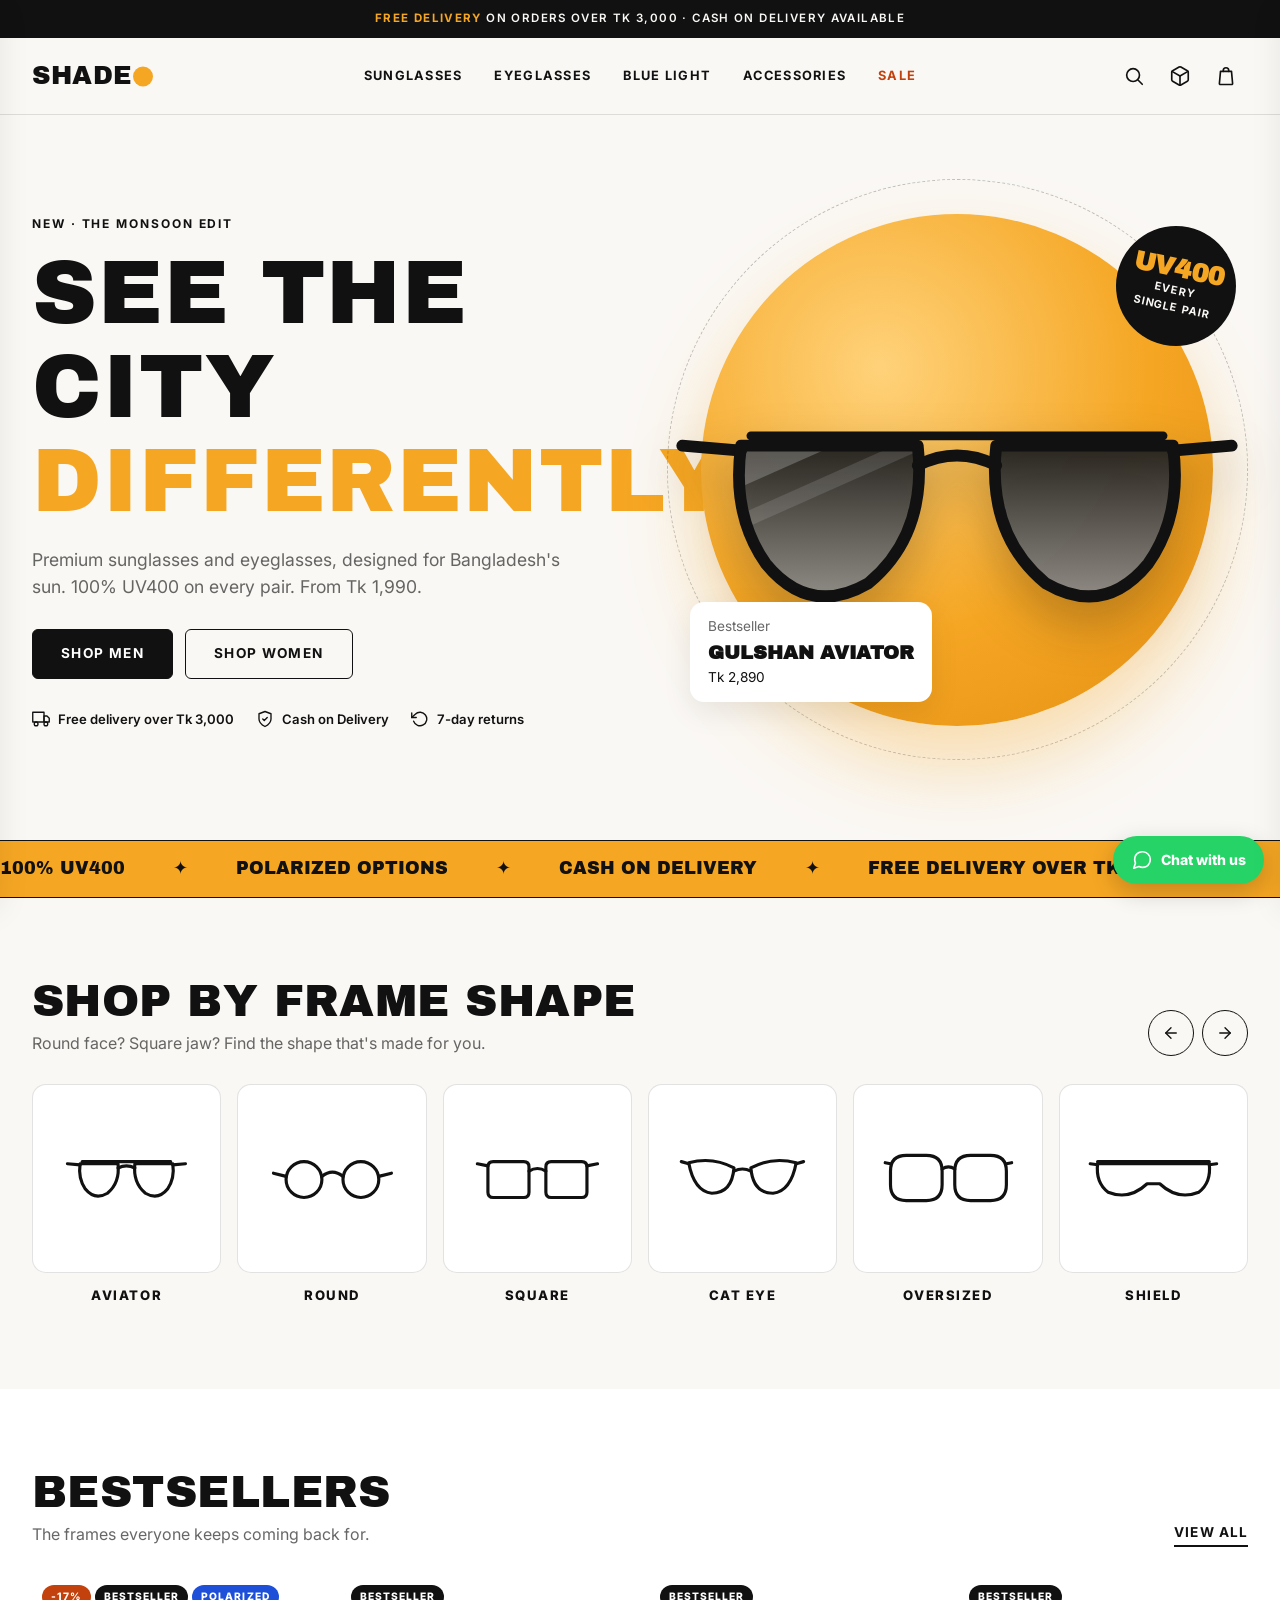
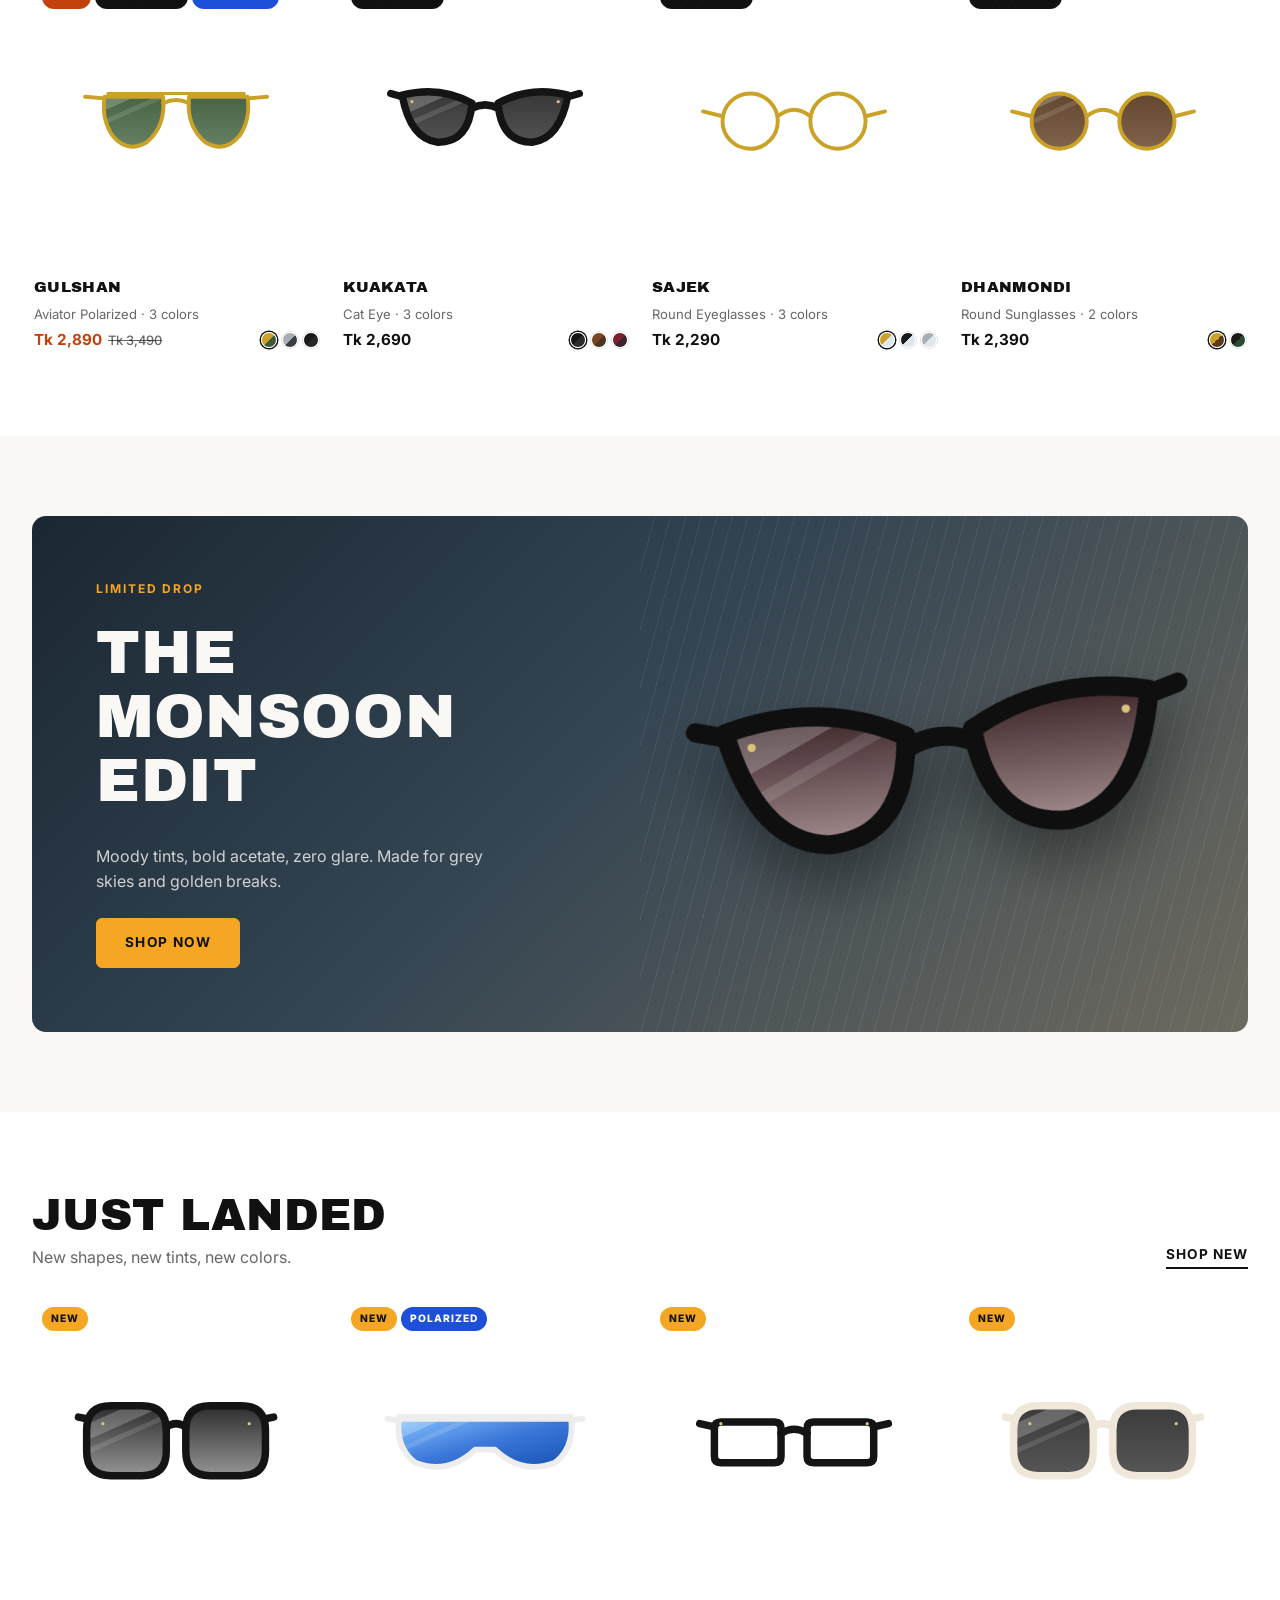
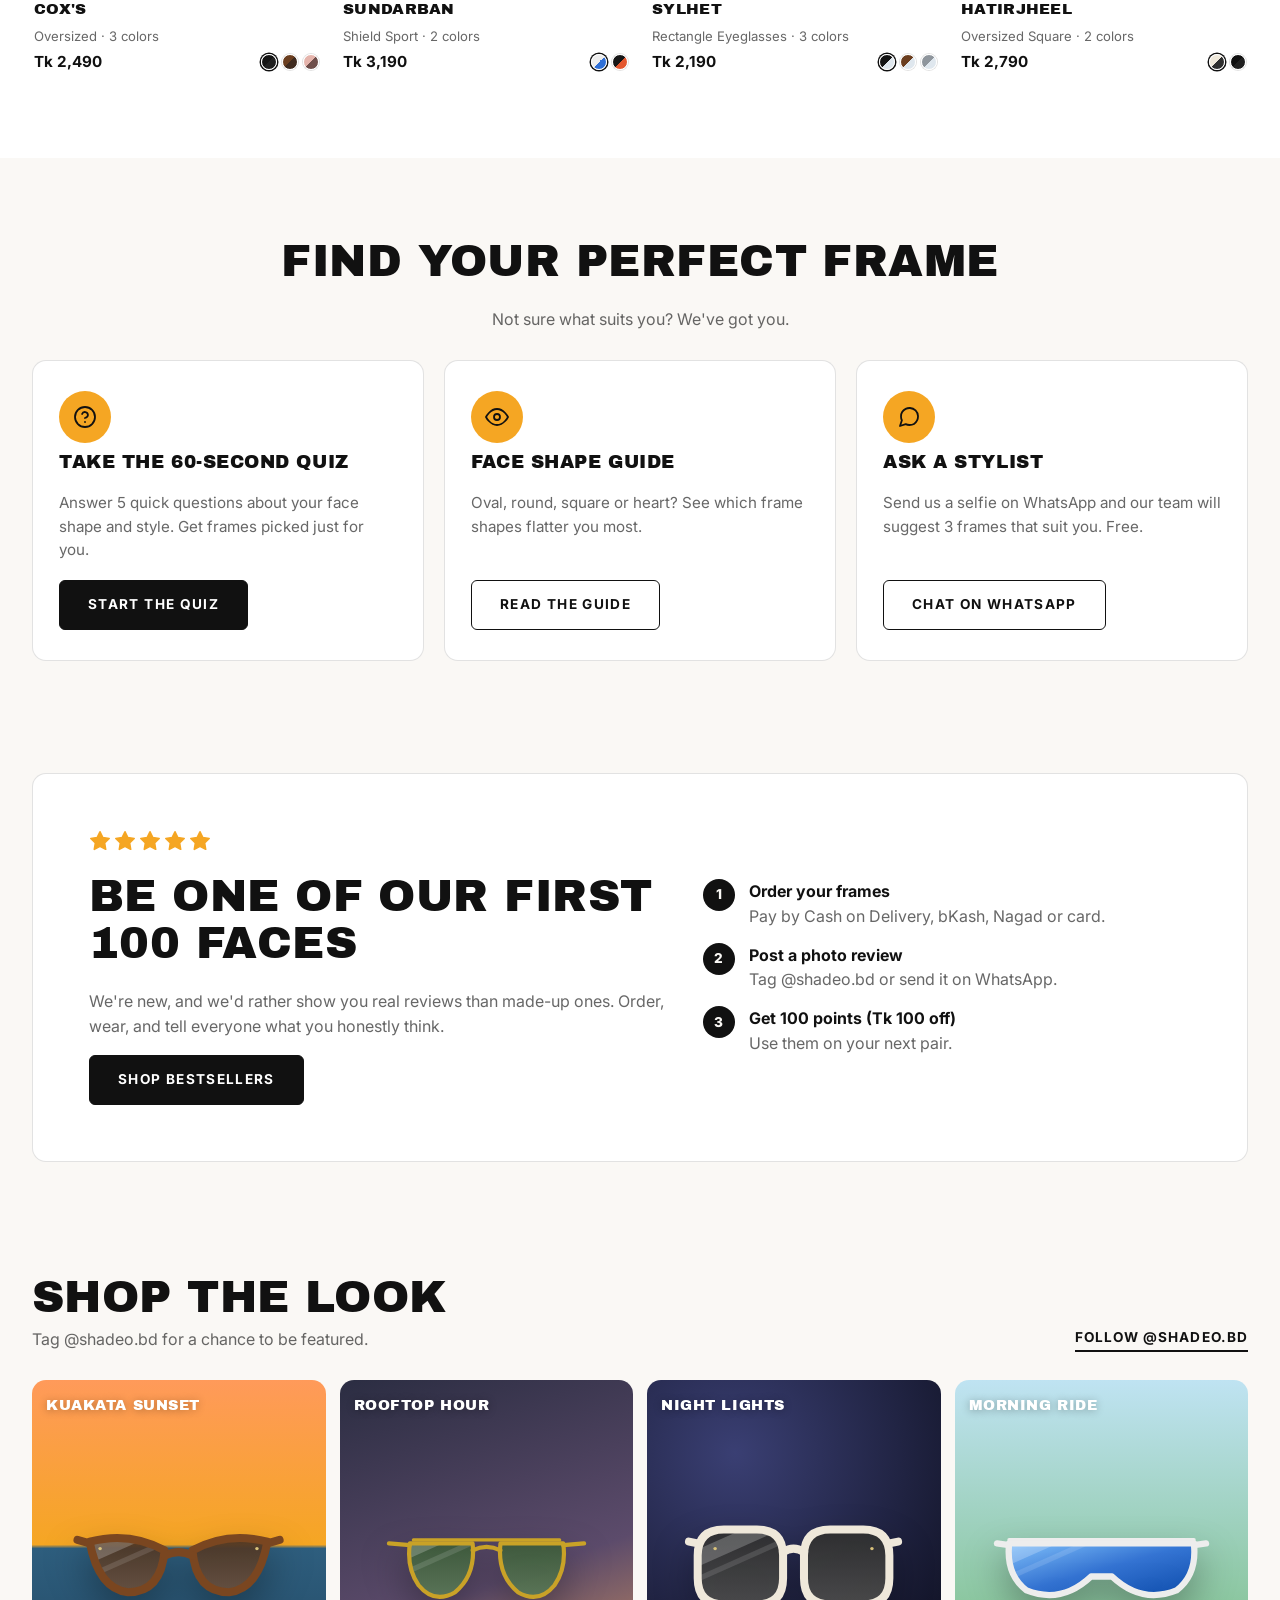
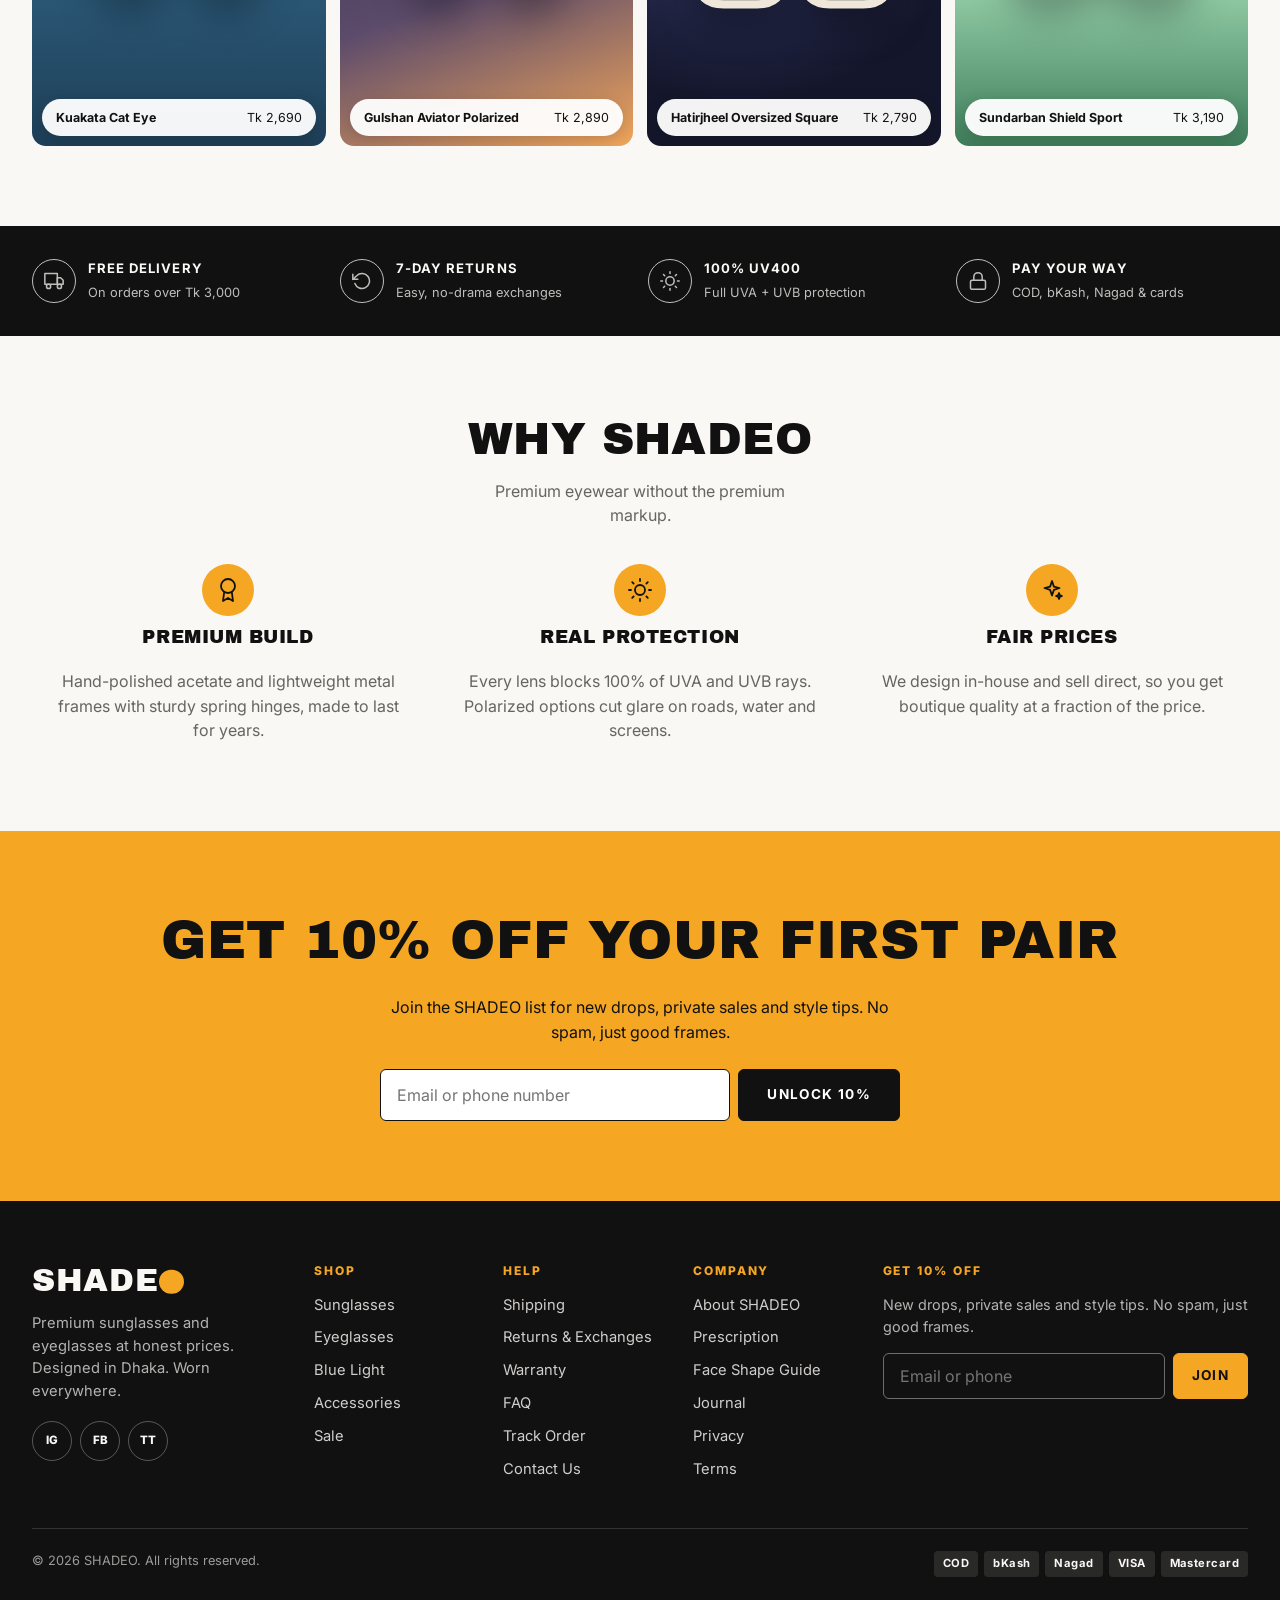
==== website/index.html @ 2a2144f5 "Add SHADEO eyewear store: website, Shopify theme code and store content - website/: complete static " ====
<!doctype html>
<html lang="en">
<head>
  <meta charset="utf-8">
  <meta name="viewport" content="width=device-width, initial-scale=1">
  <title>SHADEO – Sunglasses &amp; Eyeglasses Online in Bangladesh</title>
  <meta name="description" content="Shop premium polarized sunglasses, prescription eyeglasses & blue-light glasses. 100% UV400. Cash on Delivery & free delivery over Tk 3,000.">
  <meta property="og:title" content="SHADEO – See the city differently">
  <meta property="og:description" content="Premium sunglasses and eyeglasses designed for Bangladesh's sun. From Tk 1,990.">
  <link rel="icon" href="data:image/svg+xml,%3Csvg xmlns='http://www.w3.org/2000/svg' viewBox='0 0 32 32'%3E%3Crect width='32' height='32' rx='7' fill='%23111'/%3E%3Ccircle cx='16' cy='16' r='9' fill='%23F5A623'/%3E%3C/svg%3E">
  <link rel="preconnect" href="https://fonts.googleapis.com">
  <link rel="preconnect" href="https://fonts.gstatic.com" crossorigin>
  <link href="https://fonts.googleapis.com/css2?family=Archivo+Black&family=Inter:wght@400;500;600;700;800&display=swap" rel="stylesheet">
  <link rel="stylesheet" href="assets/css/style.css">
</head>
<body data-page="home">
  <!-- Page: Homepage. Product rows, shape carousel and shop-the-look tiles are filled in by assets/js/pages/home.js.
       Header, menus, cart drawer and footer are injected into #site-header / #site-footer by assets/js/app.js. -->
  <div id="site-header"></div>

  <main id="main">
    <!-- Hero -->
    <section class="hero">
      <div class="page-width hero__inner">
        <div>
          <p class="eyebrow">New · The Monsoon Edit</p>
          <h1>See the city <span>differently</span></h1>
          <p class="hero__text">Premium sunglasses and eyeglasses, designed for Bangladesh's sun. 100% UV400 on every pair. From Tk 1,990.</p>
          <div class="hero__ctas">
            <a class="btn" href="shop.html?c=men">Shop Men</a>
            <a class="btn btn--outline" href="shop.html?c=women">Shop Women</a>
          </div>
          <div class="hero__meta">
            <span><i data-icon="truck"></i>Free delivery over Tk 3,000</span>
            <span><i data-icon="shield"></i>Cash on Delivery</span>
            <span><i data-icon="return"></i>7-day returns</span>
          </div>
        </div>
        <div class="hero__visual" aria-hidden="true">
          <div class="hero__ring"></div>
          <div class="hero__sun"></div>
          <div class="hero__glasses" id="hero-glasses"></div>
          <div class="hero__badge"><strong>UV400</strong>Every<br>single pair</div>
          <a class="hero__price" href="product.html?p=gulshan-aviator-polarized" tabindex="-1"><span class="muted">Bestseller</span><strong>Gulshan Aviator</strong>Tk 2,890</a>
        </div>
      </div>
    </section>

    <div class="marquee" aria-hidden="true">
      <div class="marquee__track">
        <span>100% UV400</span><span>Polarized options</span><span>Cash on Delivery</span><span>Free delivery over Tk 3,000</span><span>7-day easy returns</span><span>Designed in Dhaka</span>
        <span>100% UV400</span><span>Polarized options</span><span>Cash on Delivery</span><span>Free delivery over Tk 3,000</span><span>7-day easy returns</span><span>Designed in Dhaka</span>
      </div>
    </div>

    <!-- Shop by shape -->
    <section class="section">
      <div class="page-width">
        <div class="section-head">
          <div><h2>Shop by frame shape</h2><p>Round face? Square jaw? Find the shape that's made for you.</p></div>
          <div class="carousel-arrows">
            <button class="arrow-btn" type="button" data-scroll="prev" aria-controls="shape-track" aria-label="Previous shapes"><span data-icon="left"></span></button>
            <button class="arrow-btn" type="button" data-scroll="next" aria-controls="shape-track" aria-label="Next shapes"><span data-icon="right"></span></button>
          </div>
        </div>
        <ul class="shapes" id="shape-track" role="list"></ul>
      </div>
    </section>

    <!-- Bestsellers -->
    <section class="section section--white">
      <div class="page-width">
        <div class="section-head">
          <div><h2>Bestsellers</h2><p>The frames everyone keeps coming back for.</p></div>
          <a class="link-arrow" href="shop.html?c=bestsellers">View all</a>
        </div>
        <ul class="row-scroll" id="bestsellers" role="list"></ul>
      </div>
    </section>

    <!-- Campaign -->
    <section class="section">
      <div class="page-width">
        <div class="campaign">
          <div class="campaign__content">
            <p class="eyebrow" style="color:var(--amber)">Limited drop</p>
            <h2>The Monsoon Edit</h2>
            <p>Moody tints, bold acetate, zero glare. Made for grey skies and golden breaks.</p>
            <a class="btn btn--amber" href="shop.html?c=new">Shop now</a>
          </div>
          <div class="campaign__visual" aria-hidden="true"><div class="campaign__rain"></div><div id="campaign-art"></div></div>
        </div>
      </div>
    </section>

    <!-- New arrivals -->
    <section class="section section--white">
      <div class="page-width">
        <div class="section-head">
          <div><h2>Just landed</h2><p>New shapes, new tints, new colors.</p></div>
          <a class="link-arrow" href="shop.html?c=new">Shop new</a>
        </div>
        <ul class="row-scroll" id="new-arrivals" role="list"></ul>
      </div>
    </section>

    <!-- Find your frame -->
    <section class="section">
      <div class="page-width">
        <div class="section-head section-head--center">
          <h2>Find your perfect frame</h2>
          <p>Not sure what suits you? We've got you.</p>
        </div>
        <ul class="icon-grid" role="list">
          <li class="feature-card">
            <span class="icon-circle" data-icon="quiz"></span>
            <h3>Take the 60-second quiz</h3>
            <p>Answer 5 quick questions about your face shape and style. Get frames picked just for you.</p>
            <a class="btn" href="quiz.html">Start the quiz</a>
          </li>
          <li class="feature-card">
            <span class="icon-circle" data-icon="eye"></span>
            <h3>Face shape guide</h3>
            <p>Oval, round, square or heart? See which frame shapes flatter you most.</p>
            <a class="btn btn--outline" href="face-shapes.html">Read the guide</a>
          </li>
          <li class="feature-card">
            <span class="icon-circle" data-icon="chat"></span>
            <h3>Ask a stylist</h3>
            <p>Send us a selfie on WhatsApp and our team will suggest 3 frames that suit you. Free.</p>
            <a class="btn btn--outline" data-wa="Hi SHADEO! Can you help me choose frames? I'll send a selfie." href="#" target="_blank" rel="noopener">Chat on WhatsApp</a>
          </li>
        </ul>
      </div>
    </section>

    <!-- Reviews CTA (real reviews will replace this once customers post them) -->
    <section class="section section--tight">
      <div class="page-width">
        <div class="reviews-cta">
          <div>
            <div class="stars" aria-hidden="true"><span data-icon="star"></span><span data-icon="star"></span><span data-icon="star"></span><span data-icon="star"></span><span data-icon="star"></span></div>
            <h2 style="margin-top:14px">Be one of our first 100 faces</h2>
            <p class="muted">We're new, and we'd rather show you real reviews than made-up ones. Order, wear, and tell everyone what you honestly think.</p>
            <a class="btn" href="shop.html?c=bestsellers">Shop bestsellers</a>
          </div>
          <ol class="steps">
            <li><div><strong>Order your frames</strong><br><span class="muted">Pay by Cash on Delivery, bKash, Nagad or card.</span></div></li>
            <li><div><strong>Post a photo review</strong><br><span class="muted">Tag @shadeo.bd or send it on WhatsApp.</span></div></li>
            <li><div><strong>Get 100 points (Tk 100 off)</strong><br><span class="muted">Use them on your next pair.</span></div></li>
          </ol>
        </div>
      </div>
    </section>

    <!-- Shop the look -->
    <section class="section">
      <div class="page-width">
        <div class="section-head">
          <div><h2>Shop the look</h2><p>Tag @shadeo.bd for a chance to be featured.</p></div>
          <a class="link-arrow" href="https://instagram.com/shadeo.bd" target="_blank" rel="noopener">Follow @shadeo.bd</a>
        </div>
        <ul class="look-grid" id="look-grid" role="list"></ul>
      </div>
    </section>

    <!-- Trust strip -->
    <section class="section section--dark section--tight">
      <div class="page-width">
        <ul class="trust" role="list">
          <li><span class="trust__icon" data-icon="truck"></span><div><strong>Free delivery</strong><span>On orders over Tk 3,000</span></div></li>
          <li><span class="trust__icon" data-icon="return"></span><div><strong>7-day returns</strong><span>Easy, no-drama exchanges</span></div></li>
          <li><span class="trust__icon" data-icon="sun"></span><div><strong>100% UV400</strong><span>Full UVA + UVB protection</span></div></li>
          <li><span class="trust__icon" data-icon="lock"></span><div><strong>Pay your way</strong><span>COD, bKash, Nagad &amp; cards</span></div></li>
        </ul>
      </div>
    </section>

    <!-- Why SHADEO -->
    <section class="section why">
      <div class="page-width">
        <div class="section-head section-head--center">
          <h2>Why SHADEO</h2>
          <p>Premium eyewear without the premium markup.</p>
        </div>
        <ul class="icon-grid" role="list">
          <li><span class="icon-circle" data-icon="award"></span><h3>Premium build</h3><p>Hand-polished acetate and lightweight metal frames with sturdy spring hinges, made to last for years.</p></li>
          <li><span class="icon-circle" data-icon="sun"></span><h3>Real protection</h3><p>Every lens blocks 100% of UVA and UVB rays. Polarized options cut glare on roads, water and screens.</p></li>
          <li><span class="icon-circle" data-icon="sparkle"></span><h3>Fair prices</h3><p>We design in-house and sell direct, so you get boutique quality at a fraction of the price.</p></li>
        </ul>
      </div>
    </section>

    <!-- Newsletter -->
    <section class="section section--amber newsletter">
      <div class="page-width">
        <h2>Get 10% off your first pair</h2>
        <p>Join the SHADEO list for new drops, private sales and style tips. No spam, just good frames.</p>
        <form class="inline-form" data-signup>
          <label class="visually-hidden" for="news-email">Email or phone</label>
          <input id="news-email" type="text" placeholder="Email or phone number" required>
          <button class="btn" type="submit">Unlock 10%</button>
        </form>
        <p class="form-success" hidden></p>
      </div>
    </section>
  </main>

  <div id="site-footer"></div>

  <script src="assets/js/data.js"></script>
  <script src="assets/js/frames.js"></script>
  <script src="assets/js/app.js"></script>
  <script src="assets/js/pages/home.js"></script>
</body>
</html>
---- website/assets/css/style.css ----
/* =========================================================
   SHADEO website styles
   Ink #111 · Paper #FAF8F5 · Amber #F5A623
   ========================================================= */
:root {
  --ink: #111111;
  --paper: #FAF8F5;
  --amber: #F5A623;
  --amber-soft: #FDF1DC;
  --white: #FFFFFF;
  --stone: #E8E4DE;
  --muted: rgba(17, 17, 17, 0.64);
  --line: rgba(17, 17, 17, 0.12);
  --blue: #1E4FD8;
  --green: #1F9D55;
  --red: #C2410C;
  --radius: 6px;
  --radius-lg: 14px;
  --page: 1320px;
  --gutter: 16px;
  --header-h: 68px;
  --font-head: "Archivo Black", "Arial Black", Impact, sans-serif;
  --font-body: "Inter", system-ui, -apple-system, "Segoe UI", Roboto, sans-serif;
  --shadow: 0 10px 30px rgba(17, 17, 17, 0.08);
}
@media (min-width: 750px) { :root { --gutter: 32px; --header-h: 76px; } }

*, *::before, *::after { box-sizing: border-box; }
html { -webkit-text-size-adjust: 100%; scroll-behavior: smooth; }
body {
  margin: 0;
  font-family: var(--font-body);
  font-size: 16px;
  line-height: 1.55;
  color: var(--ink);
  background: var(--paper);
  -webkit-font-smoothing: antialiased;
  overflow-x: hidden;
}
body.no-scroll { overflow: hidden; }
img, svg { display: block; max-width: 100%; }
a { color: inherit; }
button, input, select, textarea { font: inherit; color: inherit; }
button { cursor: pointer; }
h1, h2, h3, h4 { font-family: var(--font-head); font-weight: 400; line-height: 1.05; margin: 0 0 0.5em; text-transform: uppercase; letter-spacing: 0.01em; }
h1 { font-size: clamp(2.6rem, 7vw, 5.6rem); }
h2 { font-size: clamp(1.8rem, 4vw, 2.8rem); }
h3 { font-size: 1.15rem; letter-spacing: 0.03em; }
p { margin: 0 0 1em; }
:focus-visible { outline: 2px solid var(--amber); outline-offset: 2px; }
.visually-hidden { position: absolute !important; width: 1px; height: 1px; overflow: hidden; clip: rect(0 0 0 0); white-space: nowrap; }
.skip-link { position: absolute; left: -999px; top: 8px; background: var(--ink); color: #fff; padding: 8px 14px; z-index: 100; border-radius: var(--radius); }
.skip-link:focus { left: 8px; }

.page-width { max-width: var(--page); margin: 0 auto; padding: 0 var(--gutter); }
.section { padding: 56px 0; }
@media (min-width: 750px) { .section { padding: 80px 0; } }
.section--tight { padding: 32px 0; }
.section--dark { background: var(--ink); color: var(--paper); }
.section--amber { background: var(--amber); color: var(--ink); }
.section--white { background: var(--white); }
.muted { color: var(--muted); }
.section--dark .muted { color: rgba(250, 248, 245, 0.7); }
.eyebrow { display: inline-block; font-size: 0.75rem; font-weight: 700; letter-spacing: 0.16em; text-transform: uppercase; margin-bottom: 12px; }

.section-head { display: flex; align-items: flex-end; justify-content: space-between; gap: 16px; margin-bottom: 28px; flex-wrap: wrap; }
.section-head h2 { margin: 0; }
.section-head p { margin: 6px 0 0; color: var(--muted); }
.section-head--center { justify-content: center; text-align: center; flex-direction: column; align-items: center; }

/* ---------- Buttons ---------- */
.btn {
  display: inline-flex; align-items: center; justify-content: center; gap: 8px;
  min-height: 50px; padding: 0 28px;
  border: 1.5px solid var(--ink); border-radius: var(--radius);
  background: var(--ink); color: var(--white);
  font-weight: 700; font-size: 0.85rem; letter-spacing: 0.1em; text-transform: uppercase; text-decoration: none;
  transition: background 0.2s, color 0.2s, transform 0.15s, border-color 0.2s;
}
.btn:hover { background: #2a2a2a; }
.btn:active { transform: translateY(1px); }
.btn--amber { background: var(--amber); border-color: var(--amber); color: var(--ink); }
.btn--amber:hover { background: #e8971a; border-color: #e8971a; }
.btn--outline { background: transparent; color: var(--ink); }
.btn--outline:hover { background: var(--ink); color: var(--white); }
.btn--light { background: var(--paper); border-color: var(--paper); color: var(--ink); }
.btn--light:hover { background: var(--white); }
.btn--ghost-light { background: transparent; border-color: var(--paper); color: var(--paper); }
.btn--ghost-light:hover { background: var(--paper); color: var(--ink); }
.btn--block { width: 100%; }
.btn--sm { min-height: 38px; padding: 0 16px; font-size: 0.75rem; }
.btn[disabled] { opacity: 0.45; pointer-events: none; }
.link { background: none; border: 0; padding: 0; text-decoration: underline; text-underline-offset: 3px; font-weight: 600; font-size: 0.9rem; }
.link-arrow { font-weight: 700; font-size: 0.85rem; letter-spacing: 0.08em; text-transform: uppercase; text-decoration: none; border-bottom: 2px solid currentColor; padding-bottom: 2px; white-space: nowrap; }

/* ---------- Announcement bar ---------- */
.announcement { background: var(--ink); color: var(--paper); font-size: 0.72rem; font-weight: 600; letter-spacing: 0.12em; text-transform: uppercase; text-align: center; height: 38px; position: relative; overflow: hidden; }
.announcement__item { position: absolute; inset: 0; display: flex; align-items: center; justify-content: center; padding: 0 16px; opacity: 0; transform: translateY(100%); transition: opacity 0.5s, transform 0.5s; }
.announcement__item.is-active { opacity: 1; transform: translateY(0); }
.announcement__item a { text-decoration: none; }
.announcement__item strong { color: var(--amber); font-weight: 700; }

/* ---------- Header ---------- */
.header { position: sticky; top: 0; z-index: 40; background: var(--paper); border-bottom: 1px solid var(--line); transition: transform 0.3s; }
.header.is-hidden { transform: translateY(-100%); }
.header__inner { height: var(--header-h); display: grid; grid-template-columns: auto 1fr auto; align-items: center; gap: 16px; }
.logo { font-family: var(--font-head); font-size: 1.6rem; letter-spacing: 0.02em; text-decoration: none; display: inline-flex; align-items: center; line-height: 1; }
.logo__o { display: inline-block; width: 0.78em; height: 0.78em; border-radius: 50%; background: var(--amber); margin-left: 0.04em; transform: translateY(0.02em); }
.footer .logo { color: var(--paper); font-size: 2rem; }
.nav { display: none; justify-content: center; }
@media (min-width: 990px) { .nav { display: flex; } }
.nav__list { display: flex; gap: 4px; list-style: none; margin: 0; padding: 0; }
.nav__link { display: inline-flex; align-items: center; height: var(--header-h); padding: 0 14px; font-weight: 700; font-size: 0.8rem; letter-spacing: 0.1em; text-transform: uppercase; text-decoration: none; position: relative; }
.nav__link::after { content: ""; position: absolute; left: 14px; right: 14px; bottom: 20px; height: 2px; background: var(--ink); transform: scaleX(0); transition: transform 0.2s; transform-origin: left; }
.nav__item:hover .nav__link::after, .nav__item:focus-within .nav__link::after, .nav__link[aria-current="page"]::after { transform: scaleX(1); }
.nav__link--sale { color: var(--red); }
.mega { position: absolute; left: 0; right: 0; top: 100%; background: var(--white); border-bottom: 1px solid var(--line); box-shadow: var(--shadow); opacity: 0; visibility: hidden; transform: translateY(-6px); transition: opacity 0.2s, transform 0.2s, visibility 0.2s; }
.nav__item:hover .mega, .nav__item:focus-within .mega { opacity: 1; visibility: visible; transform: translateY(0); }
.mega__inner { display: grid; grid-template-columns: 1fr 1fr 1.3fr; gap: 40px; padding: 36px var(--gutter) 40px; max-width: var(--page); margin: 0 auto; }
.mega__title { font-size: 0.72rem; font-weight: 700; letter-spacing: 0.16em; text-transform: uppercase; color: var(--muted); margin-bottom: 14px; }
.mega__links { list-style: none; margin: 0; padding: 0; display: grid; gap: 10px; }
.mega__links a { text-decoration: none; font-weight: 600; }
.mega__links a:hover { text-decoration: underline; text-underline-offset: 3px; }
.mega__shapes { display: grid; grid-template-columns: repeat(2, 1fr); gap: 10px 16px; }
.mega__shapes a { display: flex; align-items: center; gap: 10px; }
.mega__shapes svg { width: 44px; flex-shrink: 0; }
.mega__feature { display: block; border-radius: var(--radius-lg); background: var(--amber); padding: 26px; text-decoration: none; position: relative; overflow: hidden; min-height: 190px; }
.mega__feature h3 { font-size: 1.5rem; margin-bottom: 6px; position: relative; z-index: 1; }
.mega__feature p { margin: 0; font-size: 0.9rem; position: relative; z-index: 1; max-width: 60%; }
.mega__feature svg { position: absolute; right: -20px; bottom: 10px; width: 62%; }

.header__icons { display: flex; align-items: center; gap: 2px; justify-content: flex-end; }
.icon-btn { width: 44px; height: 44px; display: inline-flex; align-items: center; justify-content: center; border: 0; background: transparent; border-radius: 50%; position: relative; text-decoration: none; }
.icon-btn:hover { background: rgba(17, 17, 17, 0.06); }
.icon-btn svg { width: 22px; height: 22px; }
.cart-count { position: absolute; top: 4px; right: 2px; min-width: 19px; height: 19px; padding: 0 5px; border-radius: 999px; background: var(--amber); color: var(--ink); font-size: 0.68rem; font-weight: 800; display: flex; align-items: center; justify-content: center; }
.cart-count[hidden] { display: none; }
.menu-toggle { display: inline-flex; }
@media (min-width: 990px) { .menu-toggle { display: none; } .header__inner { grid-template-columns: 200px 1fr 200px; } }
.header__left { display: flex; align-items: center; gap: 4px; }

/* ---------- Drawers (menu, cart, filters) ---------- */
.overlay { position: fixed; inset: 0; background: rgba(17, 17, 17, 0.5); z-index: 60; opacity: 0; visibility: hidden; transition: opacity 0.25s, visibility 0.25s; }
.overlay.is-open { opacity: 1; visibility: visible; }
.drawer { position: fixed; top: 0; bottom: 0; z-index: 70; width: min(440px, 100vw); background: var(--paper); display: flex; flex-direction: column; transition: transform 0.32s cubic-bezier(.2,.8,.2,1); box-shadow: var(--shadow); }
.drawer--right { right: 0; transform: translateX(100%); }
.drawer--left { left: 0; transform: translateX(-100%); }
.drawer.is-open { transform: translateX(0); }
.drawer__head { display: flex; align-items: center; justify-content: space-between; padding: 14px 20px; border-bottom: 1px solid var(--line); }
.drawer__head h2 { font-size: 1.1rem; margin: 0; }
.drawer__body { flex: 1; overflow-y: auto; padding: 16px 20px; }
.drawer__foot { padding: 16px 20px calc(16px + env(safe-area-inset-bottom)); border-top: 1px solid var(--line); background: var(--white); }

.mobile-nav { list-style: none; margin: 0; padding: 0; }
.mobile-nav > li { border-bottom: 1px solid var(--line); }
.mobile-nav a, .mobile-nav summary { display: flex; justify-content: space-between; align-items: center; padding: 16px 0; font-family: var(--font-head); text-transform: uppercase; font-size: 1.05rem; text-decoration: none; cursor: pointer; list-style: none; }
.mobile-nav summary::-webkit-details-marker { display: none; }
.mobile-nav summary::after { content: "+"; font-family: var(--font-body); font-size: 1.4rem; }
.mobile-nav details[open] summary::after { content: "−"; }
.mobile-nav details ul { list-style: none; margin: 0 0 12px; padding: 0; }
.mobile-nav details ul a { font-family: var(--font-body); text-transform: none; font-size: 1rem; font-weight: 500; padding: 9px 0 9px 12px; }
.mobile-nav__sale { color: var(--red); }
.mobile-extra { margin-top: 24px; display: grid; gap: 12px; font-size: 0.95rem; }
.mobile-extra a { text-decoration: none; font-weight: 600; }

/* ---------- Search overlay ---------- */
.search { position: fixed; inset: 0 0 auto 0; z-index: 70; background: var(--paper); padding: 20px 0 28px; box-shadow: var(--shadow); transform: translateY(-105%); transition: transform 0.3s; max-height: 90vh; overflow-y: auto; }
.search.is-open { transform: translateY(0); }
.search__bar { display: flex; gap: 12px; align-items: center; }
.search__bar input { flex: 1; height: 56px; border: 0; border-bottom: 2px solid var(--ink); background: transparent; font-size: 1.4rem; font-family: var(--font-head); text-transform: uppercase; padding: 0 4px; outline: none; }
.search__bar input::placeholder { color: rgba(17,17,17,0.3); }
.search__suggest { display: flex; flex-wrap: wrap; gap: 8px; margin-top: 16px; }
.chip { display: inline-flex; align-items: center; gap: 6px; padding: 8px 14px; border: 1px solid var(--line); border-radius: 999px; background: var(--white); font-size: 0.85rem; font-weight: 600; text-decoration: none; }
.chip:hover, .chip.is-active { background: var(--ink); color: var(--white); border-color: var(--ink); }
.search__results { display: grid; grid-template-columns: repeat(2, 1fr); gap: 16px; margin-top: 20px; }
@media (min-width: 750px) { .search__results { grid-template-columns: repeat(4, 1fr); } }

/* ---------- Hero ---------- */
.hero { position: relative; overflow: hidden; background: var(--paper); }
.hero__inner { display: grid; gap: 24px; align-items: center; padding-top: 40px; padding-bottom: 48px; }
@media (min-width: 900px) { .hero__inner { grid-template-columns: 1.05fr 1fr; padding-top: 64px; padding-bottom: 80px; min-height: min(calc(88vh - var(--header-h) - 38px), 760px); } }
.hero h1 { margin-bottom: 18px; }
.hero h1 span { color: var(--amber); -webkit-text-stroke: 0; }
.hero__text { font-size: 1.1rem; color: var(--muted); max-width: 30em; margin-bottom: 28px; }
.hero__ctas { display: flex; gap: 12px; flex-wrap: wrap; }
.hero__meta { display: flex; gap: 22px; margin-top: 30px; flex-wrap: wrap; font-size: 0.82rem; font-weight: 600; }
.hero__meta span { display: inline-flex; align-items: center; gap: 8px; }
.hero__meta svg { width: 18px; height: 18px; }
.hero__visual { position: relative; aspect-ratio: 1 / 1; max-width: 620px; width: 100%; justify-self: center; }
.hero__sun { position: absolute; inset: 6%; border-radius: 50%; background: radial-gradient(circle at 35% 30%, #FFD27A, var(--amber) 55%, #E48F12); box-shadow: 0 40px 80px rgba(245, 166, 35, 0.35); }
.hero__ring { position: absolute; inset: 0; border-radius: 50%; border: 1.5px dashed rgba(17,17,17,0.25); animation: spin 60s linear infinite; }
.hero__glasses { position: absolute; left: -4%; right: -4%; top: 34%; animation: float 6s ease-in-out infinite; filter: drop-shadow(0 24px 24px rgba(17,17,17,0.25)); }
.hero__badge { position: absolute; right: 2%; top: 8%; width: 120px; height: 120px; border-radius: 50%; background: var(--ink); color: var(--paper); display: flex; flex-direction: column; align-items: center; justify-content: center; text-align: center; font-size: 0.68rem; font-weight: 700; letter-spacing: 0.1em; text-transform: uppercase; transform: rotate(12deg); }
.hero__badge strong { font-family: var(--font-head); font-size: 1.6rem; color: var(--amber); letter-spacing: 0; line-height: 1; }
.hero__price { position: absolute; left: 4%; bottom: 10%; background: var(--white); border-radius: var(--radius-lg); padding: 14px 18px; box-shadow: var(--shadow); font-size: 0.85rem; text-decoration: none; }
.hero__price strong { display: block; font-family: var(--font-head); font-size: 1.2rem; text-transform: uppercase; }
@keyframes float { 0%, 100% { transform: translateY(0) rotate(-3deg); } 50% { transform: translateY(-14px) rotate(-1deg); } }
@keyframes spin { to { transform: rotate(360deg); } }
@media (prefers-reduced-motion: reduce) { *, *::before, *::after { animation: none !important; transition: none !important; } html { scroll-behavior: auto; } }

/* ---------- Marquee ---------- */
.marquee { background: var(--amber); overflow: hidden; border-block: 1.5px solid var(--ink); }
.marquee__track { display: flex; gap: 48px; width: max-content; padding: 14px 0; animation: marquee 30s linear infinite; font-family: var(--font-head); text-transform: uppercase; font-size: 1.1rem; white-space: nowrap; }
.marquee__track span::after { content: "✦"; margin-left: 48px; }
@keyframes marquee { to { transform: translateX(-50%); } }

/* ---------- Shape carousel ---------- */
.carousel-arrows { display: none; gap: 8px; }
@media (min-width: 750px) { .carousel-arrows { display: flex; } }
.arrow-btn { width: 46px; height: 46px; border-radius: 50%; border: 1.5px solid var(--ink); background: transparent; display: inline-flex; align-items: center; justify-content: center; transition: background 0.2s, color 0.2s; }
.arrow-btn:hover { background: var(--ink); color: var(--white); }
.arrow-btn svg { width: 18px; height: 18px; }
.shapes { display: grid; grid-auto-flow: column; grid-auto-columns: 42%; gap: 12px; overflow-x: auto; scroll-snap-type: x mandatory; scrollbar-width: none; list-style: none; margin: 0; padding: 0 0 4px; }
.shapes::-webkit-scrollbar { display: none; }
@media (min-width: 750px) { .shapes { grid-auto-columns: calc((100% - 5 * 16px) / 6); gap: 16px; } }
.shapes li { scroll-snap-align: start; }
.shape-card { display: flex; flex-direction: column; align-items: center; gap: 12px; text-decoration: none; }
.shape-card__media { width: 100%; aspect-ratio: 1; border-radius: var(--radius-lg); background: var(--white); border: 1px solid var(--line); display: flex; align-items: center; justify-content: center; transition: background 0.25s, transform 0.25s; }
.shape-card__media svg { width: 72%; transition: transform 0.3s; }
.shape-card:hover .shape-card__media { background: var(--amber); }
.shape-card:hover .shape-card__media svg { transform: scale(1.08) rotate(-3deg); }
.shape-card__label { font-weight: 800; font-size: 0.82rem; letter-spacing: 0.12em; text-transform: uppercase; }

/* ---------- Product grid + cards ---------- */
.grid { display: grid; grid-template-columns: repeat(2, 1fr); gap: 24px 12px; list-style: none; margin: 0; padding: 0; }
@media (min-width: 750px) { .grid { grid-template-columns: repeat(3, 1fr); gap: 36px 20px; } }
@media (min-width: 1100px) { .grid--4 { grid-template-columns: repeat(4, 1fr); } }
.row-scroll { display: grid; grid-auto-flow: column; grid-auto-columns: 70%; gap: 12px; overflow-x: auto; scroll-snap-type: x mandatory; scrollbar-width: none; list-style: none; margin: 0; padding: 0 0 4px; }
.row-scroll::-webkit-scrollbar { display: none; }
.row-scroll > li { scroll-snap-align: start; }
@media (min-width: 750px) { .row-scroll { grid-auto-flow: row; grid-auto-columns: auto; grid-template-columns: repeat(4, 1fr); gap: 20px; overflow: visible; } }

.card { position: relative; display: flex; flex-direction: column; height: 100%; }
.card__media { position: relative; aspect-ratio: 1 / 1; border-radius: var(--radius-lg); overflow: hidden; background: var(--white); display: block; }
.card__img { position: absolute; inset: 0; display: flex; align-items: center; justify-content: center; padding: 14%; transition: opacity 0.35s, transform 0.5s; }
.card__img--alt { opacity: 0; }
.card:hover .card__img--main { opacity: 0; }
.card:hover .card__img--alt { opacity: 1; transform: scale(1.04); }
.card__img svg { width: 100%; }
.card__badges { position: absolute; top: 10px; left: 10px; display: flex; flex-wrap: wrap; gap: 4px; z-index: 2; }
.badge { display: inline-block; padding: 4px 9px; border-radius: 999px; font-size: 0.64rem; font-weight: 800; letter-spacing: 0.1em; text-transform: uppercase; background: var(--ink); color: var(--white); }
.badge--new { background: var(--amber); color: var(--ink); }
.badge--polarized { background: var(--blue); }
.badge--sale { background: var(--red); }
.badge--soldout { background: var(--stone); color: var(--ink); }
.card__quick { position: absolute; right: 10px; bottom: 10px; z-index: 2; height: 38px; padding: 0 16px; border: 0; border-radius: 999px; background: var(--ink); color: var(--white); font-size: 0.72rem; font-weight: 800; letter-spacing: 0.12em; text-transform: uppercase; display: inline-flex; align-items: center; gap: 6px; transition: transform 0.25s, opacity 0.25s, background 0.2s; }
.card__quick:hover { background: var(--amber); color: var(--ink); }
@media (hover: hover) and (min-width: 750px) { .card__quick { opacity: 0; transform: translateY(8px); } .card:hover .card__quick, .card:focus-within .card__quick { opacity: 1; transform: translateY(0); } }
.card__info { padding: 12px 2px 0; display: flex; flex-direction: column; gap: 4px; }
.card__title { font-family: var(--font-head); font-size: 0.95rem; text-transform: uppercase; text-decoration: none; letter-spacing: 0.02em; }
.card__title::after { content: ""; position: absolute; inset: 0; z-index: 1; }
.card__sub { font-size: 0.82rem; color: var(--muted); }
.card__row { display: flex; align-items: center; justify-content: space-between; gap: 8px; flex-wrap: wrap; }
.price { font-weight: 700; font-size: 0.95rem; }
.price s { color: var(--muted); font-weight: 500; margin-left: 6px; font-size: 0.85em; }
.price--sale { color: var(--red); }
.swatches { display: flex; gap: 5px; position: relative; z-index: 2; }
.swatch { width: 16px; height: 16px; border-radius: 50%; border: 1.5px solid var(--white); box-shadow: 0 0 0 1px var(--line); padding: 0; }
.swatch.is-active { box-shadow: 0 0 0 1.5px var(--ink); }

/* ---------- Campaign banner ---------- */
.campaign { position: relative; border-radius: var(--radius-lg); overflow: hidden; background: linear-gradient(135deg, #1b2733 0%, #334452 45%, #6d6a5f 100%); color: var(--paper); display: grid; min-height: 440px; }
@media (min-width: 900px) { .campaign { grid-template-columns: 1fr 1fr; } }
.campaign__content { padding: 40px 28px; display: flex; flex-direction: column; justify-content: center; align-items: flex-start; position: relative; z-index: 1; }
@media (min-width: 900px) { .campaign__content { padding: 64px; } }
.campaign__content h2 { font-size: clamp(2.2rem, 5vw, 3.8rem); }
.campaign__content p { color: rgba(250,248,245,0.8); max-width: 26em; margin-bottom: 24px; }
.campaign__visual { position: relative; min-height: 260px; }
.campaign__rain { position: absolute; inset: 0; background-image: repeating-linear-gradient(105deg, transparent 0 14px, rgba(255,255,255,0.07) 14px 15px); }
.campaign__visual svg { position: absolute; left: 6%; right: 6%; top: 50%; transform: translateY(-50%) rotate(-6deg); filter: drop-shadow(0 30px 30px rgba(0,0,0,0.4)); }

/* ---------- Feature / icon cards ---------- */
.icon-grid { display: grid; gap: 16px; grid-template-columns: 1fr; list-style: none; margin: 0; padding: 0; }
@media (min-width: 750px) { .icon-grid { grid-template-columns: repeat(3, 1fr); gap: 20px; } }
.feature-card { background: var(--white); border: 1px solid var(--line); border-radius: var(--radius-lg); padding: 30px 26px; display: flex; flex-direction: column; gap: 10px; align-items: flex-start; }
.feature-card p { color: var(--muted); margin: 0 0 8px; font-size: 0.95rem; }
.feature-card .btn { margin-top: auto; }
.icon-circle { width: 52px; height: 52px; border-radius: 50%; background: var(--amber); display: inline-flex; align-items: center; justify-content: center; flex-shrink: 0; }
.icon-circle svg { width: 24px; height: 24px; }
.why { text-align: center; }
.why .icon-grid li { display: flex; flex-direction: column; align-items: center; gap: 12px; padding: 8px 12px; }
.why p { color: var(--muted); max-width: 22em; margin: 0; }

.trust { display: grid; grid-template-columns: repeat(2, 1fr); gap: 20px 16px; list-style: none; margin: 0; padding: 0; }
@media (min-width: 900px) { .trust { grid-template-columns: repeat(4, 1fr); } }
.trust li { display: flex; align-items: center; gap: 12px; }
.trust__icon { width: 44px; height: 44px; border-radius: 50%; border: 1.5px solid currentColor; display: inline-flex; align-items: center; justify-content: center; flex-shrink: 0; }
.trust__icon svg { width: 20px; height: 20px; }
.trust strong { display: block; font-size: 0.82rem; letter-spacing: 0.08em; text-transform: uppercase; }
.trust span { font-size: 0.8rem; opacity: 0.75; }

/* ---------- Reviews CTA ---------- */
.reviews-cta { display: grid; gap: 28px; align-items: center; background: var(--white); border-radius: var(--radius-lg); padding: 36px 28px; border: 1px solid var(--line); }
@media (min-width: 900px) { .reviews-cta { grid-template-columns: 1.2fr 1fr; padding: 56px; } }
.stars { display: inline-flex; gap: 3px; color: var(--amber); }
.stars svg { width: 22px; height: 22px; fill: currentColor; }
.steps { list-style: none; counter-reset: step; margin: 0; padding: 0; display: grid; gap: 14px; }
.steps li { counter-increment: step; display: flex; gap: 14px; align-items: flex-start; }
.steps li::before { content: counter(step); flex-shrink: 0; width: 32px; height: 32px; border-radius: 50%; background: var(--ink); color: var(--paper); font-weight: 800; font-size: 0.85rem; display: flex; align-items: center; justify-content: center; }

/* ---------- Shop the look ---------- */
.look-grid { display: grid; grid-template-columns: repeat(2, 1fr); gap: 8px; list-style: none; margin: 0; padding: 0; }
@media (min-width: 750px) { .look-grid { grid-template-columns: repeat(4, 1fr); gap: 14px; } }
.look { position: relative; aspect-ratio: 4 / 5; border-radius: var(--radius-lg); overflow: hidden; display: block; text-decoration: none; }
.look__scene { position: absolute; inset: 0; transition: transform 0.6s; }
.look:hover .look__scene { transform: scale(1.05); }
.look__scene svg { position: absolute; left: 12%; right: 12%; top: 38%; filter: drop-shadow(0 18px 18px rgba(0,0,0,0.3)); }
.look__label { position: absolute; top: 14px; left: 14px; font-family: var(--font-head); text-transform: uppercase; color: var(--white); font-size: 0.9rem; letter-spacing: 0.04em; text-shadow: 0 1px 8px rgba(0,0,0,0.3); }
.look__tag { position: absolute; left: 10px; right: 10px; bottom: 10px; display: flex; align-items: center; justify-content: space-between; gap: 8px; padding: 9px 14px; border-radius: 999px; background: rgba(255,255,255,0.95); color: var(--ink); font-size: 0.78rem; box-shadow: 0 4px 16px rgba(0,0,0,0.15); }
.look__tag strong { overflow: hidden; text-overflow: ellipsis; white-space: nowrap; }

/* ---------- Newsletter ---------- */
.newsletter { text-align: center; }
.newsletter h2 { font-size: clamp(2rem, 5vw, 3.4rem); }
.newsletter p { max-width: 32em; margin: 0 auto 24px; }
.inline-form { display: flex; gap: 8px; max-width: 520px; margin: 0 auto; }
.inline-form input { flex: 1; min-width: 0; height: 52px; padding: 0 16px; border: 1.5px solid var(--ink); border-radius: var(--radius); background: var(--white); }
.form-success { font-weight: 700; margin-top: 14px; }
.code { display: inline-block; font-family: var(--font-head); font-size: 1.3rem; letter-spacing: 0.08em; padding: 6px 16px; border: 2px dashed currentColor; border-radius: var(--radius); margin: 6px 0; }

/* ---------- Footer ---------- */
.footer { background: var(--ink); color: var(--paper); padding: 64px 0 28px; }
.footer__grid { display: grid; gap: 36px; grid-template-columns: 1fr 1fr; }
@media (min-width: 900px) { .footer__grid { grid-template-columns: 1.6fr 1fr 1fr 1fr 1.4fr; } }
.footer__brand { grid-column: 1 / -1; }
@media (min-width: 900px) { .footer__brand { grid-column: auto; } }
.footer__brand p { color: rgba(250,248,245,0.7); font-size: 0.92rem; max-width: 22em; margin-top: 14px; }
.footer h3 { font-family: var(--font-body); font-weight: 800; font-size: 0.75rem; letter-spacing: 0.16em; color: var(--amber); margin-bottom: 16px; }
.footer ul { list-style: none; margin: 0; padding: 0; display: grid; gap: 10px; font-size: 0.92rem; }
.footer ul a { text-decoration: none; color: rgba(250,248,245,0.82); }
.footer ul a:hover { color: var(--white); text-decoration: underline; }
.footer__news { grid-column: 1 / -1; }
@media (min-width: 900px) { .footer__news { grid-column: auto; } }
.footer__news p { font-size: 0.9rem; color: rgba(250,248,245,0.7); }
.footer__news .inline-form input { background: transparent; border-color: rgba(250,248,245,0.4); color: var(--paper); height: 46px; }
.footer__news .btn { min-height: 46px; padding: 0 18px; }
.socials { display: flex; gap: 8px; margin-top: 18px; }
.socials a { width: 40px; height: 40px; border-radius: 50%; border: 1px solid rgba(250,248,245,0.3); display: inline-flex; align-items: center; justify-content: center; font-size: 0.72rem; font-weight: 800; text-decoration: none; }
.socials a:hover { background: var(--paper); color: var(--ink); }
.footer__bottom { margin-top: 48px; padding-top: 22px; border-top: 1px solid rgba(250,248,245,0.15); display: flex; justify-content: space-between; gap: 16px; flex-wrap: wrap; font-size: 0.8rem; color: rgba(250,248,245,0.6); }
.pay-icons { display: flex; gap: 6px; flex-wrap: wrap; }
.pay-icons span { padding: 4px 9px; border-radius: 4px; background: rgba(250,248,245,0.1); font-weight: 700; font-size: 0.7rem; letter-spacing: 0.04em; color: var(--paper); }

/* ---------- Cart drawer ---------- */
.ship-bar { font-size: 0.85rem; text-align: center; margin-bottom: 14px; }
.ship-bar p { margin: 0 0 8px; }
.progress { height: 7px; border-radius: 999px; background: var(--stone); overflow: hidden; }
.progress span { display: block; height: 100%; background: var(--amber); border-radius: inherit; transition: width 0.4s; }
.progress.is-done span { background: var(--green); }
.cart-items { list-style: none; margin: 0; padding: 0; }
.cart-item { display: grid; grid-template-columns: 84px 1fr auto; gap: 14px; padding: 16px 0; border-bottom: 1px solid var(--line); }
.cart-item__img { width: 84px; height: 84px; border-radius: var(--radius); background: var(--white); display: flex; align-items: center; justify-content: center; padding: 10px; border: 1px solid var(--line); }
.cart-item__title { font-family: var(--font-head); text-transform: uppercase; font-size: 0.85rem; text-decoration: none; display: block; margin-bottom: 2px; }
.cart-item__meta { font-size: 0.78rem; color: var(--muted); line-height: 1.45; }
.cart-item__price { font-weight: 700; font-size: 0.9rem; text-align: right; }
.qty { display: inline-flex; align-items: center; border: 1px solid var(--line); border-radius: var(--radius); margin-top: 8px; background: var(--white); }
.qty button { width: 32px; height: 32px; border: 0; background: transparent; font-size: 1.1rem; }
.qty span, .qty input { width: 32px; text-align: center; font-weight: 700; font-size: 0.85rem; border: 0; background: transparent; }
.remove { background: none; border: 0; padding: 0; font-size: 0.75rem; text-decoration: underline; color: var(--muted); margin-top: 8px; display: block; margin-left: auto; }
.cart-empty { text-align: center; padding: 48px 8px; }
.cart-empty svg { width: 140px; margin: 0 auto 18px; opacity: 0.3; }
.upsell { margin-top: 18px; padding: 14px; border-radius: var(--radius); background: var(--white); border: 1px solid var(--line); }
.upsell__head { font-size: 0.72rem; font-weight: 800; letter-spacing: 0.14em; text-transform: uppercase; margin: 0 0 10px; }
.upsell__item { display: flex; align-items: center; gap: 12px; }
.upsell__img { width: 56px; height: 56px; border-radius: var(--radius); background: var(--paper); display: flex; align-items: center; justify-content: center; padding: 6px; flex-shrink: 0; }
.upsell__info { flex: 1; font-size: 0.85rem; }
.upsell__info strong { display: block; }
.bundle-hint { display: flex; gap: 10px; align-items: center; font-size: 0.82rem; background: var(--amber-soft); border-radius: var(--radius); padding: 10px 12px; margin-bottom: 14px; }
.bundle-hint svg { width: 20px; height: 20px; flex-shrink: 0; }
.totals { display: grid; gap: 6px; font-size: 0.9rem; margin-bottom: 14px; }
.totals div { display: flex; justify-content: space-between; }
.totals .discount { color: var(--green); font-weight: 600; }
.totals .grand { font-weight: 800; font-size: 1.05rem; padding-top: 8px; border-top: 1px solid var(--line); }
.cart-note { font-size: 0.75rem; color: var(--muted); text-align: center; margin: 10px 0 0; }

/* ---------- Shop page ---------- */
.page-hero { padding: 40px 0 28px; border-bottom: 1px solid var(--line); }
.page-hero h1 { font-size: clamp(2.2rem, 6vw, 4.2rem); margin-bottom: 10px; }
.page-hero p { color: var(--muted); max-width: 40em; margin: 0; }
.breadcrumbs { font-size: 0.8rem; color: var(--muted); margin-bottom: 14px; }
.breadcrumbs a { text-decoration: none; }
.breadcrumbs a:hover { text-decoration: underline; }
.cat-chips { display: flex; gap: 8px; overflow-x: auto; scrollbar-width: none; padding: 18px 0 0; }
.cat-chips::-webkit-scrollbar { display: none; }
.cat-chips .chip { white-space: nowrap; }
.shop { display: grid; gap: 32px; padding-top: 28px; padding-bottom: 72px; }
@media (min-width: 990px) { .shop { grid-template-columns: 250px 1fr; gap: 48px; } }
.toolbar { display: flex; justify-content: space-between; align-items: center; gap: 12px; margin-bottom: 22px; flex-wrap: wrap; }
.toolbar__count { font-size: 0.88rem; color: var(--muted); }
.toolbar__right { display: flex; gap: 10px; align-items: center; }
.select { height: 42px; padding: 0 36px 0 14px; border: 1px solid var(--line); border-radius: var(--radius); background: var(--white) url("data:image/svg+xml,%3Csvg xmlns='http://www.w3.org/2000/svg' viewBox='0 0 24 24' fill='none' stroke='%23111' stroke-width='2'%3E%3Cpolyline points='6 9 12 15 18 9'/%3E%3C/svg%3E") no-repeat right 10px center / 16px; appearance: none; font-size: 0.88rem; font-weight: 600; }
.filter-toggle { display: inline-flex; }
@media (min-width: 990px) { .filter-toggle { display: none; } }
.filters { display: none; }
@media (min-width: 990px) { .filters { display: block; position: sticky; top: calc(var(--header-h) + 20px); align-self: start; max-height: calc(100vh - var(--header-h) - 40px); overflow-y: auto; padding-right: 6px; } }
.filter-group { border-bottom: 1px solid var(--line); padding: 16px 0; }
.filter-group:first-child { padding-top: 0; }
.filter-group h3 { font-family: var(--font-body); font-weight: 800; font-size: 0.75rem; letter-spacing: 0.14em; margin-bottom: 12px; }
.check { display: flex; align-items: center; gap: 10px; padding: 5px 0; font-size: 0.92rem; cursor: pointer; }
.check input { width: 18px; height: 18px; accent-color: var(--ink); margin: 0; }
.check small { color: var(--muted); margin-left: auto; }
.active-filters { display: flex; flex-wrap: wrap; gap: 8px; margin-bottom: 18px; }
.active-filters .chip { cursor: pointer; }
.active-filters .chip::after { content: "×"; font-size: 1rem; line-height: 1; }
.empty-state { text-align: center; padding: 64px 16px; border: 1.5px dashed var(--line); border-radius: var(--radius-lg); }

/* ---------- Product page ---------- */
.product { display: grid; grid-template-columns: minmax(0, 1fr); gap: 28px; padding-top: 20px; padding-bottom: 64px; }
.product > *, .shop > *, .checkout > *, .two-col > *, .hero__inner > * { min-width: 0; }
@media (min-width: 990px) { .product { grid-template-columns: minmax(0, 1.15fr) minmax(0, 1fr); gap: 56px; padding-top: 32px; } }
.gallery { display: grid; gap: 10px; }
@media (min-width: 990px) { .gallery { position: sticky; top: calc(var(--header-h) + 20px); align-self: start; } }
.gallery__main { position: relative; aspect-ratio: 1; border-radius: var(--radius-lg); overflow: hidden; background: var(--white); display: flex; align-items: center; justify-content: center; padding: 10%; cursor: zoom-in; transition: background 0.3s; }
.gallery__main svg { width: 100%; transition: transform 0.3s; }
.gallery__main.is-zoomed { cursor: zoom-out; }
.gallery__main.is-zoomed svg { transform: scale(1.7); }
.gallery__thumbs { display: grid; grid-template-columns: repeat(4, 1fr); gap: 10px; }
.thumb { aspect-ratio: 1; border-radius: var(--radius); border: 1.5px solid transparent; padding: 14%; display: flex; align-items: center; justify-content: center; }
.thumb.is-active { border-color: var(--ink); }
.thumb svg { width: 100%; }
.product__info h1 { font-size: clamp(1.9rem, 4vw, 2.8rem); margin-bottom: 8px; }
.product__tagline { color: var(--muted); font-size: 1.02rem; margin-bottom: 14px; }
.product__price { display: flex; align-items: baseline; gap: 10px; font-size: 1.4rem; font-weight: 800; margin-bottom: 4px; }
.product__price s { font-size: 1rem; color: var(--muted); font-weight: 500; }
.product__price .save { font-size: 0.72rem; background: var(--red); color: var(--white); padding: 3px 8px; border-radius: 999px; letter-spacing: 0.08em; text-transform: uppercase; }
.product__installment { font-size: 0.85rem; color: var(--muted); margin-bottom: 20px; }
.opt { margin: 22px 0; }
.opt__label { display: flex; justify-content: space-between; align-items: baseline; font-size: 0.78rem; font-weight: 800; letter-spacing: 0.12em; text-transform: uppercase; margin-bottom: 10px; }
.opt__label span { font-weight: 600; letter-spacing: 0; text-transform: none; color: var(--muted); font-size: 0.9rem; }
.color-opts { display: flex; gap: 10px; flex-wrap: wrap; }
.color-opt { width: 44px; height: 44px; border-radius: 50%; border: 3px solid var(--paper); box-shadow: 0 0 0 1px var(--line); padding: 0; position: relative; overflow: hidden; }
.color-opt span { position: absolute; inset: 0; }
.color-opt span::after { content: ""; position: absolute; right: 0; bottom: 0; width: 50%; height: 50%; background: var(--lens); }
.color-opt[aria-pressed="true"] { box-shadow: 0 0 0 2px var(--ink); }
.lens-opts { display: grid; gap: 8px; border: 0; padding: 0; margin: 0; }
.lens-opt { display: grid; grid-template-columns: auto 1fr auto; gap: 12px; align-items: center; padding: 14px 16px; border: 1.5px solid var(--line); border-radius: var(--radius); background: var(--white); cursor: pointer; transition: border-color 0.2s, background 0.2s; }
.lens-opt:hover { border-color: rgba(17,17,17,0.4); }
.lens-opt:has(input:checked) { border-color: var(--ink); background: var(--amber-soft); }
.lens-opt input { width: 18px; height: 18px; accent-color: var(--ink); margin: 0; }
.lens-opt strong { display: block; font-size: 0.92rem; }
.lens-opt small { color: var(--muted); font-size: 0.8rem; }
.lens-opt__price { font-weight: 800; font-size: 0.88rem; white-space: nowrap; }
.rx { margin-top: 12px; padding: 16px; border-radius: var(--radius); background: var(--white); border: 1px solid var(--line); }
.rx[hidden] { display: none; }
.rx__mode { display: flex; gap: 10px; align-items: flex-start; font-size: 0.9rem; padding: 4px 0; cursor: pointer; }
.rx__mode input { margin-top: 4px; accent-color: var(--ink); }
.rx table { width: 100%; border-collapse: collapse; margin-top: 12px; font-size: 0.82rem; }
.rx th { text-align: left; font-weight: 700; padding: 4px; }
.rx td { padding: 4px; }
.rx input[type="text"], .rx input[type="number"] { width: 100%; min-width: 0; height: 40px; padding: 0 8px; border: 1px solid var(--line); border-radius: 4px; background: var(--paper); }
.rx input:invalid:not(:placeholder-shown) { border-color: var(--red); }
.rx__pd { display: flex; align-items: center; gap: 10px; margin-top: 10px; font-size: 0.85rem; font-weight: 600; }
.rx__pd input { max-width: 90px; }
.rx__help { font-size: 0.78rem; color: var(--muted); margin: 10px 0 0; }
.buy { display: flex; gap: 10px; margin-top: 24px; }
.buy .qty { margin: 0; height: 52px; }
.buy .qty button { height: 50px; width: 40px; }
.buy .btn { flex: 1; min-height: 52px; }
.total-line { font-size: 0.88rem; margin-top: 10px; color: var(--muted); }
.total-line strong { color: var(--ink); }
.stock { display: inline-flex; align-items: center; gap: 8px; font-weight: 700; font-size: 0.88rem; color: var(--red); margin-top: 16px; }
.stock::before { content: ""; width: 8px; height: 8px; border-radius: 50%; background: currentColor; animation: pulse 1.6s infinite; }
@keyframes pulse { 50% { opacity: 0.3; } }
.delivery { display: grid; gap: 10px; margin-top: 18px; padding: 16px; border-radius: var(--radius); background: var(--white); border: 1px solid var(--line); font-size: 0.88rem; }
.delivery div { display: flex; gap: 10px; align-items: center; }
.delivery svg { width: 20px; height: 20px; flex-shrink: 0; }
.trust-mini { display: grid; grid-template-columns: repeat(3, 1fr); gap: 8px; margin-top: 16px; text-align: center; font-size: 0.72rem; font-weight: 700; letter-spacing: 0.04em; text-transform: uppercase; }
.trust-mini div { display: flex; flex-direction: column; align-items: center; gap: 6px; padding: 12px 6px; border-radius: var(--radius); background: rgba(17,17,17,0.04); }
.trust-mini svg { width: 22px; height: 22px; }
.specs { margin-top: 24px; padding: 18px 0; border-block: 1px solid var(--line); }
.specs__head { display: flex; justify-content: space-between; align-items: baseline; margin-bottom: 14px; }
.specs__head h3 { margin: 0; font-size: 0.95rem; }
.specs__list { display: grid; grid-template-columns: repeat(4, 1fr); gap: 8px; list-style: none; margin: 0; padding: 0; text-align: center; }
.specs__list li { display: flex; flex-direction: column; gap: 2px; }
.specs__list strong { font-size: 1.05rem; }
.specs__list small { font-size: 0.68rem; letter-spacing: 0.08em; text-transform: uppercase; color: var(--muted); }
.specs__meta { margin: 12px 0 0; font-size: 0.85rem; color: var(--muted); text-align: center; }
.accordion { border-bottom: 1px solid var(--line); }
.accordion summary { display: flex; justify-content: space-between; align-items: center; padding: 18px 0; font-weight: 800; font-size: 0.82rem; letter-spacing: 0.12em; text-transform: uppercase; cursor: pointer; list-style: none; }
.accordion summary::-webkit-details-marker { display: none; }
.accordion summary::after { content: "+"; font-size: 1.3rem; font-weight: 400; }
.accordion[open] summary::after { content: "−"; }
.accordion__body { padding: 0 0 20px; font-size: 0.94rem; color: rgba(17,17,17,0.82); }
.accordion__body ul { padding-left: 20px; margin: 0; }
.accordion__body li { margin-bottom: 6px; }

.sticky-atc { position: fixed; left: 0; right: 0; bottom: 0; z-index: 30; display: flex; align-items: center; gap: 12px; padding: 10px 16px calc(10px + env(safe-area-inset-bottom)); background: var(--paper); border-top: 1px solid var(--line); box-shadow: 0 -6px 20px rgba(0,0,0,0.08); transform: translateY(110%); transition: transform 0.3s; }
.sticky-atc.is-visible { transform: translateY(0); }
@media (min-width: 750px) { .sticky-atc { display: none; } }
.sticky-atc__img { width: 48px; height: 48px; border-radius: var(--radius); background: var(--white); display: flex; align-items: center; justify-content: center; padding: 6px; flex-shrink: 0; }
.sticky-atc__info { flex: 1; min-width: 0; font-size: 0.82rem; }
.sticky-atc__info strong { display: block; font-family: var(--font-head); text-transform: uppercase; white-space: nowrap; overflow: hidden; text-overflow: ellipsis; }
.sticky-atc .btn { min-height: 44px; padding: 0 18px; }

/* ---------- Dialogs ---------- */
dialog.modal { padding: 0; border: 0; border-radius: var(--radius-lg); width: min(560px, calc(100vw - 32px)); max-height: calc(100vh - 32px); color: var(--ink); background: var(--paper); }
dialog.modal::backdrop { background: rgba(17,17,17,0.55); }
.modal__inner { padding: 32px 26px 28px; position: relative; }
.modal__close { position: absolute; top: 12px; right: 12px; width: 38px; height: 38px; border-radius: 50%; border: 0; background: rgba(17,17,17,0.07); font-size: 1.4rem; line-height: 1; }
.modal table { width: 100%; border-collapse: collapse; margin: 14px 0 20px; font-size: 0.9rem; }
.modal th, .modal td { text-align: left; padding: 10px 8px; border-bottom: 1px solid var(--line); }
.modal ol { padding-left: 20px; font-size: 0.92rem; }
.modal ol li { margin-bottom: 8px; }
.popup { display: grid; overflow: hidden; }
@media (min-width: 640px) { dialog.modal.modal--wide { width: min(760px, calc(100vw - 32px)); } .popup { grid-template-columns: 1fr 1.1fr; } }
.popup__visual { background: var(--amber); display: flex; align-items: center; justify-content: center; padding: 30px; min-height: 160px; }
.popup__visual svg { width: 100%; max-width: 260px; transform: rotate(-8deg); }
.popup__content { padding: 36px 28px 30px; }
.popup__content h2 { font-size: 2rem; }
.popup__content input { width: 100%; height: 50px; padding: 0 14px; border: 1.5px solid var(--ink); border-radius: var(--radius); background: var(--white); margin-bottom: 10px; }
.popup__content small { display: block; color: var(--muted); margin-top: 10px; font-size: 0.75rem; }

/* ---------- Toast ---------- */
.toast { position: fixed; left: 50%; bottom: 24px; transform: translate(-50%, 140%); z-index: 90; background: var(--ink); color: var(--paper); padding: 12px 20px; border-radius: 999px; font-size: 0.88rem; font-weight: 600; box-shadow: var(--shadow); transition: transform 0.3s, opacity 0.3s, visibility 0.3s; max-width: calc(100vw - 32px); opacity: 0; visibility: hidden; }
.toast.is-visible { transform: translate(-50%, 0); opacity: 1; visibility: visible; }

/* ---------- WhatsApp ---------- */
.wa { position: fixed; right: 16px; bottom: 16px; z-index: 35; display: inline-flex; align-items: center; gap: 8px; padding: 13px 18px; border-radius: 999px; background: #25D366; color: var(--white); font-weight: 800; font-size: 0.88rem; text-decoration: none; box-shadow: 0 8px 24px rgba(0,0,0,0.2); transition: transform 0.2s, bottom 0.3s; }
.wa:hover { transform: translateY(-2px); }
.wa svg { width: 22px; height: 22px; }
@media (max-width: 749px) { .wa span { display: none; } .wa { padding: 14px; } body.has-sticky .wa { bottom: 86px; } }

/* ---------- Content pages ---------- */
.prose { max-width: 760px; }
.prose h2 { font-size: 1.6rem; margin-top: 1.6em; }
.prose h3 { font-size: 1.05rem; margin-top: 1.4em; }
.prose ul, .prose ol { padding-left: 22px; }
.prose li { margin-bottom: 6px; }
.prose table, .table { width: 100%; border-collapse: collapse; margin: 16px 0 24px; font-size: 0.94rem; background: var(--white); border-radius: var(--radius); overflow: hidden; }
.prose th, .prose td, .table th, .table td { text-align: left; padding: 12px 14px; border-bottom: 1px solid var(--line); vertical-align: top; }
.prose th, .table th { background: rgba(17,17,17,0.04); font-size: 0.78rem; letter-spacing: 0.08em; text-transform: uppercase; }
.table-wrap { overflow-x: auto; }
.callout { background: var(--amber-soft); border-left: 4px solid var(--amber); padding: 16px 18px; border-radius: var(--radius); margin: 20px 0; }
.two-col { display: grid; gap: 40px; }
@media (min-width: 900px) { .two-col { grid-template-columns: 1fr 1fr; align-items: center; gap: 64px; } }
.big-visual { aspect-ratio: 1; border-radius: var(--radius-lg); background: var(--amber); display: flex; align-items: center; justify-content: center; padding: 12%; position: relative; overflow: hidden; }
.big-visual svg { width: 100%; filter: drop-shadow(0 20px 20px rgba(0,0,0,0.25)); transform: rotate(-6deg); }
.stat-row { display: grid; grid-template-columns: repeat(3, 1fr); gap: 16px; margin-top: 28px; }
.stat-row strong { display: block; font-family: var(--font-head); font-size: 1.8rem; }
.stat-row span { font-size: 0.82rem; color: var(--muted); }
.process { display: grid; gap: 16px; list-style: none; margin: 0; padding: 0; counter-reset: p; }
@media (min-width: 750px) { .process { grid-template-columns: repeat(4, 1fr); } }
.process li { counter-increment: p; background: var(--white); border: 1px solid var(--line); border-radius: var(--radius-lg); padding: 26px 22px; }
.process li::before { content: "0" counter(p); display: block; font-family: var(--font-head); font-size: 2.4rem; color: var(--amber); line-height: 1; margin-bottom: 14px; }
.process p { color: var(--muted); font-size: 0.92rem; margin: 6px 0 0; }
.face-grid { display: grid; gap: 16px; grid-template-columns: 1fr; }
@media (min-width: 750px) { .face-grid { grid-template-columns: repeat(2, 1fr); } }
@media (min-width: 1100px) { .face-grid { grid-template-columns: repeat(3, 1fr); } }
.face-card { background: var(--white); border: 1px solid var(--line); border-radius: var(--radius-lg); padding: 26px; display: flex; flex-direction: column; gap: 10px; }
.face-card__top { display: flex; align-items: center; gap: 16px; }
.face-card__top svg { width: 64px; height: 76px; flex-shrink: 0; }
.face-card p { color: var(--muted); margin: 0; font-size: 0.92rem; }
.face-card .chips { display: flex; gap: 6px; flex-wrap: wrap; margin-top: auto; padding-top: 8px; }
.faq-cats { display: grid; gap: 40px; }
@media (min-width: 990px) { .faq-cats { grid-template-columns: 240px 1fr; gap: 56px; } }
.faq-nav { display: flex; gap: 8px; overflow-x: auto; scrollbar-width: none; }
@media (min-width: 990px) { .faq-nav { flex-direction: column; position: sticky; top: calc(var(--header-h) + 20px); align-self: start; } .faq-nav .chip { justify-content: flex-start; border: 0; background: transparent; padding-left: 0; } .faq-nav .chip:hover { background: transparent; color: var(--ink); text-decoration: underline; } }
.faq-group { margin-bottom: 36px; scroll-margin-top: calc(var(--header-h) + 20px); }
.faq-group h2 { font-size: 1.3rem; margin-bottom: 4px; }
.form { display: grid; gap: 14px; }
.form-row { display: grid; gap: 14px; }
@media (min-width: 640px) { .form-row--2 { grid-template-columns: 1fr 1fr; } }
.field { display: grid; gap: 6px; }
.field label, .field legend { font-size: 0.78rem; font-weight: 800; letter-spacing: 0.1em; text-transform: uppercase; }
.field input, .field textarea, .field select { width: 100%; height: 50px; padding: 0 14px; border: 1px solid var(--line); border-radius: var(--radius); background: var(--white); }
.field textarea { height: auto; min-height: 120px; padding: 12px 14px; resize: vertical; }
.field input:focus, .field textarea:focus, .field select:focus { border-color: var(--ink); outline: none; box-shadow: 0 0 0 3px rgba(245,166,35,0.35); }
.field small { color: var(--muted); font-size: 0.78rem; }
.contact-cards { display: grid; gap: 12px; }
.contact-card { display: flex; gap: 14px; align-items: center; padding: 18px; border-radius: var(--radius-lg); background: var(--white); border: 1px solid var(--line); text-decoration: none; }
.contact-card strong { display: block; }
.contact-card span { font-size: 0.88rem; color: var(--muted); }
.blog-grid { display: grid; gap: 20px; grid-template-columns: 1fr; list-style: none; margin: 0; padding: 0; }
@media (min-width: 750px) { .blog-grid { grid-template-columns: repeat(2, 1fr); } }
@media (min-width: 1100px) { .blog-grid { grid-template-columns: repeat(3, 1fr); } }
.blog-card { display: flex; flex-direction: column; height: 100%; background: var(--white); border: 1px solid var(--line); border-radius: var(--radius-lg); overflow: hidden; text-decoration: none; }
.blog-card__visual { aspect-ratio: 16 / 10; display: flex; align-items: center; justify-content: center; padding: 14%; }
.blog-card__visual svg { width: 100%; filter: drop-shadow(0 12px 12px rgba(0,0,0,0.2)); }
.blog-card__body { padding: 22px; display: flex; flex-direction: column; gap: 8px; flex: 1; }
.blog-card__body h3 { font-size: 1.05rem; line-height: 1.2; }
.blog-card__body p { color: var(--muted); font-size: 0.9rem; margin: 0; }
.blog-card__meta { font-size: 0.72rem; font-weight: 800; letter-spacing: 0.12em; text-transform: uppercase; color: var(--muted); margin-top: auto; padding-top: 8px; }

/* ---------- Checkout ---------- */
.checkout { display: grid; gap: 32px; padding-top: 28px; padding-bottom: 72px; }
@media (min-width: 990px) { .checkout { grid-template-columns: 1.3fr 1fr; gap: 56px; } }
.checkout h2 { font-size: 1.15rem; margin: 8px 0 14px; }
.summary { background: var(--white); border: 1px solid var(--line); border-radius: var(--radius-lg); padding: 24px; align-self: start; }
@media (min-width: 990px) { .summary { position: sticky; top: calc(var(--header-h) + 20px); } }
.summary .cart-item { grid-template-columns: 64px 1fr auto; }
.summary .cart-item__img { width: 64px; height: 64px; position: relative; }
.summary .cart-item__img b { position: absolute; top: -8px; right: -8px; width: 22px; height: 22px; border-radius: 50%; background: var(--ink); color: var(--white); font-size: 0.7rem; display: flex; align-items: center; justify-content: center; }
.radio-cards { display: grid; gap: 8px; border: 0; padding: 0; margin: 0; }
.radio-card { display: flex; gap: 12px; align-items: center; padding: 14px 16px; border: 1.5px solid var(--line); border-radius: var(--radius); background: var(--white); cursor: pointer; }
.radio-card:has(input:checked) { border-color: var(--ink); background: var(--amber-soft); }
.radio-card input { width: 18px; height: 18px; accent-color: var(--ink); margin: 0; }
.radio-card div { flex: 1; }
.radio-card strong { display: block; font-size: 0.92rem; }
.radio-card small { color: var(--muted); font-size: 0.8rem; }
.radio-card b { font-size: 0.9rem; }
.pay-info { font-size: 0.85rem; background: var(--paper); border-radius: var(--radius); padding: 12px 14px; margin-top: 4px; }
.pay-info[hidden] { display: none; }
.discount-row { display: flex; gap: 8px; margin: 16px 0; }
.discount-row input { flex: 1; min-width: 0; height: 46px; padding: 0 12px; border: 1px solid var(--line); border-radius: var(--radius); background: var(--paper); text-transform: uppercase; }
.discount-row .btn { min-height: 46px; }
.msg { font-size: 0.82rem; margin: -6px 0 10px; }
.msg--ok { color: var(--green); }
.msg--err { color: var(--red); }
.confirm { text-align: center; max-width: 620px; margin: 0 auto; padding: 64px 0 80px; }
.confirm__icon { width: 84px; height: 84px; border-radius: 50%; background: var(--green); color: var(--white); display: flex; align-items: center; justify-content: center; margin: 0 auto 20px; }
.confirm__icon svg { width: 40px; height: 40px; }
.confirm__box { background: var(--white); border: 1px solid var(--line); border-radius: var(--radius-lg); padding: 24px; margin: 24px 0; text-align: left; }
.timeline { list-style: none; margin: 20px 0 0; padding: 0; display: grid; gap: 0; }
.timeline li { display: grid; grid-template-columns: 28px 1fr; gap: 14px; padding-bottom: 20px; position: relative; }
.timeline li::before { content: ""; width: 14px; height: 14px; border-radius: 50%; border: 2px solid var(--line); background: var(--white); margin: 4px 0 0 7px; z-index: 1; }
.timeline li::after { content: ""; position: absolute; left: 13px; top: 18px; bottom: 0; width: 2px; background: var(--line); }
.timeline li:last-child::after { display: none; }
.timeline li.is-done::before { background: var(--green); border-color: var(--green); }
.timeline strong { display: block; font-size: 0.92rem; }
.timeline span { font-size: 0.82rem; color: var(--muted); }

/* ---------- Quiz ---------- */
.quiz { max-width: 760px; margin: 0 auto; padding: 40px 0 80px; }
.quiz__progress { margin-bottom: 32px; }
.quiz__progress p { font-size: 0.78rem; font-weight: 800; letter-spacing: 0.14em; text-transform: uppercase; margin: 0 0 8px; color: var(--muted); }
.quiz h1 { font-size: clamp(1.8rem, 5vw, 3rem); margin-bottom: 24px; }
.quiz__opts { display: grid; gap: 12px; grid-template-columns: repeat(2, 1fr); list-style: none; margin: 0; padding: 0; }
@media (min-width: 750px) { .quiz__opts--3 { grid-template-columns: repeat(3, 1fr); } }
.quiz-opt { width: 100%; height: 100%; display: flex; flex-direction: column; align-items: center; justify-content: center; gap: 10px; padding: 22px 14px; border: 1.5px solid var(--line); border-radius: var(--radius-lg); background: var(--white); text-align: center; transition: border-color 0.2s, background 0.2s, transform 0.15s; }
.quiz-opt:hover { border-color: var(--ink); transform: translateY(-2px); }
.quiz-opt.is-selected { border-color: var(--ink); background: var(--amber-soft); }
.quiz-opt svg { width: 56px; height: 56px; }
.quiz-opt strong { font-family: var(--font-head); text-transform: uppercase; font-size: 0.95rem; }
.quiz-opt small { color: var(--muted); font-size: 0.8rem; }
.quiz__nav { display: flex; justify-content: space-between; margin-top: 28px; }
.result-shapes { display: flex; gap: 10px; flex-wrap: wrap; justify-content: center; margin: 18px 0 32px; }

/* ---------- 404 / misc ---------- */
.notfound { text-align: center; padding: 80px 0; }
.notfound svg { width: 220px; margin: 0 auto 24px; }
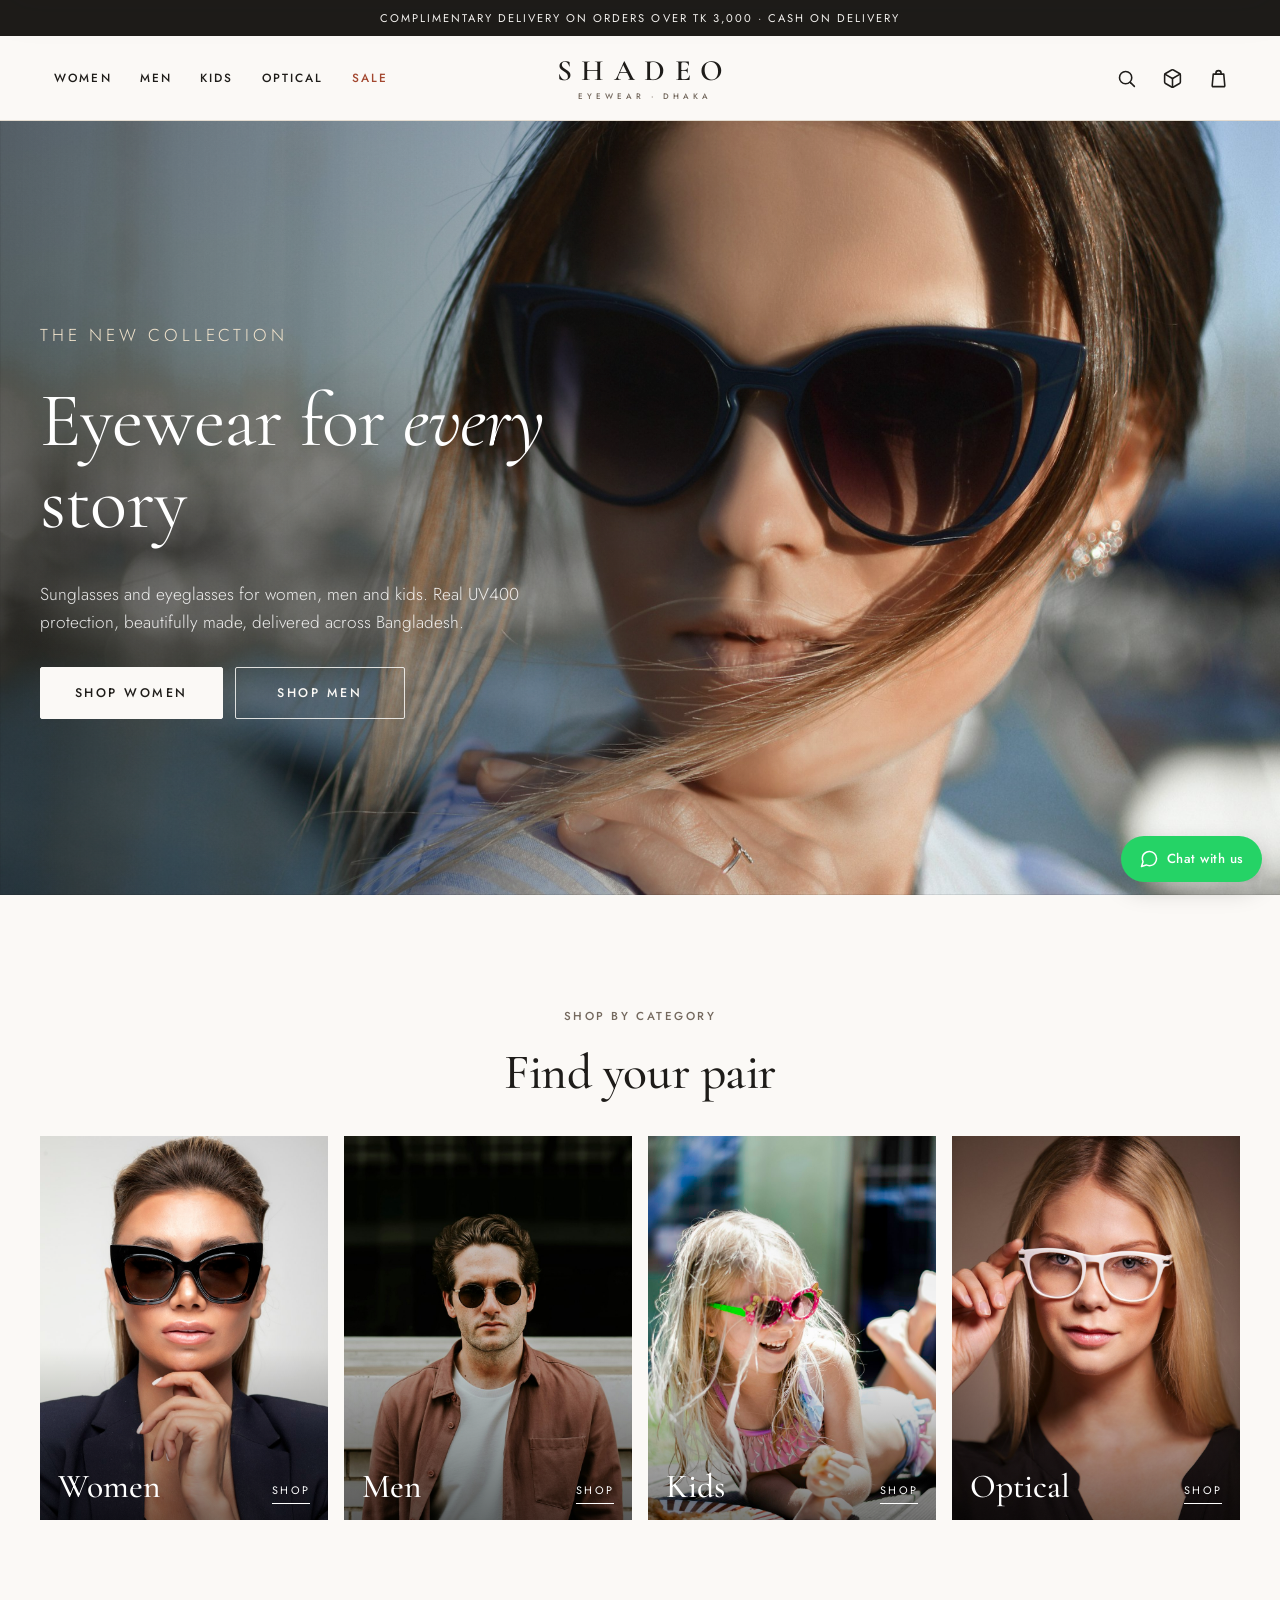
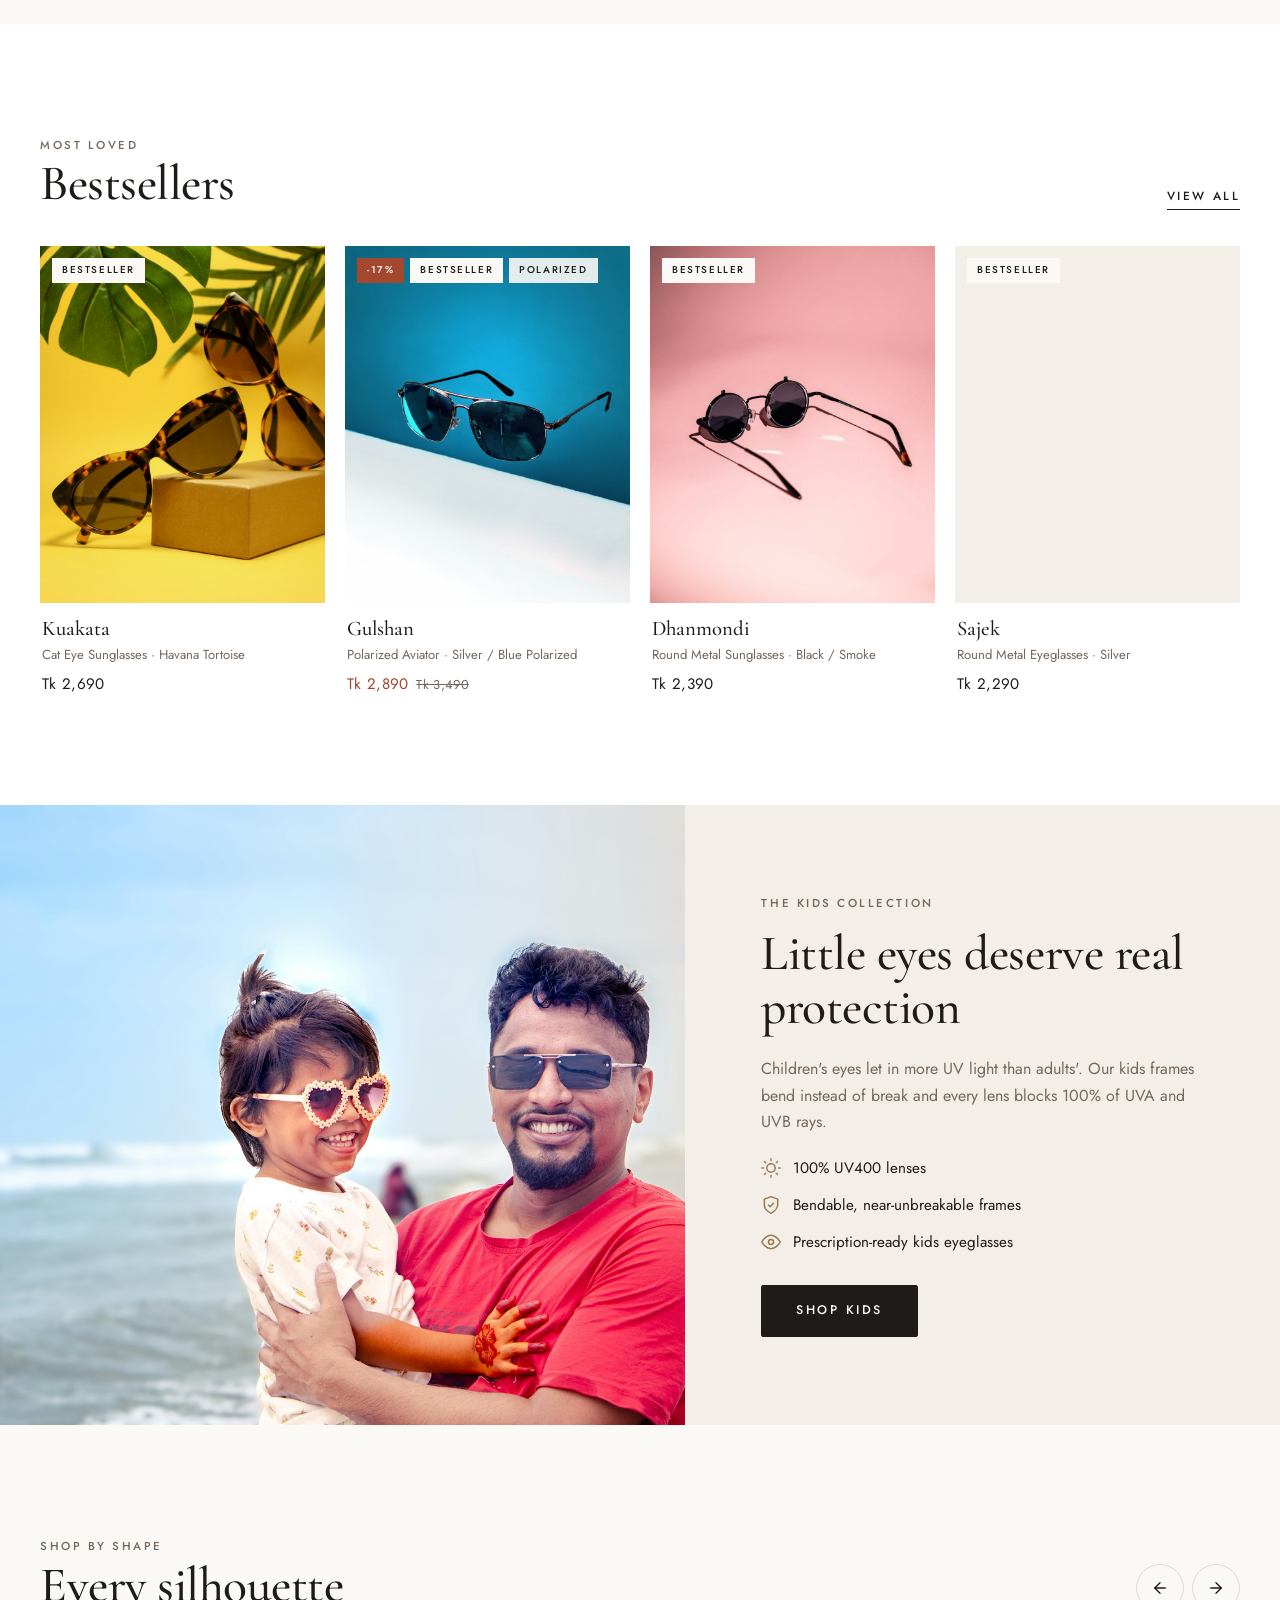
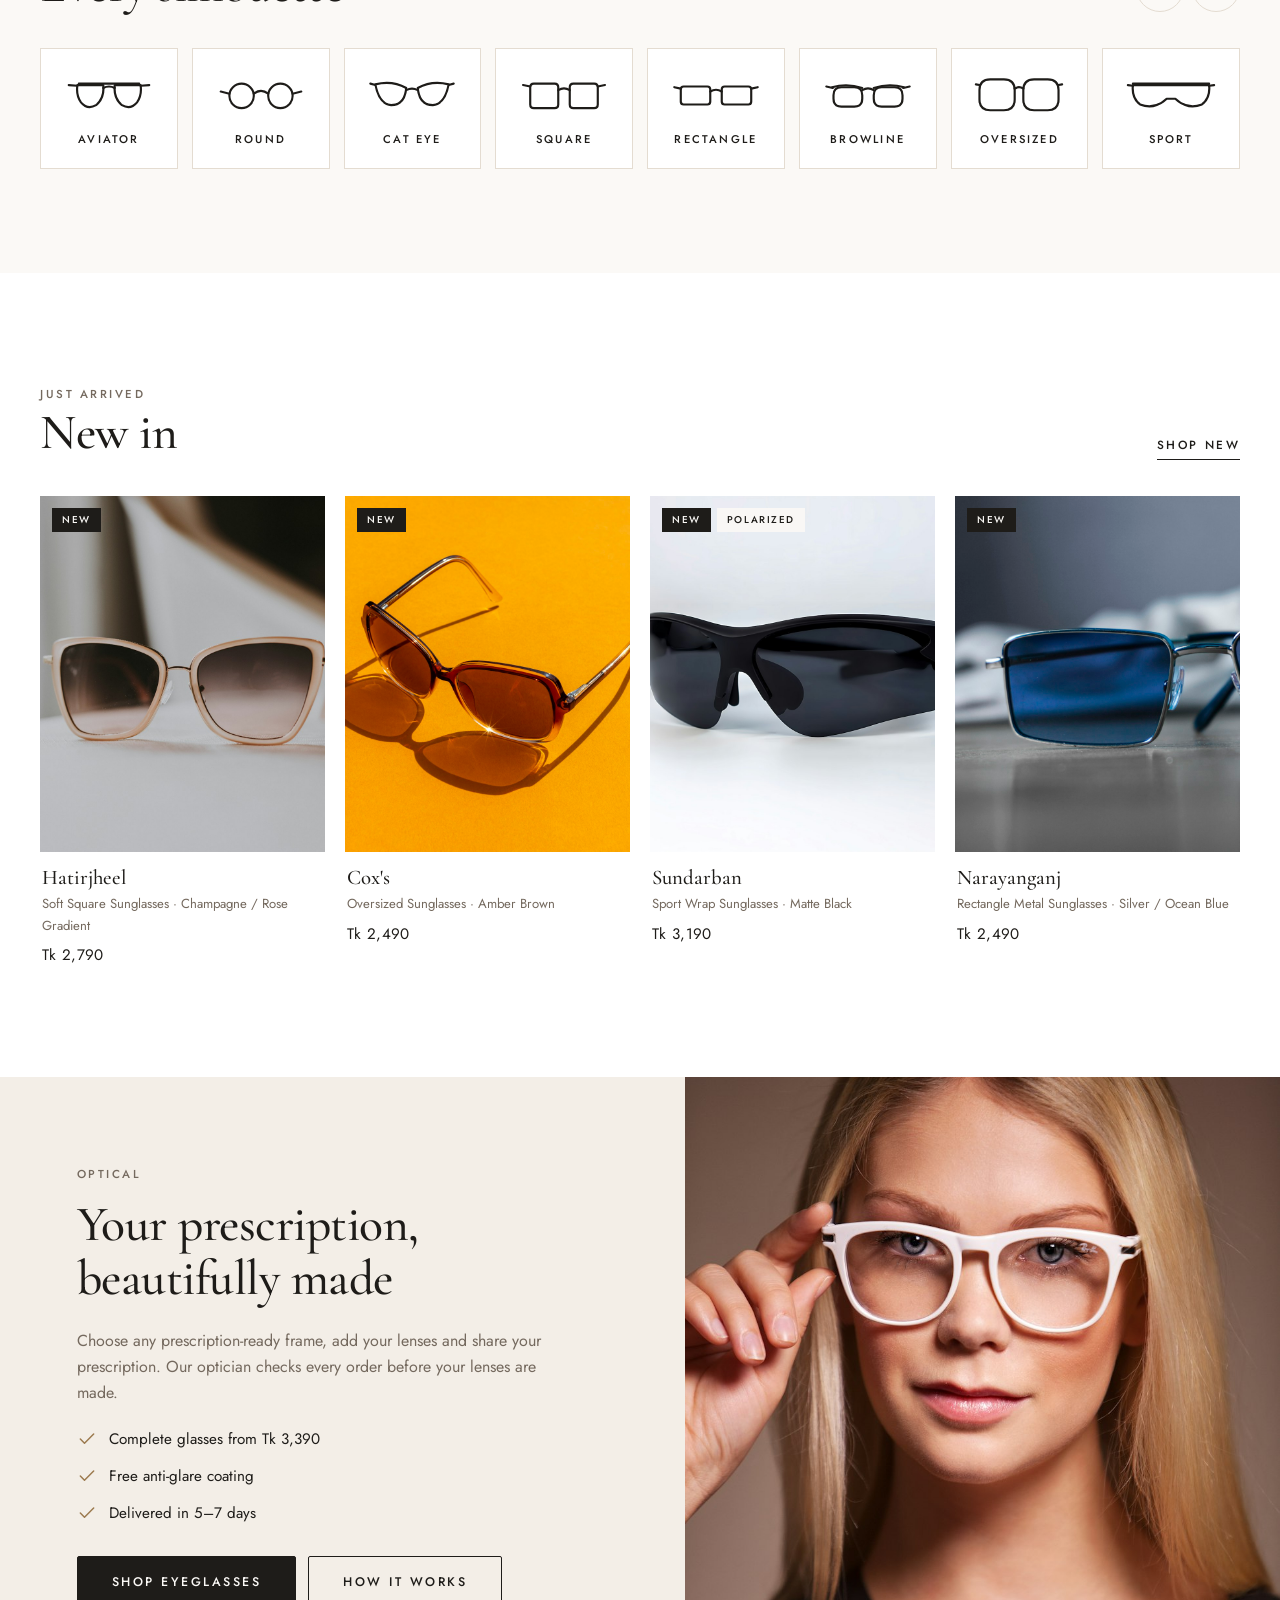
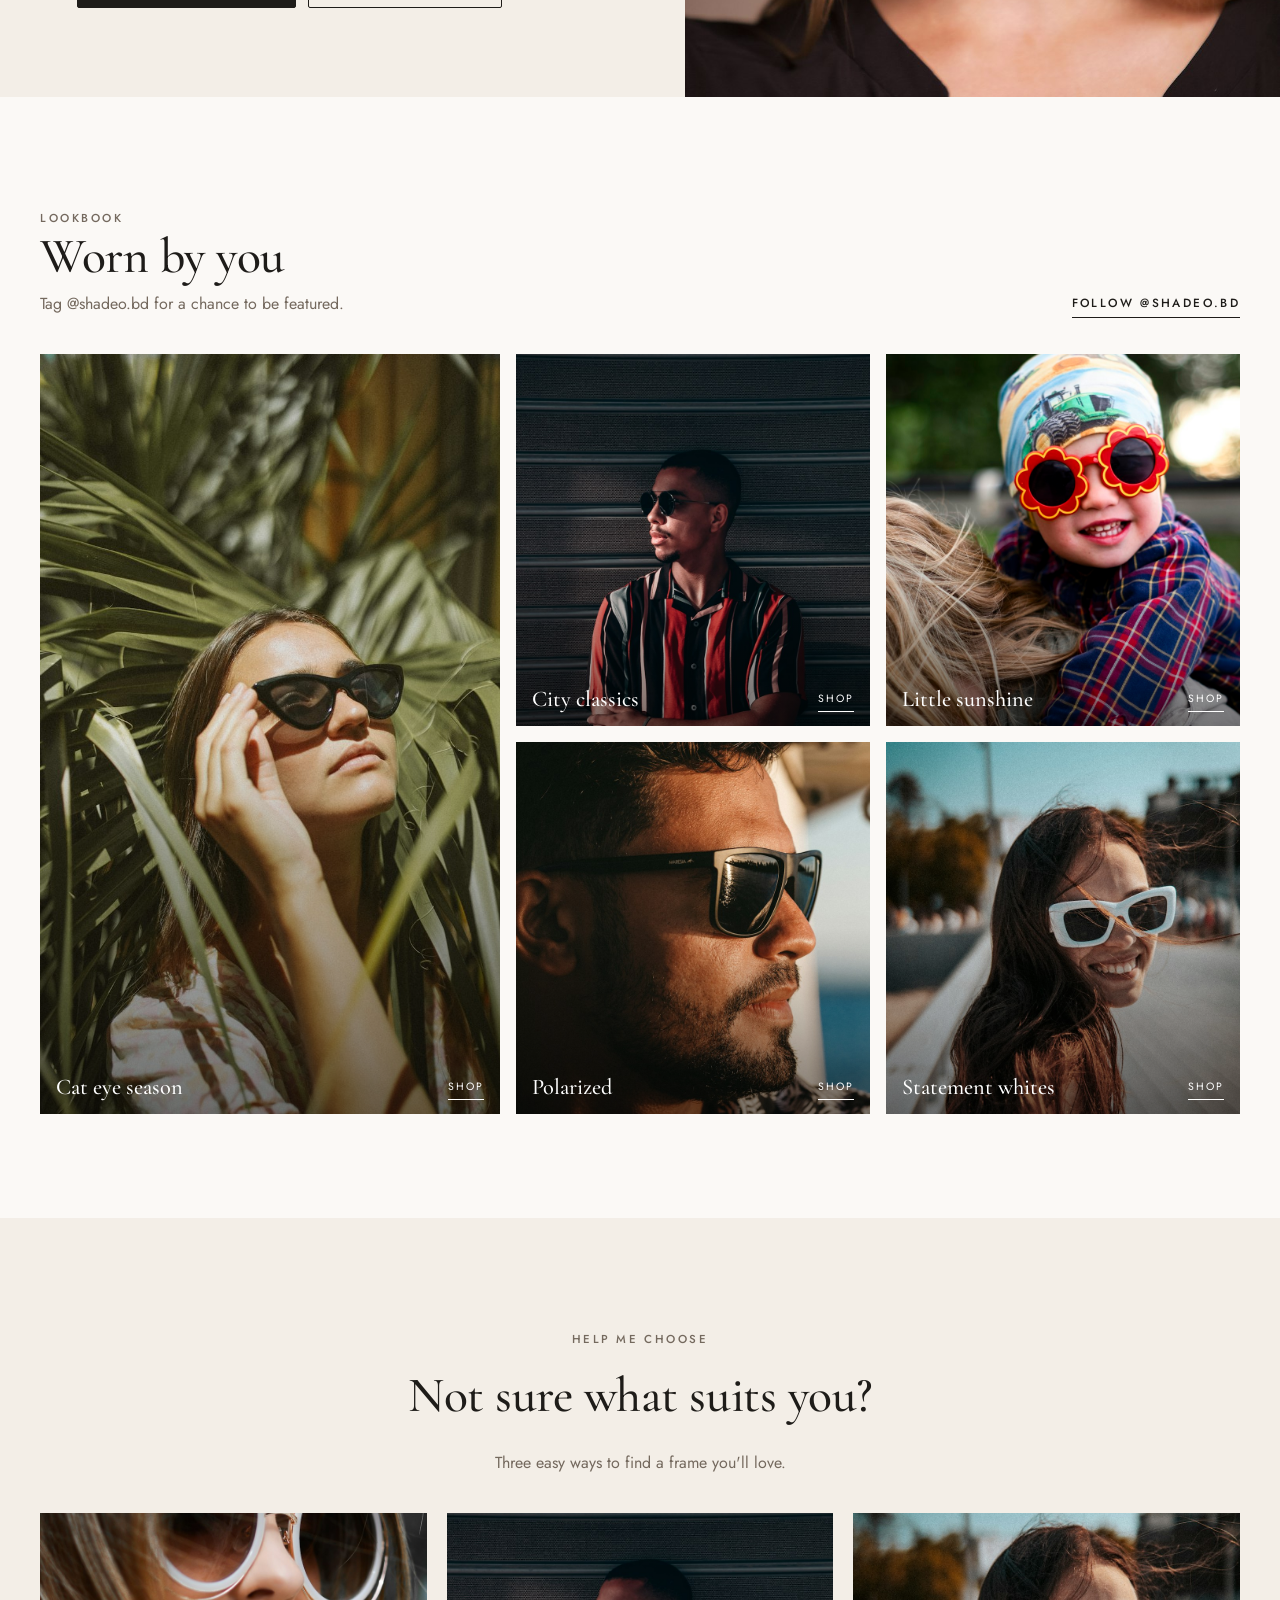
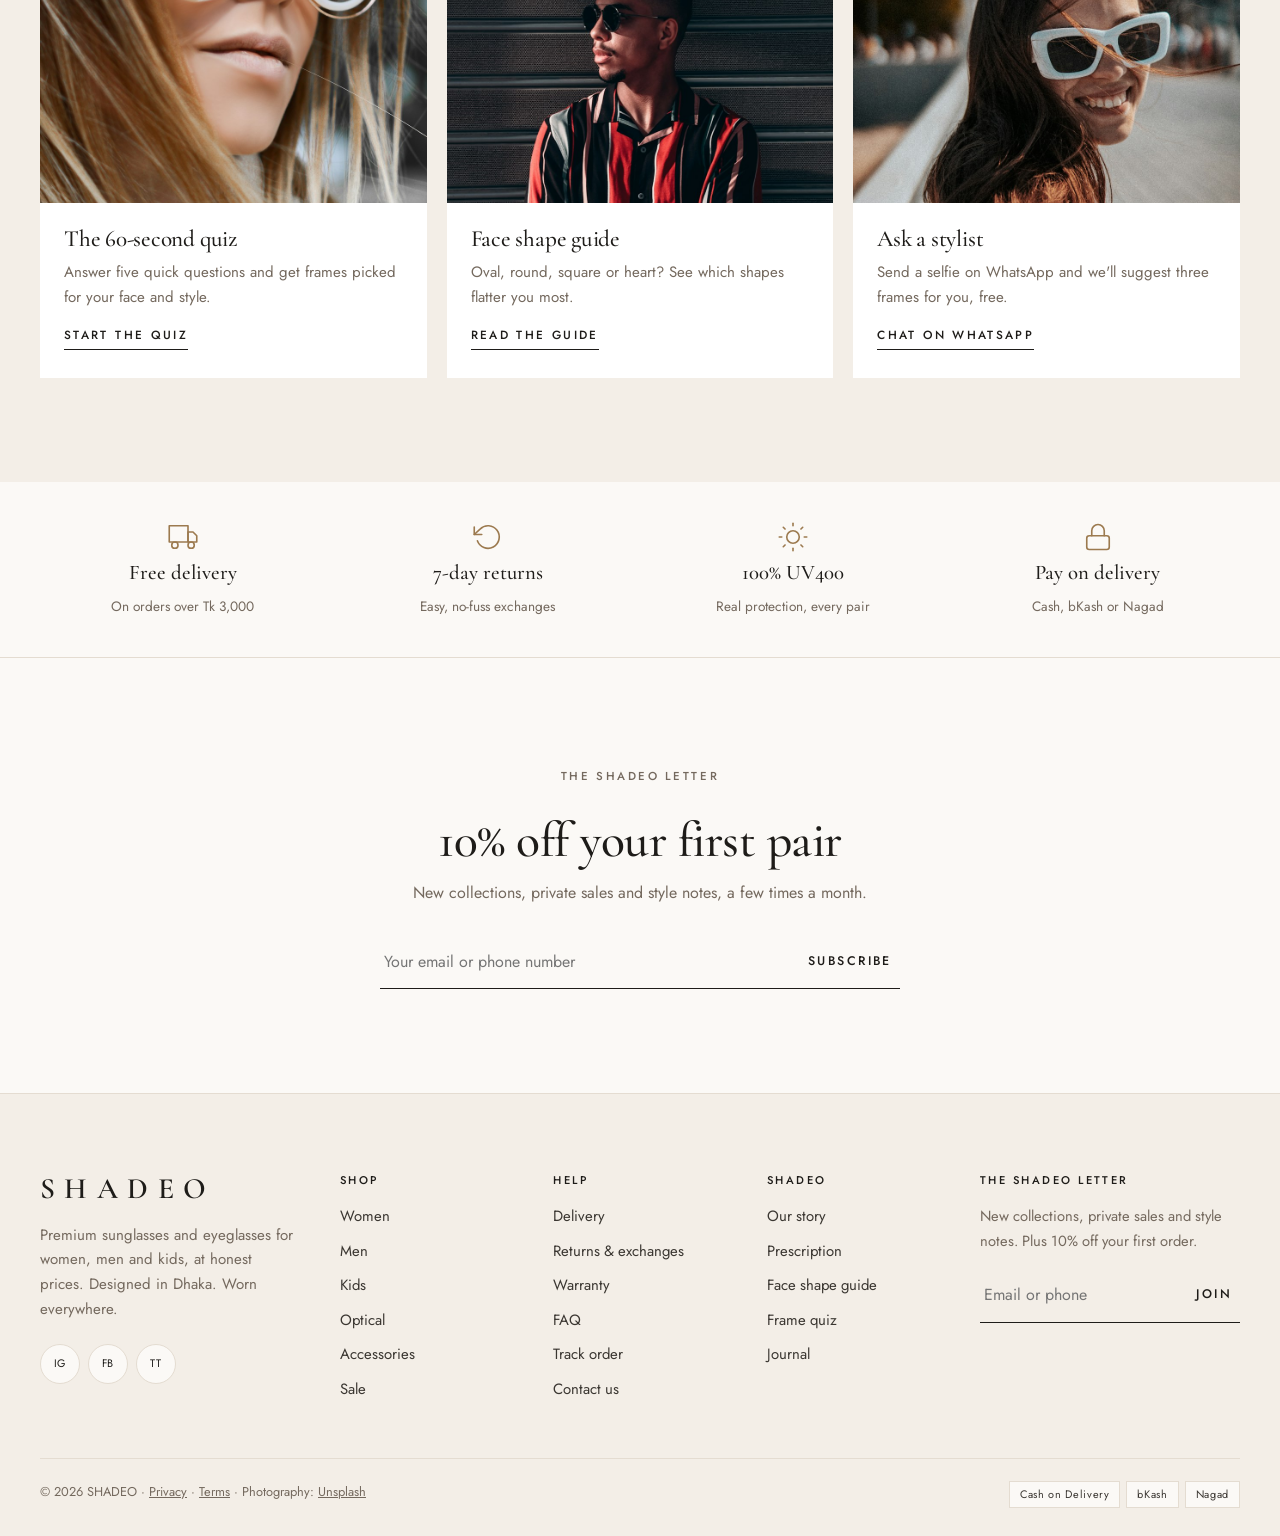
==== commit e646126f: "Redesign website: clean luxury style with real product and lifestyle photos - New look: ivory and sa" ====
--- a/website/index.html
+++ b/website/index.html
@@ -3,203 +3,176 @@
 <head>
   <meta charset="utf-8">
   <meta name="viewport" content="width=device-width, initial-scale=1">
-  <title>SHADEO – Sunglasses &amp; Eyeglasses Online in Bangladesh</title>
-  <meta name="description" content="Shop premium polarized sunglasses, prescription eyeglasses & blue-light glasses. 100% UV400. Cash on Delivery & free delivery over Tk 3,000.">
-  <meta property="og:title" content="SHADEO – See the city differently">
-  <meta property="og:description" content="Premium sunglasses and eyeglasses designed for Bangladesh's sun. From Tk 1,990.">
-  <link rel="icon" href="data:image/svg+xml,%3Csvg xmlns='http://www.w3.org/2000/svg' viewBox='0 0 32 32'%3E%3Crect width='32' height='32' rx='7' fill='%23111'/%3E%3Ccircle cx='16' cy='16' r='9' fill='%23F5A623'/%3E%3C/svg%3E">
+  <title>SHADEO – Sunglasses &amp; Eyeglasses for Women, Men &amp; Kids in Bangladesh</title>
+  <meta name="description" content="Premium sunglasses, prescription eyeglasses and kids eyewear. 100% UV400. Cash on Delivery & free delivery over Tk 3,000 across Bangladesh.">
+  <meta property="og:title" content="SHADEO – Eyewear for every story">
+  <meta property="og:description" content="Premium sunglasses and eyeglasses for women, men and kids. Designed in Dhaka.">
+  <meta property="og:image" content="assets/img/banners/hero.jpg">
+  <link rel="icon" href="data:image/svg+xml,%3Csvg xmlns='http://www.w3.org/2000/svg' viewBox='0 0 32 32'%3E%3Crect width='32' height='32' fill='%231E1C19'/%3E%3Ctext x='16' y='23' font-family='Georgia' font-size='20' text-anchor='middle' fill='%23FBF9F6'%3ES%3C/text%3E%3C/svg%3E">
   <link rel="preconnect" href="https://fonts.googleapis.com">
   <link rel="preconnect" href="https://fonts.gstatic.com" crossorigin>
-  <link href="https://fonts.googleapis.com/css2?family=Archivo+Black&family=Inter:wght@400;500;600;700;800&display=swap" rel="stylesheet">
+  <link href="https://fonts.googleapis.com/css2?family=Cormorant+Garamond:ital,wght@0,400;0,500;0,600;1,400;1,500&family=Jost:wght@300;400;500&display=swap" rel="stylesheet">
+  <link rel="preload" as="image" href="assets/img/banners/hero.jpg" media="(min-width: 750px)">
   <link rel="stylesheet" href="assets/css/style.css">
 </head>
 <body data-page="home">
-  <!-- Page: Homepage. Product rows, shape carousel and shop-the-look tiles are filled in by assets/js/pages/home.js.
+  <!-- Page: Homepage. Product rows, shape cards and the lookbook are filled in by assets/js/pages/home.js.
        Header, menus, cart drawer and footer are injected into #site-header / #site-footer by assets/js/app.js. -->
   <div id="site-header"></div>
 
   <main id="main">
-    <!-- Hero -->
+    <!-- Hero: full-width photo, separate crop for phones -->
     <section class="hero">
-      <div class="page-width hero__inner">
+      <picture>
+        <source media="(max-width: 749px)" srcset="assets/img/banners/hero-mobile.jpg">
+        <img class="hero__img hero__img--flip" src="assets/img/banners/hero.jpg" alt="Woman wearing navy cat eye sunglasses by the harbour" width="2200" height="1463" fetchpriority="high">
+      </picture>
+      <div class="page-width hero__content">
         <div>
-          <p class="eyebrow">New · The Monsoon Edit</p>
-          <h1>See the city <span>differently</span></h1>
-          <p class="hero__text">Premium sunglasses and eyeglasses, designed for Bangladesh's sun. 100% UV400 on every pair. From Tk 1,990.</p>
+          <p class="eyebrow">The new collection</p>
+          <h1>Eyewear for <em>every</em> story</h1>
+          <p>Sunglasses and eyeglasses for women, men and kids. Real UV400 protection, beautifully made, delivered across Bangladesh.</p>
           <div class="hero__ctas">
-            <a class="btn" href="shop.html?c=men">Shop Men</a>
-            <a class="btn btn--outline" href="shop.html?c=women">Shop Women</a>
+            <a class="btn btn--light" href="shop.html?c=women">Shop women</a>
+            <a class="btn btn--ghost-light" href="shop.html?c=men">Shop men</a>
           </div>
-          <div class="hero__meta">
-            <span><i data-icon="truck"></i>Free delivery over Tk 3,000</span>
-            <span><i data-icon="shield"></i>Cash on Delivery</span>
-            <span><i data-icon="return"></i>7-day returns</span>
-          </div>
-        </div>
-        <div class="hero__visual" aria-hidden="true">
-          <div class="hero__ring"></div>
-          <div class="hero__sun"></div>
-          <div class="hero__glasses" id="hero-glasses"></div>
-          <div class="hero__badge"><strong>UV400</strong>Every<br>single pair</div>
-          <a class="hero__price" href="product.html?p=gulshan-aviator-polarized" tabindex="-1"><span class="muted">Bestseller</span><strong>Gulshan Aviator</strong>Tk 2,890</a>
         </div>
       </div>
     </section>
 
-    <div class="marquee" aria-hidden="true">
-      <div class="marquee__track">
-        <span>100% UV400</span><span>Polarized options</span><span>Cash on Delivery</span><span>Free delivery over Tk 3,000</span><span>7-day easy returns</span><span>Designed in Dhaka</span>
-        <span>100% UV400</span><span>Polarized options</span><span>Cash on Delivery</span><span>Free delivery over Tk 3,000</span><span>7-day easy returns</span><span>Designed in Dhaka</span>
-      </div>
-    </div>
-
-    <!-- Shop by shape -->
+    <!-- Shop by category -->
     <section class="section">
       <div class="page-width">
-        <div class="section-head">
-          <div><h2>Shop by frame shape</h2><p>Round face? Square jaw? Find the shape that's made for you.</p></div>
-          <div class="carousel-arrows">
-            <button class="arrow-btn" type="button" data-scroll="prev" aria-controls="shape-track" aria-label="Previous shapes"><span data-icon="left"></span></button>
-            <button class="arrow-btn" type="button" data-scroll="next" aria-controls="shape-track" aria-label="Next shapes"><span data-icon="right"></span></button>
-          </div>
+        <div class="section-head section-head--center reveal">
+          <p class="eyebrow">Shop by category</p>
+          <h2>Find your pair</h2>
         </div>
-        <ul class="shapes" id="shape-track" role="list"></ul>
+        <ul class="cat-tiles reveal" role="list">
+          <li><a class="cat-tile" href="shop.html?c=women"><img src="assets/img/people/women-cat-eye.jpg" alt="Woman in black cat eye sunglasses" loading="lazy"><span class="cat-tile__label"><strong>Women</strong><span>Shop</span></span></a></li>
+          <li><a class="cat-tile" href="shop.html?c=men"><img src="assets/img/people/men-jacket.jpg" alt="Man in round sunglasses and a brown jacket" loading="lazy"><span class="cat-tile__label"><strong>Men</strong><span>Shop</span></span></a></li>
+          <li><a class="cat-tile" href="shop.html?c=kids"><img src="assets/img/people/kids-girl-green.jpg" alt="Smiling girl wearing green sunglasses" loading="lazy"><span class="cat-tile__label"><strong>Kids</strong><span>Shop</span></span></a></li>
+          <li><a class="cat-tile" href="shop.html?c=eyeglasses"><img src="assets/img/people/women-eyeglasses.jpg" alt="Woman wearing white optical frames" loading="lazy"><span class="cat-tile__label"><strong>Optical</strong><span>Shop</span></span></a></li>
+        </ul>
       </div>
     </section>
 
     <!-- Bestsellers -->
     <section class="section section--white">
       <div class="page-width">
-        <div class="section-head">
-          <div><h2>Bestsellers</h2><p>The frames everyone keeps coming back for.</p></div>
+        <div class="section-head reveal">
+          <div><p class="eyebrow">Most loved</p><h2>Bestsellers</h2></div>
           <a class="link-arrow" href="shop.html?c=bestsellers">View all</a>
         </div>
-        <ul class="row-scroll" id="bestsellers" role="list"></ul>
+        <ul class="row-scroll reveal" id="bestsellers" role="list"></ul>
       </div>
     </section>
 
-    <!-- Campaign -->
+    <!-- Kids feature -->
+    <section class="split">
+      <div class="split__media"><img src="assets/img/banners/family-beach.jpg" alt="Father and daughter in sunglasses at the beach" loading="lazy"></div>
+      <div class="split__content reveal">
+        <p class="eyebrow">The Kids collection</p>
+        <h2>Little eyes deserve real protection</h2>
+        <p>Children's eyes let in more UV light than adults'. Our kids frames bend instead of break and every lens blocks 100% of UVA and UVB rays.</p>
+        <ul class="split__list">
+          <li><span data-icon="sun"></span>100% UV400 lenses</li>
+          <li><span data-icon="shield"></span>Bendable, near-unbreakable frames</li>
+          <li><span data-icon="eye"></span>Prescription-ready kids eyeglasses</li>
+        </ul>
+        <a class="btn" href="shop.html?c=kids">Shop kids</a>
+      </div>
+    </section>
+
+    <!-- Shop by shape -->
     <section class="section">
       <div class="page-width">
-        <div class="campaign">
-          <div class="campaign__content">
-            <p class="eyebrow" style="color:var(--amber)">Limited drop</p>
-            <h2>The Monsoon Edit</h2>
-            <p>Moody tints, bold acetate, zero glare. Made for grey skies and golden breaks.</p>
-            <a class="btn btn--amber" href="shop.html?c=new">Shop now</a>
+        <div class="section-head reveal">
+          <div><p class="eyebrow">Shop by shape</p><h2>Every silhouette</h2></div>
+          <div class="carousel-arrows">
+            <button class="arrow-btn" type="button" data-scroll="prev" aria-controls="shape-track" aria-label="Previous shapes"><span data-icon="left"></span></button>
+            <button class="arrow-btn" type="button" data-scroll="next" aria-controls="shape-track" aria-label="Next shapes"><span data-icon="right"></span></button>
           </div>
-          <div class="campaign__visual" aria-hidden="true"><div class="campaign__rain"></div><div id="campaign-art"></div></div>
         </div>
+        <ul class="shapes reveal" id="shape-track" role="list"></ul>
       </div>
     </section>
 
     <!-- New arrivals -->
     <section class="section section--white">
       <div class="page-width">
-        <div class="section-head">
-          <div><h2>Just landed</h2><p>New shapes, new tints, new colors.</p></div>
+        <div class="section-head reveal">
+          <div><p class="eyebrow">Just arrived</p><h2>New in</h2></div>
           <a class="link-arrow" href="shop.html?c=new">Shop new</a>
         </div>
-        <ul class="row-scroll" id="new-arrivals" role="list"></ul>
+        <ul class="row-scroll reveal" id="new-arrivals" role="list"></ul>
       </div>
     </section>
 
-    <!-- Find your frame -->
+    <!-- Optical feature -->
+    <section class="split split--reverse">
+      <div class="split__media"><img src="assets/img/people/women-eyeglasses.jpg" alt="Woman adjusting white optical frames" loading="lazy"></div>
+      <div class="split__content reveal">
+        <p class="eyebrow">Optical</p>
+        <h2>Your prescription, beautifully made</h2>
+        <p>Choose any prescription-ready frame, add your lenses and share your prescription. Our optician checks every order before your lenses are made.</p>
+        <ul class="split__list">
+          <li><span data-icon="check"></span>Complete glasses from Tk 3,390</li>
+          <li><span data-icon="check"></span>Free anti-glare coating</li>
+          <li><span data-icon="check"></span>Delivered in 5–7 days</li>
+        </ul>
+        <div class="hero__ctas"><a class="btn" href="shop.html?c=eyeglasses">Shop eyeglasses</a><a class="btn btn--outline" href="prescription.html">How it works</a></div>
+      </div>
+    </section>
+
+    <!-- Lookbook -->
     <section class="section">
       <div class="page-width">
-        <div class="section-head section-head--center">
-          <h2>Find your perfect frame</h2>
-          <p>Not sure what suits you? We've got you.</p>
+        <div class="section-head reveal">
+          <div><p class="eyebrow">Lookbook</p><h2>Worn by you</h2><p>Tag @shadeo.bd for a chance to be featured.</p></div>
+          <a class="link-arrow" href="https://instagram.com/shadeo.bd" target="_blank" rel="noopener">Follow @shadeo.bd</a>
         </div>
-        <ul class="icon-grid" role="list">
-          <li class="feature-card">
-            <span class="icon-circle" data-icon="quiz"></span>
-            <h3>Take the 60-second quiz</h3>
-            <p>Answer 5 quick questions about your face shape and style. Get frames picked just for you.</p>
-            <a class="btn" href="quiz.html">Start the quiz</a>
-          </li>
-          <li class="feature-card">
-            <span class="icon-circle" data-icon="eye"></span>
-            <h3>Face shape guide</h3>
-            <p>Oval, round, square or heart? See which frame shapes flatter you most.</p>
-            <a class="btn btn--outline" href="face-shapes.html">Read the guide</a>
-          </li>
-          <li class="feature-card">
-            <span class="icon-circle" data-icon="chat"></span>
-            <h3>Ask a stylist</h3>
-            <p>Send us a selfie on WhatsApp and our team will suggest 3 frames that suit you. Free.</p>
-            <a class="btn btn--outline" data-wa="Hi SHADEO! Can you help me choose frames? I'll send a selfie." href="#" target="_blank" rel="noopener">Chat on WhatsApp</a>
-          </li>
+        <ul class="look-grid reveal" id="look-grid" role="list"></ul>
+      </div>
+    </section>
+
+    <!-- Help me choose -->
+    <section class="section section--sand">
+      <div class="page-width">
+        <div class="section-head section-head--center reveal">
+          <p class="eyebrow">Help me choose</p>
+          <h2>Not sure what suits you?</h2>
+          <p>Three easy ways to find a frame you'll love.</p>
+        </div>
+        <ul class="photo-cards reveal" role="list">
+          <li><a class="photo-card" href="quiz.html"><div class="photo-card__img"><img src="assets/img/people/women-round.jpg" alt="" loading="lazy"></div><div class="photo-card__body"><h3>The 60-second quiz</h3><p>Answer five quick questions and get frames picked for your face and style.</p><span class="link-arrow">Start the quiz</span></div></a></li>
+          <li><a class="photo-card" href="face-shapes.html"><div class="photo-card__img"><img src="assets/img/people/men-striped.jpg" alt="" loading="lazy"></div><div class="photo-card__body"><h3>Face shape guide</h3><p>Oval, round, square or heart? See which shapes flatter you most.</p><span class="link-arrow">Read the guide</span></div></a></li>
+          <li><a class="photo-card" data-wa="Hi SHADEO! Can you help me choose frames? I'll send a selfie." href="#" target="_blank" rel="noopener"><div class="photo-card__img"><img src="assets/img/people/women-smile.jpg" alt="" loading="lazy"></div><div class="photo-card__body"><h3>Ask a stylist</h3><p>Send a selfie on WhatsApp and we'll suggest three frames for you, free.</p><span class="link-arrow">Chat on WhatsApp</span></div></a></li>
         </ul>
       </div>
     </section>
 
-    <!-- Reviews CTA (real reviews will replace this once customers post them) -->
-    <section class="section section--tight">
+    <!-- Services -->
+    <section class="section section--tight" style="border-bottom:1px solid var(--line)">
       <div class="page-width">
-        <div class="reviews-cta">
-          <div>
-            <div class="stars" aria-hidden="true"><span data-icon="star"></span><span data-icon="star"></span><span data-icon="star"></span><span data-icon="star"></span><span data-icon="star"></span></div>
-            <h2 style="margin-top:14px">Be one of our first 100 faces</h2>
-            <p class="muted">We're new, and we'd rather show you real reviews than made-up ones. Order, wear, and tell everyone what you honestly think.</p>
-            <a class="btn" href="shop.html?c=bestsellers">Shop bestsellers</a>
-          </div>
-          <ol class="steps">
-            <li><div><strong>Order your frames</strong><br><span class="muted">Pay by Cash on Delivery, bKash, Nagad or card.</span></div></li>
-            <li><div><strong>Post a photo review</strong><br><span class="muted">Tag @shadeo.bd or send it on WhatsApp.</span></div></li>
-            <li><div><strong>Get 100 points (Tk 100 off)</strong><br><span class="muted">Use them on your next pair.</span></div></li>
-          </ol>
-        </div>
-      </div>
-    </section>
-
-    <!-- Shop the look -->
-    <section class="section">
-      <div class="page-width">
-        <div class="section-head">
-          <div><h2>Shop the look</h2><p>Tag @shadeo.bd for a chance to be featured.</p></div>
-          <a class="link-arrow" href="https://instagram.com/shadeo.bd" target="_blank" rel="noopener">Follow @shadeo.bd</a>
-        </div>
-        <ul class="look-grid" id="look-grid" role="list"></ul>
-      </div>
-    </section>
-
-    <!-- Trust strip -->
-    <section class="section section--dark section--tight">
-      <div class="page-width">
-        <ul class="trust" role="list">
-          <li><span class="trust__icon" data-icon="truck"></span><div><strong>Free delivery</strong><span>On orders over Tk 3,000</span></div></li>
-          <li><span class="trust__icon" data-icon="return"></span><div><strong>7-day returns</strong><span>Easy, no-drama exchanges</span></div></li>
-          <li><span class="trust__icon" data-icon="sun"></span><div><strong>100% UV400</strong><span>Full UVA + UVB protection</span></div></li>
-          <li><span class="trust__icon" data-icon="lock"></span><div><strong>Pay your way</strong><span>COD, bKash, Nagad &amp; cards</span></div></li>
-        </ul>
-      </div>
-    </section>
-
-    <!-- Why SHADEO -->
-    <section class="section why">
-      <div class="page-width">
-        <div class="section-head section-head--center">
-          <h2>Why SHADEO</h2>
-          <p>Premium eyewear without the premium markup.</p>
-        </div>
-        <ul class="icon-grid" role="list">
-          <li><span class="icon-circle" data-icon="award"></span><h3>Premium build</h3><p>Hand-polished acetate and lightweight metal frames with sturdy spring hinges, made to last for years.</p></li>
-          <li><span class="icon-circle" data-icon="sun"></span><h3>Real protection</h3><p>Every lens blocks 100% of UVA and UVB rays. Polarized options cut glare on roads, water and screens.</p></li>
-          <li><span class="icon-circle" data-icon="sparkle"></span><h3>Fair prices</h3><p>We design in-house and sell direct, so you get boutique quality at a fraction of the price.</p></li>
+        <ul class="services" role="list">
+          <li><span data-icon="truck"></span><strong>Free delivery</strong><span>On orders over Tk 3,000</span></li>
+          <li><span data-icon="return"></span><strong>7-day returns</strong><span>Easy, no-fuss exchanges</span></li>
+          <li><span data-icon="sun"></span><strong>100% UV400</strong><span>Real protection, every pair</span></li>
+          <li><span data-icon="lock"></span><strong>Pay on delivery</strong><span>Cash, bKash or Nagad</span></li>
         </ul>
       </div>
     </section>
 
     <!-- Newsletter -->
-    <section class="section section--amber newsletter">
-      <div class="page-width">
-        <h2>Get 10% off your first pair</h2>
-        <p>Join the SHADEO list for new drops, private sales and style tips. No spam, just good frames.</p>
+    <section class="section newsletter">
+      <div class="page-width reveal">
+        <p class="eyebrow">The SHADEO letter</p>
+        <h2>10% off your first pair</h2>
+        <p>New collections, private sales and style notes, a few times a month.</p>
         <form class="inline-form" data-signup>
           <label class="visually-hidden" for="news-email">Email or phone</label>
-          <input id="news-email" type="text" placeholder="Email or phone number" required>
-          <button class="btn" type="submit">Unlock 10%</button>
+          <input id="news-email" type="text" placeholder="Your email or phone number" required>
+          <button class="btn" type="submit">Subscribe</button>
         </form>
         <p class="form-success" hidden></p>
       </div>
--- a/website/assets/css/style.css
+++ b/website/assets/css/style.css
@@ -1,640 +1,661 @@
 /* =========================================================
-   SHADEO website styles
-   Ink #111 · Paper #FAF8F5 · Amber #F5A623
+   SHADEO website styles: "clean luxury"
+   Ivory + sand neutrals, bronze accent, Cormorant Garamond + Jost
    ========================================================= */
 :root {
-  --ink: #111111;
-  --paper: #FAF8F5;
-  --amber: #F5A623;
-  --amber-soft: #FDF1DC;
+  --bg: #FBF9F6;
+  --sand: #F3EEE7;
+  --sand-2: #E9E1D6;
   --white: #FFFFFF;
-  --stone: #E8E4DE;
-  --muted: rgba(17, 17, 17, 0.64);
-  --line: rgba(17, 17, 17, 0.12);
-  --blue: #1E4FD8;
-  --green: #1F9D55;
-  --red: #C2410C;
-  --radius: 6px;
-  --radius-lg: 14px;
-  --page: 1320px;
-  --gutter: 16px;
-  --header-h: 68px;
-  --font-head: "Archivo Black", "Arial Black", Impact, sans-serif;
-  --font-body: "Inter", system-ui, -apple-system, "Segoe UI", Roboto, sans-serif;
-  --shadow: 0 10px 30px rgba(17, 17, 17, 0.08);
+  --ink: #1E1C19;
+  --ink-2: #3A3631;
+  --muted: #74695E;
+  --line: #E4DCD1;
+  --accent: #9C7A4F;
+  --accent-soft: #F4ECE1;
+  --sale: #A3472F;
+  --success: #4F7A5A;
+  --radius: 2px;
+  --page: 1360px;
+  --gutter: 20px;
+  --header-h: 72px;
+  --serif: "Cormorant Garamond", Georgia, "Times New Roman", serif;
+  --sans: "Jost", "Helvetica Neue", Arial, sans-serif;
+  --shadow: 0 18px 40px rgba(30, 28, 25, 0.08);
+  --ease: cubic-bezier(.2, .7, .2, 1);
 }
-@media (min-width: 750px) { :root { --gutter: 32px; --header-h: 76px; } }
+@media (min-width: 750px) { :root { --gutter: 40px; --header-h: 84px; } }
 
 *, *::before, *::after { box-sizing: border-box; }
 html { -webkit-text-size-adjust: 100%; scroll-behavior: smooth; }
-body {
-  margin: 0;
-  font-family: var(--font-body);
-  font-size: 16px;
-  line-height: 1.55;
-  color: var(--ink);
-  background: var(--paper);
-  -webkit-font-smoothing: antialiased;
-  overflow-x: hidden;
-}
+body { margin: 0; font-family: var(--sans); font-weight: 400; font-size: 16px; line-height: 1.65; color: var(--ink); background: var(--bg); -webkit-font-smoothing: antialiased; overflow-x: hidden; }
 body.no-scroll { overflow: hidden; }
 img, svg { display: block; max-width: 100%; }
+img { height: auto; }
 a { color: inherit; }
 button, input, select, textarea { font: inherit; color: inherit; }
 button { cursor: pointer; }
-h1, h2, h3, h4 { font-family: var(--font-head); font-weight: 400; line-height: 1.05; margin: 0 0 0.5em; text-transform: uppercase; letter-spacing: 0.01em; }
-h1 { font-size: clamp(2.6rem, 7vw, 5.6rem); }
-h2 { font-size: clamp(1.8rem, 4vw, 2.8rem); }
-h3 { font-size: 1.15rem; letter-spacing: 0.03em; }
+h1, h2, h3, h4 { font-family: var(--serif); font-weight: 500; line-height: 1.08; margin: 0 0 0.45em; letter-spacing: -0.01em; }
+h1 { font-size: clamp(2.6rem, 6vw, 4.8rem); }
+h2 { font-size: clamp(2rem, 4vw, 3.1rem); }
+h3 { font-size: 1.45rem; }
 p { margin: 0 0 1em; }
-:focus-visible { outline: 2px solid var(--amber); outline-offset: 2px; }
+em { font-style: italic; }
+:focus-visible { outline: 1.5px solid var(--accent); outline-offset: 3px; }
 .visually-hidden { position: absolute !important; width: 1px; height: 1px; overflow: hidden; clip: rect(0 0 0 0); white-space: nowrap; }
-.skip-link { position: absolute; left: -999px; top: 8px; background: var(--ink); color: #fff; padding: 8px 14px; z-index: 100; border-radius: var(--radius); }
+.skip-link { position: absolute; left: -999px; top: 8px; background: var(--ink); color: #fff; padding: 8px 14px; z-index: 100; }
 .skip-link:focus { left: 8px; }
 
 .page-width { max-width: var(--page); margin: 0 auto; padding: 0 var(--gutter); }
-.section { padding: 56px 0; }
-@media (min-width: 750px) { .section { padding: 80px 0; } }
-.section--tight { padding: 32px 0; }
-.section--dark { background: var(--ink); color: var(--paper); }
-.section--amber { background: var(--amber); color: var(--ink); }
+.section { padding: 64px 0; }
+@media (min-width: 750px) { .section { padding: 104px 0; } }
+.section--tight { padding: 40px 0; }
+.section--sand { background: var(--sand); }
 .section--white { background: var(--white); }
+.section--dark { background: var(--ink); color: var(--bg); }
 .muted { color: var(--muted); }
-.section--dark .muted { color: rgba(250, 248, 245, 0.7); }
-.eyebrow { display: inline-block; font-size: 0.75rem; font-weight: 700; letter-spacing: 0.16em; text-transform: uppercase; margin-bottom: 12px; }
-
-.section-head { display: flex; align-items: flex-end; justify-content: space-between; gap: 16px; margin-bottom: 28px; flex-wrap: wrap; }
+.section--dark .muted { color: rgba(251, 249, 246, 0.7); }
+.eyebrow { display: inline-block; font-family: var(--sans); font-size: 0.72rem; font-weight: 500; letter-spacing: 0.22em; text-transform: uppercase; color: var(--accent); margin-bottom: 14px; }
+
+.section-head { display: flex; align-items: flex-end; justify-content: space-between; gap: 20px; margin-bottom: 36px; flex-wrap: wrap; }
 .section-head h2 { margin: 0; }
-.section-head p { margin: 6px 0 0; color: var(--muted); }
+.section-head p { margin: 8px 0 0; color: var(--muted); }
 .section-head--center { justify-content: center; text-align: center; flex-direction: column; align-items: center; }
-
-/* ---------- Buttons ---------- */
+.section-head--center p { max-width: 36em; }
+
+/* ---------- Buttons & links ---------- */
 .btn {
-  display: inline-flex; align-items: center; justify-content: center; gap: 8px;
-  min-height: 50px; padding: 0 28px;
-  border: 1.5px solid var(--ink); border-radius: var(--radius);
-  background: var(--ink); color: var(--white);
-  font-weight: 700; font-size: 0.85rem; letter-spacing: 0.1em; text-transform: uppercase; text-decoration: none;
-  transition: background 0.2s, color 0.2s, transform 0.15s, border-color 0.2s;
+  display: inline-flex; align-items: center; justify-content: center; gap: 10px;
+  min-height: 52px; padding: 0 34px;
+  border: 1px solid var(--ink); border-radius: var(--radius);
+  background: var(--ink); color: var(--bg);
+  font-family: var(--sans); font-weight: 500; font-size: 0.78rem; letter-spacing: 0.2em; text-transform: uppercase; text-decoration: none;
+  transition: background 0.3s var(--ease), color 0.3s var(--ease), border-color 0.3s var(--ease);
 }
-.btn:hover { background: #2a2a2a; }
-.btn:active { transform: translateY(1px); }
-.btn--amber { background: var(--amber); border-color: var(--amber); color: var(--ink); }
-.btn--amber:hover { background: #e8971a; border-color: #e8971a; }
+.btn:hover { background: var(--ink-2); }
 .btn--outline { background: transparent; color: var(--ink); }
-.btn--outline:hover { background: var(--ink); color: var(--white); }
-.btn--light { background: var(--paper); border-color: var(--paper); color: var(--ink); }
-.btn--light:hover { background: var(--white); }
-.btn--ghost-light { background: transparent; border-color: var(--paper); color: var(--paper); }
-.btn--ghost-light:hover { background: var(--paper); color: var(--ink); }
+.btn--outline:hover { background: var(--ink); color: var(--bg); }
+.btn--light { background: var(--bg); border-color: var(--bg); color: var(--ink); }
+.btn--light:hover { background: var(--white); border-color: var(--white); }
+.btn--ghost-light { background: transparent; border-color: rgba(251,249,246,.85); color: var(--bg); }
+.btn--ghost-light:hover { background: var(--bg); color: var(--ink); }
+.btn--accent { background: var(--accent); border-color: var(--accent); color: var(--white); }
+.btn--accent:hover { background: #876742; border-color: #876742; }
 .btn--block { width: 100%; }
-.btn--sm { min-height: 38px; padding: 0 16px; font-size: 0.75rem; }
-.btn[disabled] { opacity: 0.45; pointer-events: none; }
-.link { background: none; border: 0; padding: 0; text-decoration: underline; text-underline-offset: 3px; font-weight: 600; font-size: 0.9rem; }
-.link-arrow { font-weight: 700; font-size: 0.85rem; letter-spacing: 0.08em; text-transform: uppercase; text-decoration: none; border-bottom: 2px solid currentColor; padding-bottom: 2px; white-space: nowrap; }
-
-/* ---------- Announcement bar ---------- */
-.announcement { background: var(--ink); color: var(--paper); font-size: 0.72rem; font-weight: 600; letter-spacing: 0.12em; text-transform: uppercase; text-align: center; height: 38px; position: relative; overflow: hidden; }
-.announcement__item { position: absolute; inset: 0; display: flex; align-items: center; justify-content: center; padding: 0 16px; opacity: 0; transform: translateY(100%); transition: opacity 0.5s, transform 0.5s; }
-.announcement__item.is-active { opacity: 1; transform: translateY(0); }
+.btn--sm { min-height: 40px; padding: 0 18px; font-size: 0.7rem; }
+.btn[disabled] { opacity: 0.4; pointer-events: none; }
+.link { background: none; border: 0; padding: 0; text-decoration: underline; text-underline-offset: 4px; text-decoration-thickness: 1px; font-size: 0.9rem; }
+.link-arrow { font-size: 0.74rem; font-weight: 500; letter-spacing: 0.2em; text-transform: uppercase; text-decoration: none; border-bottom: 1px solid currentColor; padding-bottom: 4px; white-space: nowrap; }
+.link-arrow:hover { color: var(--accent); }
+
+/* ---------- Announcement ---------- */
+.announcement { background: var(--ink); color: var(--bg); font-size: 0.7rem; letter-spacing: 0.18em; text-transform: uppercase; text-align: center; height: 36px; position: relative; overflow: hidden; }
+.announcement__item { position: absolute; inset: 0; display: flex; align-items: center; justify-content: center; padding: 0 16px; opacity: 0; transition: opacity 0.8s; }
+.announcement__item.is-active { opacity: 1; }
 .announcement__item a { text-decoration: none; }
-.announcement__item strong { color: var(--amber); font-weight: 700; }
 
 /* ---------- Header ---------- */
-.header { position: sticky; top: 0; z-index: 40; background: var(--paper); border-bottom: 1px solid var(--line); transition: transform 0.3s; }
+.header { position: sticky; top: 0; z-index: 40; background: rgba(251, 249, 246, 0.96); backdrop-filter: blur(8px); border-bottom: 1px solid var(--line); transition: transform 0.35s var(--ease); }
 .header.is-hidden { transform: translateY(-100%); }
-.header__inner { height: var(--header-h); display: grid; grid-template-columns: auto 1fr auto; align-items: center; gap: 16px; }
-.logo { font-family: var(--font-head); font-size: 1.6rem; letter-spacing: 0.02em; text-decoration: none; display: inline-flex; align-items: center; line-height: 1; }
-.logo__o { display: inline-block; width: 0.78em; height: 0.78em; border-radius: 50%; background: var(--amber); margin-left: 0.04em; transform: translateY(0.02em); }
-.footer .logo { color: var(--paper); font-size: 2rem; }
-.nav { display: none; justify-content: center; }
-@media (min-width: 990px) { .nav { display: flex; } }
-.nav__list { display: flex; gap: 4px; list-style: none; margin: 0; padding: 0; }
-.nav__link { display: inline-flex; align-items: center; height: var(--header-h); padding: 0 14px; font-weight: 700; font-size: 0.8rem; letter-spacing: 0.1em; text-transform: uppercase; text-decoration: none; position: relative; }
-.nav__link::after { content: ""; position: absolute; left: 14px; right: 14px; bottom: 20px; height: 2px; background: var(--ink); transform: scaleX(0); transition: transform 0.2s; transform-origin: left; }
+.header__inner { height: var(--header-h); display: grid; grid-template-columns: 1fr auto 1fr; align-items: center; gap: 16px; }
+.header__left { display: flex; align-items: center; gap: 4px; }
+.logo { font-family: var(--serif); font-weight: 600; font-size: 1.85rem; letter-spacing: 0.32em; text-decoration: none; line-height: 1; padding-left: 0.32em; white-space: nowrap; }
+.logo small { display: block; font-family: var(--sans); font-size: 0.5rem; font-weight: 500; letter-spacing: 0.5em; text-align: center; color: var(--muted); margin-top: 6px; }
+.nav { display: none; }
+@media (min-width: 1100px) { .nav { display: block; } .menu-toggle { display: none !important; } }
+.nav__list { display: flex; list-style: none; margin: 0; padding: 0; }
+.nav__link { display: inline-flex; align-items: center; height: var(--header-h); padding: 0 14px; font-size: 0.74rem; font-weight: 500; letter-spacing: 0.18em; text-transform: uppercase; text-decoration: none; position: relative; }
+.nav__link::after { content: ""; position: absolute; left: 14px; right: 14px; bottom: 26px; height: 1px; background: var(--ink); transform: scaleX(0); transition: transform 0.3s var(--ease); transform-origin: left; }
 .nav__item:hover .nav__link::after, .nav__item:focus-within .nav__link::after, .nav__link[aria-current="page"]::after { transform: scaleX(1); }
-.nav__link--sale { color: var(--red); }
-.mega { position: absolute; left: 0; right: 0; top: 100%; background: var(--white); border-bottom: 1px solid var(--line); box-shadow: var(--shadow); opacity: 0; visibility: hidden; transform: translateY(-6px); transition: opacity 0.2s, transform 0.2s, visibility 0.2s; }
-.nav__item:hover .mega, .nav__item:focus-within .mega { opacity: 1; visibility: visible; transform: translateY(0); }
-.mega__inner { display: grid; grid-template-columns: 1fr 1fr 1.3fr; gap: 40px; padding: 36px var(--gutter) 40px; max-width: var(--page); margin: 0 auto; }
-.mega__title { font-size: 0.72rem; font-weight: 700; letter-spacing: 0.16em; text-transform: uppercase; color: var(--muted); margin-bottom: 14px; }
-.mega__links { list-style: none; margin: 0; padding: 0; display: grid; gap: 10px; }
-.mega__links a { text-decoration: none; font-weight: 600; }
-.mega__links a:hover { text-decoration: underline; text-underline-offset: 3px; }
-.mega__shapes { display: grid; grid-template-columns: repeat(2, 1fr); gap: 10px 16px; }
-.mega__shapes a { display: flex; align-items: center; gap: 10px; }
-.mega__shapes svg { width: 44px; flex-shrink: 0; }
-.mega__feature { display: block; border-radius: var(--radius-lg); background: var(--amber); padding: 26px; text-decoration: none; position: relative; overflow: hidden; min-height: 190px; }
-.mega__feature h3 { font-size: 1.5rem; margin-bottom: 6px; position: relative; z-index: 1; }
-.mega__feature p { margin: 0; font-size: 0.9rem; position: relative; z-index: 1; max-width: 60%; }
-.mega__feature svg { position: absolute; right: -20px; bottom: 10px; width: 62%; }
-
-.header__icons { display: flex; align-items: center; gap: 2px; justify-content: flex-end; }
-.icon-btn { width: 44px; height: 44px; display: inline-flex; align-items: center; justify-content: center; border: 0; background: transparent; border-radius: 50%; position: relative; text-decoration: none; }
-.icon-btn:hover { background: rgba(17, 17, 17, 0.06); }
-.icon-btn svg { width: 22px; height: 22px; }
-.cart-count { position: absolute; top: 4px; right: 2px; min-width: 19px; height: 19px; padding: 0 5px; border-radius: 999px; background: var(--amber); color: var(--ink); font-size: 0.68rem; font-weight: 800; display: flex; align-items: center; justify-content: center; }
+.nav__link--sale { color: var(--sale); }
+.mega { position: absolute; left: 0; right: 0; top: 100%; background: var(--bg); border-bottom: 1px solid var(--line); box-shadow: var(--shadow); opacity: 0; visibility: hidden; transition: opacity 0.25s, visibility 0.25s; }
+.nav__item:hover .mega, .nav__item:focus-within .mega { opacity: 1; visibility: visible; }
+.mega__inner { display: grid; grid-template-columns: 1fr 1fr 1.1fr 1.1fr; gap: 40px; padding: 40px var(--gutter) 44px; max-width: var(--page); margin: 0 auto; }
+.mega__title { font-size: 0.7rem; font-weight: 500; letter-spacing: 0.2em; text-transform: uppercase; color: var(--muted); margin-bottom: 16px; }
+.mega__links { list-style: none; margin: 0; padding: 0; display: grid; gap: 11px; }
+.mega__links a { text-decoration: none; font-size: 0.95rem; }
+.mega__links a:hover { color: var(--accent); }
+.mega__shapes a { display: flex; align-items: center; gap: 12px; }
+.mega__shapes svg { width: 38px; flex-shrink: 0; color: var(--muted); }
+.mega__feature { display: block; position: relative; text-decoration: none; overflow: hidden; aspect-ratio: 4 / 5; max-height: 300px; width: 100%; }
+.mega__feature img { width: 100%; height: 100%; object-fit: cover; transition: transform 0.8s var(--ease); }
+.mega__feature:hover img { transform: scale(1.04); }
+.mega__feature span { position: absolute; left: 0; right: 0; bottom: 0; padding: 40px 18px 16px; background: linear-gradient(transparent, rgba(0,0,0,.55)); color: #fff; font-family: var(--serif); font-size: 1.35rem; }
+
+.header__icons { display: flex; align-items: center; justify-content: flex-end; gap: 2px; }
+.icon-btn { width: 44px; height: 44px; display: inline-flex; align-items: center; justify-content: center; border: 0; background: transparent; position: relative; text-decoration: none; border-radius: 50%; }
+.icon-btn:hover { background: var(--sand); }
+.icon-btn svg { width: 21px; height: 21px; }
+@media (max-width: 749px) {
+  .header__inner { grid-template-columns: auto 1fr auto; gap: 4px; }
+  .logo { font-size: 1.4rem; letter-spacing: 0.24em; padding-left: 0.24em; justify-self: center; }
+  .logo small { font-size: 0.42rem; letter-spacing: 0.4em; }
+  .icon-btn { width: 40px; height: 40px; }
+  .header__icons a.icon-btn[href="track-order.html"] { display: none; }
+}
+.cart-count { position: absolute; top: 5px; right: 3px; min-width: 18px; height: 18px; padding: 0 4px; border-radius: 999px; background: var(--ink); color: var(--bg); font-size: 0.64rem; font-weight: 500; display: flex; align-items: center; justify-content: center; }
 .cart-count[hidden] { display: none; }
-.menu-toggle { display: inline-flex; }
-@media (min-width: 990px) { .menu-toggle { display: none; } .header__inner { grid-template-columns: 200px 1fr 200px; } }
-.header__left { display: flex; align-items: center; gap: 4px; }
-
-/* ---------- Drawers (menu, cart, filters) ---------- */
-.overlay { position: fixed; inset: 0; background: rgba(17, 17, 17, 0.5); z-index: 60; opacity: 0; visibility: hidden; transition: opacity 0.25s, visibility 0.25s; }
+
+/* ---------- Drawers ---------- */
+.overlay { position: fixed; inset: 0; background: rgba(30, 28, 25, 0.4); z-index: 60; opacity: 0; visibility: hidden; transition: opacity 0.3s, visibility 0.3s; }
 .overlay.is-open { opacity: 1; visibility: visible; }
-.drawer { position: fixed; top: 0; bottom: 0; z-index: 70; width: min(440px, 100vw); background: var(--paper); display: flex; flex-direction: column; transition: transform 0.32s cubic-bezier(.2,.8,.2,1); box-shadow: var(--shadow); }
+.drawer { position: fixed; top: 0; bottom: 0; z-index: 70; width: min(460px, 100vw); background: var(--bg); display: flex; flex-direction: column; transition: transform 0.4s var(--ease); }
 .drawer--right { right: 0; transform: translateX(100%); }
 .drawer--left { left: 0; transform: translateX(-100%); }
 .drawer.is-open { transform: translateX(0); }
-.drawer__head { display: flex; align-items: center; justify-content: space-between; padding: 14px 20px; border-bottom: 1px solid var(--line); }
-.drawer__head h2 { font-size: 1.1rem; margin: 0; }
-.drawer__body { flex: 1; overflow-y: auto; padding: 16px 20px; }
-.drawer__foot { padding: 16px 20px calc(16px + env(safe-area-inset-bottom)); border-top: 1px solid var(--line); background: var(--white); }
+.drawer__head { display: flex; align-items: center; justify-content: space-between; padding: 16px 24px; border-bottom: 1px solid var(--line); }
+.drawer__head h2 { font-size: 1.6rem; margin: 0; }
+.drawer__body { flex: 1; overflow-y: auto; padding: 18px 24px; }
+.drawer__foot { padding: 18px 24px calc(18px + env(safe-area-inset-bottom)); border-top: 1px solid var(--line); background: var(--white); }
 
 .mobile-nav { list-style: none; margin: 0; padding: 0; }
 .mobile-nav > li { border-bottom: 1px solid var(--line); }
-.mobile-nav a, .mobile-nav summary { display: flex; justify-content: space-between; align-items: center; padding: 16px 0; font-family: var(--font-head); text-transform: uppercase; font-size: 1.05rem; text-decoration: none; cursor: pointer; list-style: none; }
+.mobile-nav a, .mobile-nav summary { display: flex; justify-content: space-between; align-items: center; padding: 16px 0; font-family: var(--serif); font-size: 1.5rem; text-decoration: none; cursor: pointer; list-style: none; }
 .mobile-nav summary::-webkit-details-marker { display: none; }
-.mobile-nav summary::after { content: "+"; font-family: var(--font-body); font-size: 1.4rem; }
+.mobile-nav summary::after { content: "+"; font-family: var(--sans); font-weight: 300; font-size: 1.4rem; }
 .mobile-nav details[open] summary::after { content: "−"; }
-.mobile-nav details ul { list-style: none; margin: 0 0 12px; padding: 0; }
-.mobile-nav details ul a { font-family: var(--font-body); text-transform: none; font-size: 1rem; font-weight: 500; padding: 9px 0 9px 12px; }
-.mobile-nav__sale { color: var(--red); }
-.mobile-extra { margin-top: 24px; display: grid; gap: 12px; font-size: 0.95rem; }
-.mobile-extra a { text-decoration: none; font-weight: 600; }
-
-/* ---------- Search overlay ---------- */
-.search { position: fixed; inset: 0 0 auto 0; z-index: 70; background: var(--paper); padding: 20px 0 28px; box-shadow: var(--shadow); transform: translateY(-105%); transition: transform 0.3s; max-height: 90vh; overflow-y: auto; }
+.mobile-nav details ul { list-style: none; margin: 0 0 14px; padding: 0; }
+.mobile-nav details ul a { font-family: var(--sans); font-size: 1rem; padding: 8px 0 8px 14px; }
+.mobile-nav__sale { color: var(--sale); }
+.mobile-feature { display: grid; grid-template-columns: 1fr 1fr 1fr; gap: 8px; margin: 22px 0; }
+.mobile-feature a { position: relative; text-decoration: none; aspect-ratio: 3 / 4; overflow: hidden; }
+.mobile-feature img { width: 100%; height: 100%; object-fit: cover; }
+.mobile-feature span { position: absolute; left: 8px; bottom: 6px; color: #fff; font-family: var(--serif); font-size: 1.15rem; text-shadow: 0 1px 6px rgba(0,0,0,.5); }
+.mobile-extra { display: grid; gap: 12px; font-size: 0.95rem; }
+.mobile-extra a { text-decoration: none; color: var(--muted); }
+
+/* ---------- Search ---------- */
+.search { position: fixed; inset: 0 0 auto 0; z-index: 70; background: var(--bg); padding: 26px 0 36px; box-shadow: var(--shadow); transform: translateY(-105%); transition: transform 0.4s var(--ease); max-height: 90vh; overflow-y: auto; }
 .search.is-open { transform: translateY(0); }
-.search__bar { display: flex; gap: 12px; align-items: center; }
-.search__bar input { flex: 1; height: 56px; border: 0; border-bottom: 2px solid var(--ink); background: transparent; font-size: 1.4rem; font-family: var(--font-head); text-transform: uppercase; padding: 0 4px; outline: none; }
-.search__bar input::placeholder { color: rgba(17,17,17,0.3); }
-.search__suggest { display: flex; flex-wrap: wrap; gap: 8px; margin-top: 16px; }
-.chip { display: inline-flex; align-items: center; gap: 6px; padding: 8px 14px; border: 1px solid var(--line); border-radius: 999px; background: var(--white); font-size: 0.85rem; font-weight: 600; text-decoration: none; }
-.chip:hover, .chip.is-active { background: var(--ink); color: var(--white); border-color: var(--ink); }
-.search__results { display: grid; grid-template-columns: repeat(2, 1fr); gap: 16px; margin-top: 20px; }
-@media (min-width: 750px) { .search__results { grid-template-columns: repeat(4, 1fr); } }
+.search__bar { display: flex; gap: 12px; align-items: center; border-bottom: 1px solid var(--ink); }
+.search__bar svg { width: 22px; height: 22px; flex-shrink: 0; }
+.search__bar input { flex: 1; min-width: 0; height: 60px; border: 0; background: transparent; font-family: var(--serif); font-size: 1.9rem; outline: none; }
+.search__suggest { display: flex; flex-wrap: wrap; gap: 8px; margin-top: 18px; }
+.chip { display: inline-flex; align-items: center; gap: 6px; padding: 8px 16px; border: 1px solid var(--line); border-radius: 999px; background: transparent; font-size: 0.84rem; text-decoration: none; white-space: nowrap; transition: all 0.2s; }
+.chip:hover, .chip.is-active { background: var(--ink); color: var(--bg); border-color: var(--ink); }
+.search__results { margin-top: 24px; }
 
 /* ---------- Hero ---------- */
-.hero { position: relative; overflow: hidden; background: var(--paper); }
-.hero__inner { display: grid; gap: 24px; align-items: center; padding-top: 40px; padding-bottom: 48px; }
-@media (min-width: 900px) { .hero__inner { grid-template-columns: 1.05fr 1fr; padding-top: 64px; padding-bottom: 80px; min-height: min(calc(88vh - var(--header-h) - 38px), 760px); } }
-.hero h1 { margin-bottom: 18px; }
-.hero h1 span { color: var(--amber); -webkit-text-stroke: 0; }
-.hero__text { font-size: 1.1rem; color: var(--muted); max-width: 30em; margin-bottom: 28px; }
+.hero { position: relative; min-height: min(86vh, 820px); display: flex; align-items: flex-end; color: #fff; overflow: hidden; background: var(--ink); }
+@media (min-width: 750px) { .hero { align-items: center; } }
+.hero picture, .hero__img { position: absolute; inset: 0; width: 100%; height: 100%; }
+.hero__img { object-fit: cover; object-position: center 35%; animation: heroZoom 14s ease-out both; }
+@keyframes heroZoom { from { transform: scale(1.08); } to { transform: scale(1); } }
+/* Mirrored so the model sits right and the headline has calm space on the left */
+.hero__img--flip { animation-name: heroZoomFlip; }
+@keyframes heroZoomFlip { from { transform: scaleX(-1) scale(1.08); } to { transform: scaleX(-1) scale(1); } }
+.hero::after { content: ""; position: absolute; inset: 0; background: linear-gradient(180deg, rgba(0,0,0,.05) 30%, rgba(0,0,0,.55) 100%); }
+@media (min-width: 750px) { .hero::after { background: linear-gradient(90deg, rgba(20,18,15,.6) 0%, rgba(20,18,15,.25) 45%, rgba(0,0,0,0) 70%); } }
+.hero__content { position: relative; z-index: 1; width: 100%; padding-top: 80px; padding-bottom: 56px; }
+.hero__content > div { max-width: 560px; }
+.hero .eyebrow { color: #F1E3CC; }
+.hero h1 { color: #fff; font-weight: 400; }
+.hero h1 em { font-style: italic; }
+.hero p { font-size: 1.08rem; color: rgba(255,255,255,.88); max-width: 30em; margin-bottom: 30px; font-weight: 300; }
 .hero__ctas { display: flex; gap: 12px; flex-wrap: wrap; }
-.hero__meta { display: flex; gap: 22px; margin-top: 30px; flex-wrap: wrap; font-size: 0.82rem; font-weight: 600; }
-.hero__meta span { display: inline-flex; align-items: center; gap: 8px; }
-.hero__meta svg { width: 18px; height: 18px; }
-.hero__visual { position: relative; aspect-ratio: 1 / 1; max-width: 620px; width: 100%; justify-self: center; }
-.hero__sun { position: absolute; inset: 6%; border-radius: 50%; background: radial-gradient(circle at 35% 30%, #FFD27A, var(--amber) 55%, #E48F12); box-shadow: 0 40px 80px rgba(245, 166, 35, 0.35); }
-.hero__ring { position: absolute; inset: 0; border-radius: 50%; border: 1.5px dashed rgba(17,17,17,0.25); animation: spin 60s linear infinite; }
-.hero__glasses { position: absolute; left: -4%; right: -4%; top: 34%; animation: float 6s ease-in-out infinite; filter: drop-shadow(0 24px 24px rgba(17,17,17,0.25)); }
-.hero__badge { position: absolute; right: 2%; top: 8%; width: 120px; height: 120px; border-radius: 50%; background: var(--ink); color: var(--paper); display: flex; flex-direction: column; align-items: center; justify-content: center; text-align: center; font-size: 0.68rem; font-weight: 700; letter-spacing: 0.1em; text-transform: uppercase; transform: rotate(12deg); }
-.hero__badge strong { font-family: var(--font-head); font-size: 1.6rem; color: var(--amber); letter-spacing: 0; line-height: 1; }
-.hero__price { position: absolute; left: 4%; bottom: 10%; background: var(--white); border-radius: var(--radius-lg); padding: 14px 18px; box-shadow: var(--shadow); font-size: 0.85rem; text-decoration: none; }
-.hero__price strong { display: block; font-family: var(--font-head); font-size: 1.2rem; text-transform: uppercase; }
-@keyframes float { 0%, 100% { transform: translateY(0) rotate(-3deg); } 50% { transform: translateY(-14px) rotate(-1deg); } }
-@keyframes spin { to { transform: rotate(360deg); } }
-@media (prefers-reduced-motion: reduce) { *, *::before, *::after { animation: none !important; transition: none !important; } html { scroll-behavior: auto; } }
-
-/* ---------- Marquee ---------- */
-.marquee { background: var(--amber); overflow: hidden; border-block: 1.5px solid var(--ink); }
-.marquee__track { display: flex; gap: 48px; width: max-content; padding: 14px 0; animation: marquee 30s linear infinite; font-family: var(--font-head); text-transform: uppercase; font-size: 1.1rem; white-space: nowrap; }
-.marquee__track span::after { content: "✦"; margin-left: 48px; }
-@keyframes marquee { to { transform: translateX(-50%); } }
-
-/* ---------- Shape carousel ---------- */
+.hero__ctas .btn { min-width: 170px; }
+
+/* ---------- Category tiles ---------- */
+.cat-tiles { display: grid; grid-template-columns: repeat(2, 1fr); gap: 10px; list-style: none; margin: 0; padding: 0; }
+@media (min-width: 900px) { .cat-tiles { grid-template-columns: repeat(4, 1fr); gap: 16px; } }
+.cat-tile { position: relative; display: block; overflow: hidden; aspect-ratio: 3 / 4; text-decoration: none; color: #fff; background: var(--sand); }
+.cat-tile img { width: 100%; height: 100%; object-fit: cover; transition: transform 1s var(--ease); }
+.cat-tile:hover img { transform: scale(1.05); }
+.cat-tile::after { content: ""; position: absolute; inset: 0; background: linear-gradient(180deg, transparent 55%, rgba(0,0,0,.5)); }
+.cat-tile__label { position: absolute; left: 18px; right: 18px; bottom: 16px; z-index: 1; display: flex; justify-content: space-between; align-items: flex-end; gap: 8px; }
+.cat-tile__label strong { font-family: var(--serif); font-weight: 500; font-size: clamp(1.5rem, 3vw, 2.1rem); line-height: 1; }
+.cat-tile__label span { font-size: 0.68rem; letter-spacing: 0.2em; text-transform: uppercase; border-bottom: 1px solid #fff; padding-bottom: 3px; white-space: nowrap; }
+
+/* ---------- Product grid & cards ---------- */
+.grid { display: grid; grid-template-columns: repeat(2, minmax(0, 1fr)); gap: 32px 12px; list-style: none; margin: 0; padding: 0; }
+@media (min-width: 750px) { .grid { grid-template-columns: repeat(3, minmax(0, 1fr)); gap: 48px 20px; } }
+@media (min-width: 1100px) { .grid--4 { grid-template-columns: repeat(4, minmax(0, 1fr)); } }
+.row-scroll { display: grid; grid-auto-flow: column; grid-auto-columns: 68%; gap: 12px; overflow-x: auto; scroll-snap-type: x mandatory; scrollbar-width: none; list-style: none; margin: 0; padding: 0 0 4px; }
+.row-scroll::-webkit-scrollbar { display: none; }
+.row-scroll > li { scroll-snap-align: start; }
+@media (min-width: 750px) { .row-scroll { grid-auto-flow: row; grid-auto-columns: auto; grid-template-columns: repeat(4, minmax(0, 1fr)); gap: 20px; overflow: visible; } }
+
+.card { position: relative; display: flex; flex-direction: column; height: 100%; }
+.card__media { position: relative; aspect-ratio: 4 / 5; overflow: hidden; background: var(--sand); display: block; }
+.card__img { position: absolute; inset: 0; width: 100%; height: 100%; object-fit: cover; transition: opacity 0.6s var(--ease), transform 1.2s var(--ease); }
+.card__img--alt { opacity: 0; }
+.card:hover .card__img--main { transform: scale(1.04); }
+@media (hover: hover) { .card:hover .card__img--alt { opacity: 1; } }
+.card__badges { position: absolute; top: 12px; left: 12px; display: flex; flex-wrap: wrap; gap: 6px; z-index: 2; }
+.badge { display: inline-block; padding: 4px 10px; font-size: 0.62rem; font-weight: 500; letter-spacing: 0.16em; text-transform: uppercase; background: var(--bg); color: var(--ink); }
+.badge--new { background: var(--ink); color: var(--bg); }
+.badge--sale { background: var(--sale); color: #fff; }
+.badge--polarized { background: rgba(251,249,246,.9); color: var(--ink); }
+.badge--soldout { background: var(--sand-2); }
+.card__quick { position: absolute; left: 12px; right: 12px; bottom: 12px; z-index: 2; min-height: 44px; border: 0; background: rgba(251,249,246,.95); color: var(--ink); font-size: 0.7rem; font-weight: 500; letter-spacing: 0.2em; text-transform: uppercase; transition: transform 0.35s var(--ease), opacity 0.35s, background 0.2s, color 0.2s; }
+.card__quick:hover { background: var(--ink); color: var(--bg); }
+@media (hover: hover) and (min-width: 750px) { .card__quick { opacity: 0; transform: translateY(10px); } .card:hover .card__quick, .card:focus-within .card__quick { opacity: 1; transform: translateY(0); } }
+@media (hover: none), (max-width: 749px) { .card__quick { left: auto; right: 8px; bottom: 8px; min-height: 34px; padding: 0 12px; font-size: 0.62rem; } }
+.card__info { padding: 14px 2px 0; display: flex; flex-direction: column; gap: 3px; }
+.card__title { font-family: var(--serif); font-size: 1.3rem; font-weight: 500; line-height: 1.15; text-decoration: none; }
+.card__title::after { content: ""; position: absolute; inset: 0; z-index: 1; }
+.card__sub { font-size: 0.82rem; color: var(--muted); }
+.card__row { display: flex; align-items: center; justify-content: space-between; gap: 8px; flex-wrap: wrap; margin-top: 4px; }
+.price { font-size: 0.95rem; letter-spacing: 0.02em; }
+.price s { color: var(--muted); margin-left: 8px; font-size: 0.85em; }
+.price--sale { color: var(--sale); }
+.swatches { display: none; }
+
+/* ---------- Split feature (image + text) ---------- */
+.split { display: grid; background: var(--sand); }
+@media (min-width: 900px) { .split { grid-template-columns: 1.15fr 1fr; min-height: 620px; } .split--reverse .split__media { order: 2; } }
+.split__media { position: relative; min-height: 360px; overflow: hidden; }
+.split__media img { position: absolute; inset: 0; width: 100%; height: 100%; object-fit: cover; }
+.split__content { display: flex; flex-direction: column; justify-content: center; align-items: flex-start; padding: 48px var(--gutter); }
+@media (min-width: 900px) { .split__content { padding: 72px clamp(40px, 6vw, 110px); } }
+.split__content p { color: var(--muted); max-width: 30em; }
+.split__list { list-style: none; padding: 0; margin: 4px 0 30px; display: grid; gap: 12px; }
+.split__list li { display: flex; gap: 12px; align-items: center; font-size: 0.95rem; }
+.split__list svg { width: 20px; height: 20px; color: var(--accent); flex-shrink: 0; }
+
+/* ---------- Shapes ---------- */
 .carousel-arrows { display: none; gap: 8px; }
 @media (min-width: 750px) { .carousel-arrows { display: flex; } }
-.arrow-btn { width: 46px; height: 46px; border-radius: 50%; border: 1.5px solid var(--ink); background: transparent; display: inline-flex; align-items: center; justify-content: center; transition: background 0.2s, color 0.2s; }
-.arrow-btn:hover { background: var(--ink); color: var(--white); }
+.arrow-btn { width: 48px; height: 48px; border-radius: 50%; border: 1px solid var(--line); background: transparent; display: inline-flex; align-items: center; justify-content: center; transition: all 0.2s; }
+.arrow-btn:hover { border-color: var(--ink); background: var(--ink); color: var(--bg); }
 .arrow-btn svg { width: 18px; height: 18px; }
-.shapes { display: grid; grid-auto-flow: column; grid-auto-columns: 42%; gap: 12px; overflow-x: auto; scroll-snap-type: x mandatory; scrollbar-width: none; list-style: none; margin: 0; padding: 0 0 4px; }
+.shapes { display: grid; grid-auto-flow: column; grid-auto-columns: 40%; gap: 12px; overflow-x: auto; scroll-snap-type: x mandatory; scrollbar-width: none; list-style: none; margin: 0; padding: 0; }
 .shapes::-webkit-scrollbar { display: none; }
-@media (min-width: 750px) { .shapes { grid-auto-columns: calc((100% - 5 * 16px) / 6); gap: 16px; } }
+@media (min-width: 750px) { .shapes { grid-auto-columns: calc((100% - 7 * 14px) / 8); gap: 14px; } }
 .shapes li { scroll-snap-align: start; }
-.shape-card { display: flex; flex-direction: column; align-items: center; gap: 12px; text-decoration: none; }
-.shape-card__media { width: 100%; aspect-ratio: 1; border-radius: var(--radius-lg); background: var(--white); border: 1px solid var(--line); display: flex; align-items: center; justify-content: center; transition: background 0.25s, transform 0.25s; }
-.shape-card__media svg { width: 72%; transition: transform 0.3s; }
-.shape-card:hover .shape-card__media { background: var(--amber); }
-.shape-card:hover .shape-card__media svg { transform: scale(1.08) rotate(-3deg); }
-.shape-card__label { font-weight: 800; font-size: 0.82rem; letter-spacing: 0.12em; text-transform: uppercase; }
-
-/* ---------- Product grid + cards ---------- */
-.grid { display: grid; grid-template-columns: repeat(2, 1fr); gap: 24px 12px; list-style: none; margin: 0; padding: 0; }
-@media (min-width: 750px) { .grid { grid-template-columns: repeat(3, 1fr); gap: 36px 20px; } }
-@media (min-width: 1100px) { .grid--4 { grid-template-columns: repeat(4, 1fr); } }
-.row-scroll { display: grid; grid-auto-flow: column; grid-auto-columns: 70%; gap: 12px; overflow-x: auto; scroll-snap-type: x mandatory; scrollbar-width: none; list-style: none; margin: 0; padding: 0 0 4px; }
-.row-scroll::-webkit-scrollbar { display: none; }
-.row-scroll > li { scroll-snap-align: start; }
-@media (min-width: 750px) { .row-scroll { grid-auto-flow: row; grid-auto-columns: auto; grid-template-columns: repeat(4, 1fr); gap: 20px; overflow: visible; } }
-
-.card { position: relative; display: flex; flex-direction: column; height: 100%; }
-.card__media { position: relative; aspect-ratio: 1 / 1; border-radius: var(--radius-lg); overflow: hidden; background: var(--white); display: block; }
-.card__img { position: absolute; inset: 0; display: flex; align-items: center; justify-content: center; padding: 14%; transition: opacity 0.35s, transform 0.5s; }
-.card__img--alt { opacity: 0; }
-.card:hover .card__img--main { opacity: 0; }
-.card:hover .card__img--alt { opacity: 1; transform: scale(1.04); }
-.card__img svg { width: 100%; }
-.card__badges { position: absolute; top: 10px; left: 10px; display: flex; flex-wrap: wrap; gap: 4px; z-index: 2; }
-.badge { display: inline-block; padding: 4px 9px; border-radius: 999px; font-size: 0.64rem; font-weight: 800; letter-spacing: 0.1em; text-transform: uppercase; background: var(--ink); color: var(--white); }
-.badge--new { background: var(--amber); color: var(--ink); }
-.badge--polarized { background: var(--blue); }
-.badge--sale { background: var(--red); }
-.badge--soldout { background: var(--stone); color: var(--ink); }
-.card__quick { position: absolute; right: 10px; bottom: 10px; z-index: 2; height: 38px; padding: 0 16px; border: 0; border-radius: 999px; background: var(--ink); color: var(--white); font-size: 0.72rem; font-weight: 800; letter-spacing: 0.12em; text-transform: uppercase; display: inline-flex; align-items: center; gap: 6px; transition: transform 0.25s, opacity 0.25s, background 0.2s; }
-.card__quick:hover { background: var(--amber); color: var(--ink); }
-@media (hover: hover) and (min-width: 750px) { .card__quick { opacity: 0; transform: translateY(8px); } .card:hover .card__quick, .card:focus-within .card__quick { opacity: 1; transform: translateY(0); } }
-.card__info { padding: 12px 2px 0; display: flex; flex-direction: column; gap: 4px; }
-.card__title { font-family: var(--font-head); font-size: 0.95rem; text-transform: uppercase; text-decoration: none; letter-spacing: 0.02em; }
-.card__title::after { content: ""; position: absolute; inset: 0; z-index: 1; }
-.card__sub { font-size: 0.82rem; color: var(--muted); }
-.card__row { display: flex; align-items: center; justify-content: space-between; gap: 8px; flex-wrap: wrap; }
-.price { font-weight: 700; font-size: 0.95rem; }
-.price s { color: var(--muted); font-weight: 500; margin-left: 6px; font-size: 0.85em; }
-.price--sale { color: var(--red); }
-.swatches { display: flex; gap: 5px; position: relative; z-index: 2; }
-.swatch { width: 16px; height: 16px; border-radius: 50%; border: 1.5px solid var(--white); box-shadow: 0 0 0 1px var(--line); padding: 0; }
-.swatch.is-active { box-shadow: 0 0 0 1.5px var(--ink); }
-
-/* ---------- Campaign banner ---------- */
-.campaign { position: relative; border-radius: var(--radius-lg); overflow: hidden; background: linear-gradient(135deg, #1b2733 0%, #334452 45%, #6d6a5f 100%); color: var(--paper); display: grid; min-height: 440px; }
-@media (min-width: 900px) { .campaign { grid-template-columns: 1fr 1fr; } }
-.campaign__content { padding: 40px 28px; display: flex; flex-direction: column; justify-content: center; align-items: flex-start; position: relative; z-index: 1; }
-@media (min-width: 900px) { .campaign__content { padding: 64px; } }
-.campaign__content h2 { font-size: clamp(2.2rem, 5vw, 3.8rem); }
-.campaign__content p { color: rgba(250,248,245,0.8); max-width: 26em; margin-bottom: 24px; }
-.campaign__visual { position: relative; min-height: 260px; }
-.campaign__rain { position: absolute; inset: 0; background-image: repeating-linear-gradient(105deg, transparent 0 14px, rgba(255,255,255,0.07) 14px 15px); }
-.campaign__visual svg { position: absolute; left: 6%; right: 6%; top: 50%; transform: translateY(-50%) rotate(-6deg); filter: drop-shadow(0 30px 30px rgba(0,0,0,0.4)); }
-
-/* ---------- Feature / icon cards ---------- */
-.icon-grid { display: grid; gap: 16px; grid-template-columns: 1fr; list-style: none; margin: 0; padding: 0; }
+.shape-card { display: flex; flex-direction: column; align-items: center; gap: 14px; text-decoration: none; padding: 26px 10px 20px; border: 1px solid var(--line); background: var(--white); transition: border-color 0.3s, background 0.3s; }
+.shape-card:hover { border-color: var(--ink); }
+.shape-card__media svg { width: 92px; height: auto; color: var(--ink); }
+.shape-card__label { font-size: 0.7rem; font-weight: 500; letter-spacing: 0.2em; text-transform: uppercase; }
+
+/* ---------- Lookbook ---------- */
+.look-grid { display: grid; grid-template-columns: repeat(2, 1fr); gap: 10px; list-style: none; margin: 0; padding: 0; }
+@media (min-width: 900px) { .look-grid { grid-template-columns: 1.3fr 1fr 1fr; grid-template-rows: repeat(2, 1fr); gap: 16px; height: 760px; } .look-grid li:first-child { grid-row: span 2; } }
+.look { position: relative; display: block; height: 100%; min-height: 240px; overflow: hidden; text-decoration: none; color: #fff; }
+.look img { position: absolute; inset: 0; width: 100%; height: 100%; object-fit: cover; transition: transform 1.2s var(--ease); }
+.look:hover img { transform: scale(1.05); }
+.look::after { content: ""; position: absolute; inset: 0; background: linear-gradient(180deg, transparent 50%, rgba(0,0,0,.5)); }
+.look__tag { position: absolute; left: 16px; right: 16px; bottom: 14px; z-index: 1; display: flex; justify-content: space-between; align-items: flex-end; gap: 8px; }
+.look__tag strong { font-family: var(--serif); font-weight: 500; font-size: 1.4rem; line-height: 1.1; }
+.look__tag span { font-size: 0.66rem; letter-spacing: 0.2em; text-transform: uppercase; white-space: nowrap; border-bottom: 1px solid #fff; padding-bottom: 3px; }
+
+/* ---------- Services strip ---------- */
+.services { display: grid; grid-template-columns: repeat(2, 1fr); gap: 32px 20px; list-style: none; margin: 0; padding: 0; }
+@media (min-width: 900px) { .services { grid-template-columns: repeat(4, 1fr); } }
+.services li { display: flex; flex-direction: column; align-items: center; text-align: center; gap: 10px; }
+.services svg { width: 30px; height: 30px; color: var(--accent); stroke-width: 1.3; }
+.services strong { font-family: var(--serif); font-weight: 500; font-size: 1.3rem; line-height: 1.1; }
+.services span { font-size: 0.85rem; color: var(--muted); }
+.trust { display: grid; grid-template-columns: repeat(2, 1fr); gap: 20px; list-style: none; margin: 0; padding: 0; }
+@media (min-width: 900px) { .trust { grid-template-columns: repeat(4, 1fr); } }
+.trust li { display: flex; gap: 12px; align-items: center; }
+.trust__icon svg { width: 26px; height: 26px; color: var(--accent); }
+
+/* ---------- Feature cards / icon grid ---------- */
+.icon-grid { display: grid; gap: 18px; grid-template-columns: 1fr; list-style: none; margin: 0; padding: 0; }
 @media (min-width: 750px) { .icon-grid { grid-template-columns: repeat(3, 1fr); gap: 20px; } }
-.feature-card { background: var(--white); border: 1px solid var(--line); border-radius: var(--radius-lg); padding: 30px 26px; display: flex; flex-direction: column; gap: 10px; align-items: flex-start; }
-.feature-card p { color: var(--muted); margin: 0 0 8px; font-size: 0.95rem; }
+.feature-card { background: var(--white); border: 1px solid var(--line); padding: 34px 28px; display: flex; flex-direction: column; gap: 10px; align-items: flex-start; }
+.feature-card p { color: var(--muted); margin: 0 0 10px; font-size: 0.95rem; }
 .feature-card .btn { margin-top: auto; }
-.icon-circle { width: 52px; height: 52px; border-radius: 50%; background: var(--amber); display: inline-flex; align-items: center; justify-content: center; flex-shrink: 0; }
+.icon-circle { width: 54px; height: 54px; border-radius: 50%; background: var(--accent-soft); color: var(--accent); display: inline-flex; align-items: center; justify-content: center; flex-shrink: 0; }
 .icon-circle svg { width: 24px; height: 24px; }
-.why { text-align: center; }
-.why .icon-grid li { display: flex; flex-direction: column; align-items: center; gap: 12px; padding: 8px 12px; }
-.why p { color: var(--muted); max-width: 22em; margin: 0; }
-
-.trust { display: grid; grid-template-columns: repeat(2, 1fr); gap: 20px 16px; list-style: none; margin: 0; padding: 0; }
-@media (min-width: 900px) { .trust { grid-template-columns: repeat(4, 1fr); } }
-.trust li { display: flex; align-items: center; gap: 12px; }
-.trust__icon { width: 44px; height: 44px; border-radius: 50%; border: 1.5px solid currentColor; display: inline-flex; align-items: center; justify-content: center; flex-shrink: 0; }
-.trust__icon svg { width: 20px; height: 20px; }
-.trust strong { display: block; font-size: 0.82rem; letter-spacing: 0.08em; text-transform: uppercase; }
-.trust span { font-size: 0.8rem; opacity: 0.75; }
-
-/* ---------- Reviews CTA ---------- */
-.reviews-cta { display: grid; gap: 28px; align-items: center; background: var(--white); border-radius: var(--radius-lg); padding: 36px 28px; border: 1px solid var(--line); }
+.photo-cards { display: grid; gap: 16px; grid-template-columns: 1fr; list-style: none; margin: 0; padding: 0; }
+@media (min-width: 750px) { .photo-cards { grid-template-columns: repeat(3, 1fr); gap: 20px; } }
+.photo-card { display: flex; flex-direction: column; background: var(--white); text-decoration: none; height: 100%; }
+.photo-card__img { aspect-ratio: 4 / 3; overflow: hidden; background: var(--sand); }
+.photo-card__img img { width: 100%; height: 100%; object-fit: cover; transition: transform 1s var(--ease); }
+.photo-card:hover .photo-card__img img { transform: scale(1.05); }
+.photo-card__body { padding: 24px 24px 28px; display: flex; flex-direction: column; gap: 8px; flex: 1; }
+.photo-card__body h3 { margin: 0; }
+.photo-card__body p { color: var(--muted); font-size: 0.94rem; margin: 0 0 8px; }
+.photo-card__body .link-arrow { margin-top: auto; align-self: flex-start; }
+
+/* ---------- Steps / reviews CTA ---------- */
+.reviews-cta { display: grid; gap: 28px; align-items: center; background: var(--white); padding: 40px 28px; border: 1px solid var(--line); }
 @media (min-width: 900px) { .reviews-cta { grid-template-columns: 1.2fr 1fr; padding: 56px; } }
-.stars { display: inline-flex; gap: 3px; color: var(--amber); }
-.stars svg { width: 22px; height: 22px; fill: currentColor; }
-.steps { list-style: none; counter-reset: step; margin: 0; padding: 0; display: grid; gap: 14px; }
-.steps li { counter-increment: step; display: flex; gap: 14px; align-items: flex-start; }
-.steps li::before { content: counter(step); flex-shrink: 0; width: 32px; height: 32px; border-radius: 50%; background: var(--ink); color: var(--paper); font-weight: 800; font-size: 0.85rem; display: flex; align-items: center; justify-content: center; }
-
-/* ---------- Shop the look ---------- */
-.look-grid { display: grid; grid-template-columns: repeat(2, 1fr); gap: 8px; list-style: none; margin: 0; padding: 0; }
-@media (min-width: 750px) { .look-grid { grid-template-columns: repeat(4, 1fr); gap: 14px; } }
-.look { position: relative; aspect-ratio: 4 / 5; border-radius: var(--radius-lg); overflow: hidden; display: block; text-decoration: none; }
-.look__scene { position: absolute; inset: 0; transition: transform 0.6s; }
-.look:hover .look__scene { transform: scale(1.05); }
-.look__scene svg { position: absolute; left: 12%; right: 12%; top: 38%; filter: drop-shadow(0 18px 18px rgba(0,0,0,0.3)); }
-.look__label { position: absolute; top: 14px; left: 14px; font-family: var(--font-head); text-transform: uppercase; color: var(--white); font-size: 0.9rem; letter-spacing: 0.04em; text-shadow: 0 1px 8px rgba(0,0,0,0.3); }
-.look__tag { position: absolute; left: 10px; right: 10px; bottom: 10px; display: flex; align-items: center; justify-content: space-between; gap: 8px; padding: 9px 14px; border-radius: 999px; background: rgba(255,255,255,0.95); color: var(--ink); font-size: 0.78rem; box-shadow: 0 4px 16px rgba(0,0,0,0.15); }
-.look__tag strong { overflow: hidden; text-overflow: ellipsis; white-space: nowrap; }
+.steps { list-style: none; counter-reset: step; margin: 0; padding: 0; display: grid; gap: 18px; }
+.steps li { counter-increment: step; display: flex; gap: 16px; align-items: flex-start; }
+.steps li::before { content: counter(step); flex-shrink: 0; width: 34px; height: 34px; border-radius: 50%; border: 1px solid var(--accent); color: var(--accent); font-family: var(--serif); font-size: 1.1rem; display: flex; align-items: center; justify-content: center; }
+.stars { display: inline-flex; gap: 3px; color: var(--accent); }
+.stars svg { width: 18px; height: 18px; fill: currentColor; }
 
 /* ---------- Newsletter ---------- */
 .newsletter { text-align: center; }
-.newsletter h2 { font-size: clamp(2rem, 5vw, 3.4rem); }
-.newsletter p { max-width: 32em; margin: 0 auto 24px; }
-.inline-form { display: flex; gap: 8px; max-width: 520px; margin: 0 auto; }
-.inline-form input { flex: 1; min-width: 0; height: 52px; padding: 0 16px; border: 1.5px solid var(--ink); border-radius: var(--radius); background: var(--white); }
-.form-success { font-weight: 700; margin-top: 14px; }
-.code { display: inline-block; font-family: var(--font-head); font-size: 1.3rem; letter-spacing: 0.08em; padding: 6px 16px; border: 2px dashed currentColor; border-radius: var(--radius); margin: 6px 0; }
+.newsletter h2 { margin-bottom: 12px; }
+.newsletter p { max-width: 32em; margin: 0 auto 28px; color: var(--muted); }
+.inline-form { display: flex; gap: 0; max-width: 520px; margin: 0 auto; border-bottom: 1px solid var(--ink); }
+.inline-form input { flex: 1; min-width: 0; height: 54px; padding: 0 4px; border: 0; background: transparent; font-size: 1rem; outline: none; }
+.inline-form .btn { background: transparent; color: var(--ink); border: 0; padding: 0 8px; }
+.inline-form .btn:hover { color: var(--accent); background: transparent; }
+.form-success { margin-top: 16px; }
+.code { display: inline-block; font-family: var(--serif); font-size: 1.6rem; letter-spacing: 0.12em; padding: 4px 18px; border: 1px dashed currentColor; margin: 8px 0; }
 
 /* ---------- Footer ---------- */
-.footer { background: var(--ink); color: var(--paper); padding: 64px 0 28px; }
-.footer__grid { display: grid; gap: 36px; grid-template-columns: 1fr 1fr; }
-@media (min-width: 900px) { .footer__grid { grid-template-columns: 1.6fr 1fr 1fr 1fr 1.4fr; } }
+.footer { background: var(--sand); color: var(--ink); padding: 80px 0 28px; border-top: 1px solid var(--line); }
+.footer__grid { display: grid; gap: 40px; grid-template-columns: 1fr 1fr; }
+@media (min-width: 900px) { .footer__grid { grid-template-columns: 1.5fr 1fr 1fr 1fr 1.5fr; } }
 .footer__brand { grid-column: 1 / -1; }
 @media (min-width: 900px) { .footer__brand { grid-column: auto; } }
-.footer__brand p { color: rgba(250,248,245,0.7); font-size: 0.92rem; max-width: 22em; margin-top: 14px; }
-.footer h3 { font-family: var(--font-body); font-weight: 800; font-size: 0.75rem; letter-spacing: 0.16em; color: var(--amber); margin-bottom: 16px; }
-.footer ul { list-style: none; margin: 0; padding: 0; display: grid; gap: 10px; font-size: 0.92rem; }
-.footer ul a { text-decoration: none; color: rgba(250,248,245,0.82); }
-.footer ul a:hover { color: var(--white); text-decoration: underline; }
+.footer__brand p { color: var(--muted); font-size: 0.94rem; max-width: 22em; margin-top: 16px; }
+.footer h3 { font-family: var(--sans); font-weight: 500; font-size: 0.7rem; letter-spacing: 0.22em; text-transform: uppercase; margin-bottom: 18px; }
+.footer ul { list-style: none; margin: 0; padding: 0; display: grid; gap: 10px; font-size: 0.93rem; }
+.footer ul a { text-decoration: none; color: var(--ink-2); }
+.footer ul a:hover { color: var(--accent); }
 .footer__news { grid-column: 1 / -1; }
 @media (min-width: 900px) { .footer__news { grid-column: auto; } }
-.footer__news p { font-size: 0.9rem; color: rgba(250,248,245,0.7); }
-.footer__news .inline-form input { background: transparent; border-color: rgba(250,248,245,0.4); color: var(--paper); height: 46px; }
-.footer__news .btn { min-height: 46px; padding: 0 18px; }
-.socials { display: flex; gap: 8px; margin-top: 18px; }
-.socials a { width: 40px; height: 40px; border-radius: 50%; border: 1px solid rgba(250,248,245,0.3); display: inline-flex; align-items: center; justify-content: center; font-size: 0.72rem; font-weight: 800; text-decoration: none; }
-.socials a:hover { background: var(--paper); color: var(--ink); }
-.footer__bottom { margin-top: 48px; padding-top: 22px; border-top: 1px solid rgba(250,248,245,0.15); display: flex; justify-content: space-between; gap: 16px; flex-wrap: wrap; font-size: 0.8rem; color: rgba(250,248,245,0.6); }
+.footer__news p { font-size: 0.92rem; color: var(--muted); }
+.footer__news .inline-form { margin: 0; }
+.socials { display: flex; gap: 8px; margin-top: 22px; }
+.socials a { width: 40px; height: 40px; border-radius: 50%; border: 1px solid var(--line); display: inline-flex; align-items: center; justify-content: center; font-size: 0.68rem; letter-spacing: 0.06em; text-decoration: none; background: var(--bg); }
+.socials a:hover { background: var(--ink); color: var(--bg); border-color: var(--ink); }
+.footer__bottom { margin-top: 56px; padding-top: 22px; border-top: 1px solid var(--line); display: flex; justify-content: space-between; gap: 16px; flex-wrap: wrap; font-size: 0.8rem; color: var(--muted); }
+.footer__bottom a { color: inherit; }
 .pay-icons { display: flex; gap: 6px; flex-wrap: wrap; }
-.pay-icons span { padding: 4px 9px; border-radius: 4px; background: rgba(250,248,245,0.1); font-weight: 700; font-size: 0.7rem; letter-spacing: 0.04em; color: var(--paper); }
+.pay-icons span { padding: 4px 10px; border: 1px solid var(--line); background: var(--bg); font-size: 0.68rem; letter-spacing: 0.06em; color: var(--ink-2); }
 
 /* ---------- Cart drawer ---------- */
-.ship-bar { font-size: 0.85rem; text-align: center; margin-bottom: 14px; }
-.ship-bar p { margin: 0 0 8px; }
-.progress { height: 7px; border-radius: 999px; background: var(--stone); overflow: hidden; }
-.progress span { display: block; height: 100%; background: var(--amber); border-radius: inherit; transition: width 0.4s; }
-.progress.is-done span { background: var(--green); }
+.ship-bar { font-size: 0.86rem; text-align: center; margin-bottom: 16px; }
+.ship-bar p { margin: 0 0 10px; }
+.progress { height: 3px; background: var(--sand-2); overflow: hidden; }
+.progress span { display: block; height: 100%; background: var(--accent); transition: width 0.5s var(--ease); }
+.progress.is-done span { background: var(--success); }
 .cart-items { list-style: none; margin: 0; padding: 0; }
-.cart-item { display: grid; grid-template-columns: 84px 1fr auto; gap: 14px; padding: 16px 0; border-bottom: 1px solid var(--line); }
-.cart-item__img { width: 84px; height: 84px; border-radius: var(--radius); background: var(--white); display: flex; align-items: center; justify-content: center; padding: 10px; border: 1px solid var(--line); }
-.cart-item__title { font-family: var(--font-head); text-transform: uppercase; font-size: 0.85rem; text-decoration: none; display: block; margin-bottom: 2px; }
-.cart-item__meta { font-size: 0.78rem; color: var(--muted); line-height: 1.45; }
-.cart-item__price { font-weight: 700; font-size: 0.9rem; text-align: right; }
-.qty { display: inline-flex; align-items: center; border: 1px solid var(--line); border-radius: var(--radius); margin-top: 8px; background: var(--white); }
-.qty button { width: 32px; height: 32px; border: 0; background: transparent; font-size: 1.1rem; }
-.qty span, .qty input { width: 32px; text-align: center; font-weight: 700; font-size: 0.85rem; border: 0; background: transparent; }
-.remove { background: none; border: 0; padding: 0; font-size: 0.75rem; text-decoration: underline; color: var(--muted); margin-top: 8px; display: block; margin-left: auto; }
-.cart-empty { text-align: center; padding: 48px 8px; }
-.cart-empty svg { width: 140px; margin: 0 auto 18px; opacity: 0.3; }
-.upsell { margin-top: 18px; padding: 14px; border-radius: var(--radius); background: var(--white); border: 1px solid var(--line); }
-.upsell__head { font-size: 0.72rem; font-weight: 800; letter-spacing: 0.14em; text-transform: uppercase; margin: 0 0 10px; }
+.cart-item { display: grid; grid-template-columns: 88px 1fr auto; gap: 16px; padding: 18px 0; border-bottom: 1px solid var(--line); }
+.cart-item__img { width: 88px; aspect-ratio: 4 / 5; background: var(--sand); overflow: hidden; display: block; }
+.cart-item__img img { width: 100%; height: 100%; object-fit: cover; }
+.cart-item__title { font-family: var(--serif); font-size: 1.2rem; text-decoration: none; display: block; line-height: 1.15; margin-bottom: 4px; }
+.cart-item__meta { font-size: 0.78rem; color: var(--muted); line-height: 1.5; }
+.cart-item__price { font-size: 0.92rem; text-align: right; }
+.qty { display: inline-flex; align-items: center; border: 1px solid var(--line); margin-top: 10px; background: var(--white); }
+.qty button { width: 32px; height: 32px; border: 0; background: transparent; font-size: 1rem; }
+.qty span { width: 28px; text-align: center; font-size: 0.85rem; }
+.remove { background: none; border: 0; padding: 0; font-size: 0.74rem; text-decoration: underline; color: var(--muted); margin-top: 10px; display: block; margin-left: auto; }
+.cart-empty { text-align: center; padding: 56px 8px; }
+.cart-empty svg { width: 120px; margin: 0 auto 20px; color: var(--sand-2); }
+.upsell { margin-top: 20px; padding: 14px; background: var(--white); border: 1px solid var(--line); }
+.upsell__head { font-size: 0.68rem; font-weight: 500; letter-spacing: 0.2em; text-transform: uppercase; margin: 0 0 12px; color: var(--muted); }
 .upsell__item { display: flex; align-items: center; gap: 12px; }
-.upsell__img { width: 56px; height: 56px; border-radius: var(--radius); background: var(--paper); display: flex; align-items: center; justify-content: center; padding: 6px; flex-shrink: 0; }
-.upsell__info { flex: 1; font-size: 0.85rem; }
-.upsell__info strong { display: block; }
-.bundle-hint { display: flex; gap: 10px; align-items: center; font-size: 0.82rem; background: var(--amber-soft); border-radius: var(--radius); padding: 10px 12px; margin-bottom: 14px; }
-.bundle-hint svg { width: 20px; height: 20px; flex-shrink: 0; }
-.totals { display: grid; gap: 6px; font-size: 0.9rem; margin-bottom: 14px; }
+.upsell__img { width: 56px; aspect-ratio: 4 / 5; background: var(--sand); overflow: hidden; flex-shrink: 0; }
+.upsell__img img { width: 100%; height: 100%; object-fit: cover; }
+.upsell__info { flex: 1; font-size: 0.86rem; }
+.upsell__info strong { display: block; font-family: var(--serif); font-size: 1.1rem; font-weight: 500; }
+.bundle-hint { display: flex; gap: 10px; align-items: center; font-size: 0.84rem; background: var(--accent-soft); padding: 11px 14px; margin-bottom: 16px; }
+.bundle-hint svg { width: 18px; height: 18px; flex-shrink: 0; color: var(--accent); }
+.totals { display: grid; gap: 7px; font-size: 0.9rem; margin-bottom: 16px; }
 .totals div { display: flex; justify-content: space-between; }
-.totals .discount { color: var(--green); font-weight: 600; }
-.totals .grand { font-weight: 800; font-size: 1.05rem; padding-top: 8px; border-top: 1px solid var(--line); }
-.cart-note { font-size: 0.75rem; color: var(--muted); text-align: center; margin: 10px 0 0; }
-
-/* ---------- Shop page ---------- */
-.page-hero { padding: 40px 0 28px; border-bottom: 1px solid var(--line); }
-.page-hero h1 { font-size: clamp(2.2rem, 6vw, 4.2rem); margin-bottom: 10px; }
-.page-hero p { color: var(--muted); max-width: 40em; margin: 0; }
-.breadcrumbs { font-size: 0.8rem; color: var(--muted); margin-bottom: 14px; }
+.totals .discount { color: var(--success); }
+.totals .grand { font-size: 1.05rem; font-weight: 500; padding-top: 10px; border-top: 1px solid var(--line); }
+.cart-note { font-size: 0.75rem; color: var(--muted); text-align: center; margin: 12px 0 0; }
+
+/* ---------- Page hero (collections, info pages) ---------- */
+.page-hero { padding: 48px 0 32px; text-align: center; }
+.page-hero h1 { font-size: clamp(2.6rem, 6vw, 4.4rem); margin-bottom: 12px; }
+.page-hero p { color: var(--muted); max-width: 38em; margin: 0 auto; }
+.page-hero--image { position: relative; padding: 0; color: #fff; text-align: left; min-height: 380px; display: flex; align-items: flex-end; overflow: hidden; background: var(--ink); }
+.page-hero--image img { position: absolute; inset: 0; width: 100%; height: 100%; object-fit: cover; object-position: center 30%; }
+.page-hero--image::after { content: ""; position: absolute; inset: 0; background: linear-gradient(180deg, rgba(0,0,0,.05), rgba(0,0,0,.55)); }
+.page-hero--image .page-width { position: relative; z-index: 1; width: 100%; padding-top: 60px; padding-bottom: 40px; }
+.page-hero--image h1 { color: #fff; }
+.page-hero--image p { color: rgba(255,255,255,.88); margin: 0; }
+.page-hero--image .breadcrumbs, .page-hero--image .breadcrumbs a { color: rgba(255,255,255,.8); }
+.breadcrumbs { font-size: 0.78rem; letter-spacing: 0.06em; color: var(--muted); margin-bottom: 16px; }
 .breadcrumbs a { text-decoration: none; }
 .breadcrumbs a:hover { text-decoration: underline; }
-.cat-chips { display: flex; gap: 8px; overflow-x: auto; scrollbar-width: none; padding: 18px 0 0; }
+.cat-chips { display: flex; gap: 8px; overflow-x: auto; scrollbar-width: none; padding: 26px 0 0; justify-content: flex-start; }
+@media (min-width: 900px) { .cat-chips { justify-content: center; flex-wrap: wrap; } }
 .cat-chips::-webkit-scrollbar { display: none; }
-.cat-chips .chip { white-space: nowrap; }
-.shop { display: grid; gap: 32px; padding-top: 28px; padding-bottom: 72px; }
-@media (min-width: 990px) { .shop { grid-template-columns: 250px 1fr; gap: 48px; } }
-.toolbar { display: flex; justify-content: space-between; align-items: center; gap: 12px; margin-bottom: 22px; flex-wrap: wrap; }
-.toolbar__count { font-size: 0.88rem; color: var(--muted); }
+
+/* ---------- Shop page ---------- */
+.shop { display: grid; grid-template-columns: minmax(0, 1fr); gap: 32px; padding-top: 24px; padding-bottom: 96px; border-top: 1px solid var(--line); }
+@media (min-width: 990px) { .shop { grid-template-columns: 240px minmax(0, 1fr); gap: 56px; padding-top: 40px; } }
+.toolbar { display: flex; justify-content: space-between; align-items: center; gap: 12px; margin-bottom: 26px; flex-wrap: wrap; }
+.toolbar__count { font-size: 0.86rem; color: var(--muted); }
 .toolbar__right { display: flex; gap: 10px; align-items: center; }
-.select { height: 42px; padding: 0 36px 0 14px; border: 1px solid var(--line); border-radius: var(--radius); background: var(--white) url("data:image/svg+xml,%3Csvg xmlns='http://www.w3.org/2000/svg' viewBox='0 0 24 24' fill='none' stroke='%23111' stroke-width='2'%3E%3Cpolyline points='6 9 12 15 18 9'/%3E%3C/svg%3E") no-repeat right 10px center / 16px; appearance: none; font-size: 0.88rem; font-weight: 600; }
+.select { height: 42px; padding: 0 38px 0 14px; border: 1px solid var(--line); border-radius: var(--radius); background: var(--white) url("data:image/svg+xml,%3Csvg xmlns='http://www.w3.org/2000/svg' viewBox='0 0 24 24' fill='none' stroke='%231E1C19' stroke-width='1.5'%3E%3Cpolyline points='6 9 12 15 18 9'/%3E%3C/svg%3E") no-repeat right 12px center / 14px; appearance: none; font-size: 0.86rem; }
 .filter-toggle { display: inline-flex; }
 @media (min-width: 990px) { .filter-toggle { display: none; } }
 .filters { display: none; }
-@media (min-width: 990px) { .filters { display: block; position: sticky; top: calc(var(--header-h) + 20px); align-self: start; max-height: calc(100vh - var(--header-h) - 40px); overflow-y: auto; padding-right: 6px; } }
-.filter-group { border-bottom: 1px solid var(--line); padding: 16px 0; }
+@media (min-width: 990px) { .filters { display: block; position: sticky; top: calc(var(--header-h) + 24px); align-self: start; max-height: calc(100vh - var(--header-h) - 48px); overflow-y: auto; padding-right: 6px; } }
+.filter-group { border-bottom: 1px solid var(--line); padding: 18px 0; }
 .filter-group:first-child { padding-top: 0; }
-.filter-group h3 { font-family: var(--font-body); font-weight: 800; font-size: 0.75rem; letter-spacing: 0.14em; margin-bottom: 12px; }
+.filter-group h3 { font-family: var(--sans); font-weight: 500; font-size: 0.7rem; letter-spacing: 0.2em; text-transform: uppercase; margin-bottom: 12px; }
 .check { display: flex; align-items: center; gap: 10px; padding: 5px 0; font-size: 0.92rem; cursor: pointer; }
-.check input { width: 18px; height: 18px; accent-color: var(--ink); margin: 0; }
+.check input { width: 16px; height: 16px; accent-color: var(--ink); margin: 0; }
 .check small { color: var(--muted); margin-left: auto; }
-.active-filters { display: flex; flex-wrap: wrap; gap: 8px; margin-bottom: 18px; }
-.active-filters .chip { cursor: pointer; }
+.active-filters { display: flex; flex-wrap: wrap; gap: 8px; margin-bottom: 20px; align-items: center; }
 .active-filters .chip::after { content: "×"; font-size: 1rem; line-height: 1; }
-.empty-state { text-align: center; padding: 64px 16px; border: 1.5px dashed var(--line); border-radius: var(--radius-lg); }
+.empty-state { text-align: center; padding: 64px 16px; border: 1px dashed var(--line); }
 
 /* ---------- Product page ---------- */
-.product { display: grid; grid-template-columns: minmax(0, 1fr); gap: 28px; padding-top: 20px; padding-bottom: 64px; }
-.product > *, .shop > *, .checkout > *, .two-col > *, .hero__inner > * { min-width: 0; }
-@media (min-width: 990px) { .product { grid-template-columns: minmax(0, 1.15fr) minmax(0, 1fr); gap: 56px; padding-top: 32px; } }
+.product { display: grid; grid-template-columns: minmax(0, 1fr); gap: 32px; padding-top: 16px; padding-bottom: 80px; }
+.product > *, .shop > *, .checkout > *, .two-col > *, .split > * { min-width: 0; }
+@media (min-width: 990px) { .product { grid-template-columns: minmax(0, 1.2fr) minmax(0, 1fr); gap: 64px; padding-top: 24px; } }
 .gallery { display: grid; gap: 10px; }
-@media (min-width: 990px) { .gallery { position: sticky; top: calc(var(--header-h) + 20px); align-self: start; } }
-.gallery__main { position: relative; aspect-ratio: 1; border-radius: var(--radius-lg); overflow: hidden; background: var(--white); display: flex; align-items: center; justify-content: center; padding: 10%; cursor: zoom-in; transition: background 0.3s; }
-.gallery__main svg { width: 100%; transition: transform 0.3s; }
+@media (min-width: 990px) { .gallery { grid-template-columns: 84px minmax(0, 1fr); align-items: start; position: sticky; top: calc(var(--header-h) + 24px); align-self: start; } .gallery__thumbs { order: -1; grid-template-columns: 1fr !important; } }
+.gallery__main { position: relative; aspect-ratio: 4 / 5; overflow: hidden; background: var(--sand); cursor: zoom-in; }
+.gallery__main img { width: 100%; height: 100%; object-fit: cover; transition: transform 0.5s var(--ease); }
 .gallery__main.is-zoomed { cursor: zoom-out; }
-.gallery__main.is-zoomed svg { transform: scale(1.7); }
-.gallery__thumbs { display: grid; grid-template-columns: repeat(4, 1fr); gap: 10px; }
-.thumb { aspect-ratio: 1; border-radius: var(--radius); border: 1.5px solid transparent; padding: 14%; display: flex; align-items: center; justify-content: center; }
-.thumb.is-active { border-color: var(--ink); }
-.thumb svg { width: 100%; }
-.product__info h1 { font-size: clamp(1.9rem, 4vw, 2.8rem); margin-bottom: 8px; }
-.product__tagline { color: var(--muted); font-size: 1.02rem; margin-bottom: 14px; }
-.product__price { display: flex; align-items: baseline; gap: 10px; font-size: 1.4rem; font-weight: 800; margin-bottom: 4px; }
-.product__price s { font-size: 1rem; color: var(--muted); font-weight: 500; }
-.product__price .save { font-size: 0.72rem; background: var(--red); color: var(--white); padding: 3px 8px; border-radius: 999px; letter-spacing: 0.08em; text-transform: uppercase; }
-.product__installment { font-size: 0.85rem; color: var(--muted); margin-bottom: 20px; }
-.opt { margin: 22px 0; }
-.opt__label { display: flex; justify-content: space-between; align-items: baseline; font-size: 0.78rem; font-weight: 800; letter-spacing: 0.12em; text-transform: uppercase; margin-bottom: 10px; }
-.opt__label span { font-weight: 600; letter-spacing: 0; text-transform: none; color: var(--muted); font-size: 0.9rem; }
-.color-opts { display: flex; gap: 10px; flex-wrap: wrap; }
-.color-opt { width: 44px; height: 44px; border-radius: 50%; border: 3px solid var(--paper); box-shadow: 0 0 0 1px var(--line); padding: 0; position: relative; overflow: hidden; }
-.color-opt span { position: absolute; inset: 0; }
-.color-opt span::after { content: ""; position: absolute; right: 0; bottom: 0; width: 50%; height: 50%; background: var(--lens); }
-.color-opt[aria-pressed="true"] { box-shadow: 0 0 0 2px var(--ink); }
+.gallery__main.is-zoomed img { transform: scale(1.6); }
+.gallery__caption { position: absolute; left: 12px; bottom: 12px; background: rgba(251,249,246,.92); padding: 4px 10px; font-size: 0.66rem; letter-spacing: 0.18em; text-transform: uppercase; }
+.gallery__thumbs { display: grid; grid-template-columns: repeat(4, 1fr); gap: 8px; }
+.thumb { aspect-ratio: 4 / 5; border: 1px solid transparent; padding: 0; overflow: hidden; background: var(--sand); opacity: 0.7; transition: opacity 0.2s, border-color 0.2s; }
+.thumb.is-active, .thumb:hover { opacity: 1; border-color: var(--ink); }
+.thumb img { width: 100%; height: 100%; object-fit: cover; }
+.product__info h1 { font-size: clamp(2.4rem, 4vw, 3.4rem); margin-bottom: 4px; }
+.product__style { font-size: 0.74rem; letter-spacing: 0.2em; text-transform: uppercase; color: var(--muted); margin-bottom: 18px; }
+.product__tagline { color: var(--muted); font-size: 1.02rem; margin-bottom: 18px; }
+.product__price { display: flex; align-items: baseline; gap: 12px; font-size: 1.5rem; margin-bottom: 4px; }
+.product__price s { font-size: 1rem; color: var(--muted); }
+.product__price .save { font-size: 0.64rem; background: var(--sale); color: #fff; padding: 4px 9px; letter-spacing: 0.14em; text-transform: uppercase; }
+.product__installment { font-size: 0.85rem; color: var(--muted); margin-bottom: 22px; }
+.opt { margin: 26px 0; }
+.opt__label { display: flex; justify-content: space-between; align-items: baseline; font-size: 0.7rem; font-weight: 500; letter-spacing: 0.2em; text-transform: uppercase; margin-bottom: 12px; }
+.opt__label span { letter-spacing: 0.02em; text-transform: none; color: var(--muted); font-size: 0.9rem; font-weight: 400; }
 .lens-opts { display: grid; gap: 8px; border: 0; padding: 0; margin: 0; }
-.lens-opt { display: grid; grid-template-columns: auto 1fr auto; gap: 12px; align-items: center; padding: 14px 16px; border: 1.5px solid var(--line); border-radius: var(--radius); background: var(--white); cursor: pointer; transition: border-color 0.2s, background 0.2s; }
-.lens-opt:hover { border-color: rgba(17,17,17,0.4); }
-.lens-opt:has(input:checked) { border-color: var(--ink); background: var(--amber-soft); }
-.lens-opt input { width: 18px; height: 18px; accent-color: var(--ink); margin: 0; }
-.lens-opt strong { display: block; font-size: 0.92rem; }
+.lens-opt { display: grid; grid-template-columns: auto 1fr auto; gap: 14px; align-items: center; padding: 15px 18px; border: 1px solid var(--line); background: var(--white); cursor: pointer; transition: border-color 0.2s, background 0.2s; }
+.lens-opt:hover { border-color: var(--muted); }
+.lens-opt:has(input:checked) { border-color: var(--ink); background: var(--accent-soft); }
+.lens-opt input { width: 17px; height: 17px; accent-color: var(--ink); margin: 0; }
+.lens-opt strong { display: block; font-weight: 500; font-size: 0.94rem; }
 .lens-opt small { color: var(--muted); font-size: 0.8rem; }
-.lens-opt__price { font-weight: 800; font-size: 0.88rem; white-space: nowrap; }
-.rx { margin-top: 12px; padding: 16px; border-radius: var(--radius); background: var(--white); border: 1px solid var(--line); }
+.lens-opt__price { font-size: 0.9rem; white-space: nowrap; }
+.rx { margin-top: 12px; padding: 18px; background: var(--white); border: 1px solid var(--line); }
 .rx[hidden] { display: none; }
 .rx__mode { display: flex; gap: 10px; align-items: flex-start; font-size: 0.9rem; padding: 4px 0; cursor: pointer; }
-.rx__mode input { margin-top: 4px; accent-color: var(--ink); }
+.rx__mode input { margin-top: 5px; accent-color: var(--ink); }
 .rx table { width: 100%; border-collapse: collapse; margin-top: 12px; font-size: 0.82rem; }
-.rx th { text-align: left; font-weight: 700; padding: 4px; }
+.rx th { text-align: left; font-weight: 500; padding: 4px; }
 .rx td { padding: 4px; }
-.rx input[type="text"], .rx input[type="number"] { width: 100%; min-width: 0; height: 40px; padding: 0 8px; border: 1px solid var(--line); border-radius: 4px; background: var(--paper); }
-.rx input:invalid:not(:placeholder-shown) { border-color: var(--red); }
-.rx__pd { display: flex; align-items: center; gap: 10px; margin-top: 10px; font-size: 0.85rem; font-weight: 600; }
+.rx input[type="text"], .rx input[type="number"] { width: 100%; min-width: 0; height: 40px; padding: 0 8px; border: 1px solid var(--line); background: var(--bg); }
+.rx input:invalid:not(:placeholder-shown) { border-color: var(--sale); }
+.rx__pd { display: flex; align-items: center; gap: 10px; margin-top: 10px; font-size: 0.86rem; }
 .rx__pd input { max-width: 90px; }
 .rx__help { font-size: 0.78rem; color: var(--muted); margin: 10px 0 0; }
-.buy { display: flex; gap: 10px; margin-top: 24px; }
-.buy .qty { margin: 0; height: 52px; }
-.buy .qty button { height: 50px; width: 40px; }
-.buy .btn { flex: 1; min-height: 52px; }
+.buy { display: flex; gap: 10px; margin-top: 26px; }
+.buy .qty { margin: 0; height: 54px; }
+.buy .qty button { height: 52px; width: 40px; }
+.buy .btn { flex: 1; min-height: 54px; }
 .total-line { font-size: 0.88rem; margin-top: 10px; color: var(--muted); }
-.total-line strong { color: var(--ink); }
-.stock { display: inline-flex; align-items: center; gap: 8px; font-weight: 700; font-size: 0.88rem; color: var(--red); margin-top: 16px; }
-.stock::before { content: ""; width: 8px; height: 8px; border-radius: 50%; background: currentColor; animation: pulse 1.6s infinite; }
+.total-line strong { color: var(--ink); font-weight: 500; }
+.stock { display: inline-flex; align-items: center; gap: 8px; font-size: 0.86rem; color: var(--sale); margin-top: 16px; }
+.stock::before { content: ""; width: 7px; height: 7px; border-radius: 50%; background: currentColor; animation: pulse 1.8s infinite; }
 @keyframes pulse { 50% { opacity: 0.3; } }
-.delivery { display: grid; gap: 10px; margin-top: 18px; padding: 16px; border-radius: var(--radius); background: var(--white); border: 1px solid var(--line); font-size: 0.88rem; }
-.delivery div { display: flex; gap: 10px; align-items: center; }
-.delivery svg { width: 20px; height: 20px; flex-shrink: 0; }
-.trust-mini { display: grid; grid-template-columns: repeat(3, 1fr); gap: 8px; margin-top: 16px; text-align: center; font-size: 0.72rem; font-weight: 700; letter-spacing: 0.04em; text-transform: uppercase; }
-.trust-mini div { display: flex; flex-direction: column; align-items: center; gap: 6px; padding: 12px 6px; border-radius: var(--radius); background: rgba(17,17,17,0.04); }
-.trust-mini svg { width: 22px; height: 22px; }
-.specs { margin-top: 24px; padding: 18px 0; border-block: 1px solid var(--line); }
-.specs__head { display: flex; justify-content: space-between; align-items: baseline; margin-bottom: 14px; }
-.specs__head h3 { margin: 0; font-size: 0.95rem; }
+.delivery { display: grid; gap: 10px; margin-top: 20px; padding: 18px; background: var(--sand); font-size: 0.88rem; }
+.delivery div { display: flex; gap: 12px; align-items: center; }
+.delivery svg { width: 19px; height: 19px; flex-shrink: 0; color: var(--accent); }
+.trust-mini { display: grid; grid-template-columns: repeat(3, 1fr); gap: 8px; margin-top: 14px; text-align: center; font-size: 0.7rem; letter-spacing: 0.08em; text-transform: uppercase; }
+.trust-mini div { display: flex; flex-direction: column; align-items: center; gap: 8px; padding: 14px 6px; border: 1px solid var(--line); }
+.trust-mini svg { width: 21px; height: 21px; color: var(--accent); }
+.specs { margin-top: 28px; padding: 20px 0; border-block: 1px solid var(--line); }
+.specs__head { display: flex; justify-content: space-between; align-items: baseline; margin-bottom: 16px; }
+.specs__head h3 { margin: 0; font-family: var(--sans); font-size: 0.72rem; font-weight: 500; letter-spacing: 0.2em; text-transform: uppercase; }
 .specs__list { display: grid; grid-template-columns: repeat(4, 1fr); gap: 8px; list-style: none; margin: 0; padding: 0; text-align: center; }
 .specs__list li { display: flex; flex-direction: column; gap: 2px; }
-.specs__list strong { font-size: 1.05rem; }
-.specs__list small { font-size: 0.68rem; letter-spacing: 0.08em; text-transform: uppercase; color: var(--muted); }
-.specs__meta { margin: 12px 0 0; font-size: 0.85rem; color: var(--muted); text-align: center; }
+.specs__list strong { font-family: var(--serif); font-weight: 500; font-size: 1.4rem; }
+.specs__list small { font-size: 0.64rem; letter-spacing: 0.14em; text-transform: uppercase; color: var(--muted); }
+.specs__meta { margin: 14px 0 0; font-size: 0.85rem; color: var(--muted); text-align: center; }
 .accordion { border-bottom: 1px solid var(--line); }
-.accordion summary { display: flex; justify-content: space-between; align-items: center; padding: 18px 0; font-weight: 800; font-size: 0.82rem; letter-spacing: 0.12em; text-transform: uppercase; cursor: pointer; list-style: none; }
+.accordion summary { display: flex; justify-content: space-between; align-items: center; padding: 20px 0; font-size: 0.74rem; font-weight: 500; letter-spacing: 0.2em; text-transform: uppercase; cursor: pointer; list-style: none; }
 .accordion summary::-webkit-details-marker { display: none; }
-.accordion summary::after { content: "+"; font-size: 1.3rem; font-weight: 400; }
+.accordion summary::after { content: "+"; font-size: 1.3rem; font-weight: 300; letter-spacing: 0; }
 .accordion[open] summary::after { content: "−"; }
-.accordion__body { padding: 0 0 20px; font-size: 0.94rem; color: rgba(17,17,17,0.82); }
-.accordion__body ul { padding-left: 20px; margin: 0; }
+.accordion__body { padding: 0 0 22px; font-size: 0.95rem; color: var(--ink-2); }
+.accordion__body ul { padding-left: 18px; margin: 0; }
 .accordion__body li { margin-bottom: 6px; }
-
-.sticky-atc { position: fixed; left: 0; right: 0; bottom: 0; z-index: 30; display: flex; align-items: center; gap: 12px; padding: 10px 16px calc(10px + env(safe-area-inset-bottom)); background: var(--paper); border-top: 1px solid var(--line); box-shadow: 0 -6px 20px rgba(0,0,0,0.08); transform: translateY(110%); transition: transform 0.3s; }
+.color-opts { display: flex; gap: 10px; }
+
+.sticky-atc { position: fixed; left: 0; right: 0; bottom: 0; z-index: 30; display: flex; align-items: center; gap: 12px; padding: 10px 16px calc(10px + env(safe-area-inset-bottom)); background: var(--bg); border-top: 1px solid var(--line); box-shadow: 0 -8px 24px rgba(0,0,0,0.06); transform: translateY(110%); transition: transform 0.35s var(--ease); }
 .sticky-atc.is-visible { transform: translateY(0); }
 @media (min-width: 750px) { .sticky-atc { display: none; } }
-.sticky-atc__img { width: 48px; height: 48px; border-radius: var(--radius); background: var(--white); display: flex; align-items: center; justify-content: center; padding: 6px; flex-shrink: 0; }
+.sticky-atc__img { width: 44px; aspect-ratio: 4 / 5; overflow: hidden; background: var(--sand); flex-shrink: 0; }
+.sticky-atc__img img { width: 100%; height: 100%; object-fit: cover; }
 .sticky-atc__info { flex: 1; min-width: 0; font-size: 0.82rem; }
-.sticky-atc__info strong { display: block; font-family: var(--font-head); text-transform: uppercase; white-space: nowrap; overflow: hidden; text-overflow: ellipsis; }
+.sticky-atc__info strong { display: block; font-family: var(--serif); font-weight: 500; font-size: 1.1rem; white-space: nowrap; overflow: hidden; text-overflow: ellipsis; }
 .sticky-atc .btn { min-height: 44px; padding: 0 18px; }
 
 /* ---------- Dialogs ---------- */
-dialog.modal { padding: 0; border: 0; border-radius: var(--radius-lg); width: min(560px, calc(100vw - 32px)); max-height: calc(100vh - 32px); color: var(--ink); background: var(--paper); }
-dialog.modal::backdrop { background: rgba(17,17,17,0.55); }
-.modal__inner { padding: 32px 26px 28px; position: relative; }
-.modal__close { position: absolute; top: 12px; right: 12px; width: 38px; height: 38px; border-radius: 50%; border: 0; background: rgba(17,17,17,0.07); font-size: 1.4rem; line-height: 1; }
+dialog.modal { padding: 0; border: 0; width: min(560px, calc(100vw - 32px)); max-height: calc(100vh - 32px); color: var(--ink); background: var(--bg); }
+dialog.modal::backdrop { background: rgba(30,28,25,0.5); }
+.modal__inner { padding: 36px 30px 30px; position: relative; }
+.modal__close { position: absolute; top: 12px; right: 12px; width: 38px; height: 38px; border-radius: 50%; border: 0; background: var(--sand); font-size: 1.3rem; line-height: 1; z-index: 2; }
 .modal table { width: 100%; border-collapse: collapse; margin: 14px 0 20px; font-size: 0.9rem; }
 .modal th, .modal td { text-align: left; padding: 10px 8px; border-bottom: 1px solid var(--line); }
 .modal ol { padding-left: 20px; font-size: 0.92rem; }
 .modal ol li { margin-bottom: 8px; }
-.popup { display: grid; overflow: hidden; }
-@media (min-width: 640px) { dialog.modal.modal--wide { width: min(760px, calc(100vw - 32px)); } .popup { grid-template-columns: 1fr 1.1fr; } }
-.popup__visual { background: var(--amber); display: flex; align-items: center; justify-content: center; padding: 30px; min-height: 160px; }
-.popup__visual svg { width: 100%; max-width: 260px; transform: rotate(-8deg); }
-.popup__content { padding: 36px 28px 30px; }
-.popup__content h2 { font-size: 2rem; }
-.popup__content input { width: 100%; height: 50px; padding: 0 14px; border: 1.5px solid var(--ink); border-radius: var(--radius); background: var(--white); margin-bottom: 10px; }
-.popup__content small { display: block; color: var(--muted); margin-top: 10px; font-size: 0.75rem; }
-
-/* ---------- Toast ---------- */
-.toast { position: fixed; left: 50%; bottom: 24px; transform: translate(-50%, 140%); z-index: 90; background: var(--ink); color: var(--paper); padding: 12px 20px; border-radius: 999px; font-size: 0.88rem; font-weight: 600; box-shadow: var(--shadow); transition: transform 0.3s, opacity 0.3s, visibility 0.3s; max-width: calc(100vw - 32px); opacity: 0; visibility: hidden; }
+.popup { display: grid; }
+@media (min-width: 640px) { dialog.modal.modal--wide { width: min(800px, calc(100vw - 32px)); } .popup { grid-template-columns: 1fr 1.1fr; } }
+.popup__visual { min-height: 200px; position: relative; background: var(--sand); }
+.popup__visual img { position: absolute; inset: 0; width: 100%; height: 100%; object-fit: cover; }
+.popup__content { padding: 44px 32px 34px; }
+.popup__content h2 { font-size: 2.4rem; }
+.popup__content input { width: 100%; height: 50px; padding: 0 14px; border: 1px solid var(--line); background: var(--white); margin-bottom: 10px; }
+.popup__content small { display: block; color: var(--muted); margin-top: 12px; font-size: 0.75rem; }
+
+/* ---------- Toast & WhatsApp ---------- */
+.toast { position: fixed; left: 50%; bottom: 24px; transform: translate(-50%, 140%); z-index: 90; background: var(--ink); color: var(--bg); padding: 12px 22px; font-size: 0.86rem; box-shadow: var(--shadow); transition: transform 0.3s, opacity 0.3s, visibility 0.3s; max-width: calc(100vw - 32px); opacity: 0; visibility: hidden; }
 .toast.is-visible { transform: translate(-50%, 0); opacity: 1; visibility: visible; }
-
-/* ---------- WhatsApp ---------- */
-.wa { position: fixed; right: 16px; bottom: 16px; z-index: 35; display: inline-flex; align-items: center; gap: 8px; padding: 13px 18px; border-radius: 999px; background: #25D366; color: var(--white); font-weight: 800; font-size: 0.88rem; text-decoration: none; box-shadow: 0 8px 24px rgba(0,0,0,0.2); transition: transform 0.2s, bottom 0.3s; }
+.wa { position: fixed; right: 18px; bottom: 18px; z-index: 35; display: inline-flex; align-items: center; gap: 8px; padding: 12px 18px; border-radius: 999px; background: #25D366; color: #fff; font-size: 0.82rem; font-weight: 500; letter-spacing: 0.04em; text-decoration: none; box-shadow: 0 8px 24px rgba(0,0,0,0.18); transition: transform 0.2s, bottom 0.3s; }
 .wa:hover { transform: translateY(-2px); }
-.wa svg { width: 22px; height: 22px; }
-@media (max-width: 749px) { .wa span { display: none; } .wa { padding: 14px; } body.has-sticky .wa { bottom: 86px; } }
+.wa svg { width: 20px; height: 20px; }
+@media (max-width: 749px) { .wa span { display: none; } .wa { padding: 13px; } body.has-sticky .wa { bottom: 84px; } }
 
 /* ---------- Content pages ---------- */
 .prose { max-width: 760px; }
-.prose h2 { font-size: 1.6rem; margin-top: 1.6em; }
-.prose h3 { font-size: 1.05rem; margin-top: 1.4em; }
+.prose h2 { font-size: 2rem; margin-top: 1.4em; }
+.prose h3 { font-size: 1.35rem; margin-top: 1.3em; }
 .prose ul, .prose ol { padding-left: 22px; }
 .prose li { margin-bottom: 6px; }
-.prose table, .table { width: 100%; border-collapse: collapse; margin: 16px 0 24px; font-size: 0.94rem; background: var(--white); border-radius: var(--radius); overflow: hidden; }
-.prose th, .prose td, .table th, .table td { text-align: left; padding: 12px 14px; border-bottom: 1px solid var(--line); vertical-align: top; }
-.prose th, .table th { background: rgba(17,17,17,0.04); font-size: 0.78rem; letter-spacing: 0.08em; text-transform: uppercase; }
+.prose table, .table { width: 100%; border-collapse: collapse; margin: 16px 0 26px; font-size: 0.94rem; background: var(--white); }
+.prose th, .prose td, .table th, .table td { text-align: left; padding: 13px 15px; border-bottom: 1px solid var(--line); vertical-align: top; }
+.prose th, .table th { background: var(--sand); font-weight: 500; font-size: 0.72rem; letter-spacing: 0.14em; text-transform: uppercase; }
 .table-wrap { overflow-x: auto; }
-.callout { background: var(--amber-soft); border-left: 4px solid var(--amber); padding: 16px 18px; border-radius: var(--radius); margin: 20px 0; }
+.callout { background: var(--accent-soft); border-left: 2px solid var(--accent); padding: 16px 20px; margin: 22px 0; }
 .two-col { display: grid; gap: 40px; }
-@media (min-width: 900px) { .two-col { grid-template-columns: 1fr 1fr; align-items: center; gap: 64px; } }
-.big-visual { aspect-ratio: 1; border-radius: var(--radius-lg); background: var(--amber); display: flex; align-items: center; justify-content: center; padding: 12%; position: relative; overflow: hidden; }
-.big-visual svg { width: 100%; filter: drop-shadow(0 20px 20px rgba(0,0,0,0.25)); transform: rotate(-6deg); }
-.stat-row { display: grid; grid-template-columns: repeat(3, 1fr); gap: 16px; margin-top: 28px; }
-.stat-row strong { display: block; font-family: var(--font-head); font-size: 1.8rem; }
-.stat-row span { font-size: 0.82rem; color: var(--muted); }
+@media (min-width: 900px) { .two-col { grid-template-columns: 1fr 1fr; align-items: center; gap: 72px; } }
+.big-visual { aspect-ratio: 4 / 5; overflow: hidden; background: var(--sand); }
+.big-visual img { width: 100%; height: 100%; object-fit: cover; }
 .process { display: grid; gap: 16px; list-style: none; margin: 0; padding: 0; counter-reset: p; }
 @media (min-width: 750px) { .process { grid-template-columns: repeat(4, 1fr); } }
-.process li { counter-increment: p; background: var(--white); border: 1px solid var(--line); border-radius: var(--radius-lg); padding: 26px 22px; }
-.process li::before { content: "0" counter(p); display: block; font-family: var(--font-head); font-size: 2.4rem; color: var(--amber); line-height: 1; margin-bottom: 14px; }
+.process li { counter-increment: p; background: var(--white); border: 1px solid var(--line); padding: 30px 24px; }
+.process li::before { content: "0" counter(p); display: block; font-family: var(--serif); font-size: 2.6rem; color: var(--accent); line-height: 1; margin-bottom: 14px; }
 .process p { color: var(--muted); font-size: 0.92rem; margin: 6px 0 0; }
 .face-grid { display: grid; gap: 16px; grid-template-columns: 1fr; }
 @media (min-width: 750px) { .face-grid { grid-template-columns: repeat(2, 1fr); } }
 @media (min-width: 1100px) { .face-grid { grid-template-columns: repeat(3, 1fr); } }
-.face-card { background: var(--white); border: 1px solid var(--line); border-radius: var(--radius-lg); padding: 26px; display: flex; flex-direction: column; gap: 10px; }
-.face-card__top { display: flex; align-items: center; gap: 16px; }
-.face-card__top svg { width: 64px; height: 76px; flex-shrink: 0; }
-.face-card p { color: var(--muted); margin: 0; font-size: 0.92rem; }
-.face-card .chips { display: flex; gap: 6px; flex-wrap: wrap; margin-top: auto; padding-top: 8px; }
+.face-card { background: var(--white); border: 1px solid var(--line); padding: 28px; display: flex; flex-direction: column; gap: 10px; }
+.face-card__top { display: flex; align-items: center; gap: 18px; }
+.face-card__top svg { width: 58px; height: 72px; flex-shrink: 0; color: var(--accent); }
+.face-card p { color: var(--muted); margin: 0; font-size: 0.93rem; }
+.face-card .chips { display: flex; gap: 6px; flex-wrap: wrap; margin-top: auto; padding-top: 10px; }
 .faq-cats { display: grid; gap: 40px; }
-@media (min-width: 990px) { .faq-cats { grid-template-columns: 240px 1fr; gap: 56px; } }
+@media (min-width: 990px) { .faq-cats { grid-template-columns: 240px 1fr; gap: 64px; } }
 .faq-nav { display: flex; gap: 8px; overflow-x: auto; scrollbar-width: none; }
-@media (min-width: 990px) { .faq-nav { flex-direction: column; position: sticky; top: calc(var(--header-h) + 20px); align-self: start; } .faq-nav .chip { justify-content: flex-start; border: 0; background: transparent; padding-left: 0; } .faq-nav .chip:hover { background: transparent; color: var(--ink); text-decoration: underline; } }
-.faq-group { margin-bottom: 36px; scroll-margin-top: calc(var(--header-h) + 20px); }
-.faq-group h2 { font-size: 1.3rem; margin-bottom: 4px; }
-.form { display: grid; gap: 14px; }
-.form-row { display: grid; gap: 14px; }
+@media (min-width: 990px) { .faq-nav { flex-direction: column; position: sticky; top: calc(var(--header-h) + 24px); align-self: start; } .faq-nav .chip { justify-content: flex-start; border: 0; padding-left: 0; } .faq-nav .chip:hover { background: transparent; color: var(--accent); } }
+.faq-group { margin-bottom: 40px; scroll-margin-top: calc(var(--header-h) + 24px); }
+.faq-group h2 { font-size: 1.9rem; margin-bottom: 6px; }
+.form { display: grid; gap: 16px; }
+.form-row { display: grid; gap: 16px; }
 @media (min-width: 640px) { .form-row--2 { grid-template-columns: 1fr 1fr; } }
-.field { display: grid; gap: 6px; }
-.field label, .field legend { font-size: 0.78rem; font-weight: 800; letter-spacing: 0.1em; text-transform: uppercase; }
-.field input, .field textarea, .field select { width: 100%; height: 50px; padding: 0 14px; border: 1px solid var(--line); border-radius: var(--radius); background: var(--white); }
+.field { display: grid; gap: 7px; }
+.field label { font-size: 0.7rem; font-weight: 500; letter-spacing: 0.18em; text-transform: uppercase; }
+.field input, .field textarea, .field select { width: 100%; height: 52px; padding: 0 14px; border: 1px solid var(--line); background: var(--white); }
 .field textarea { height: auto; min-height: 120px; padding: 12px 14px; resize: vertical; }
-.field input:focus, .field textarea:focus, .field select:focus { border-color: var(--ink); outline: none; box-shadow: 0 0 0 3px rgba(245,166,35,0.35); }
+.field input:focus, .field textarea:focus, .field select:focus { border-color: var(--ink); outline: none; }
 .field small { color: var(--muted); font-size: 0.78rem; }
 .contact-cards { display: grid; gap: 12px; }
-.contact-card { display: flex; gap: 14px; align-items: center; padding: 18px; border-radius: var(--radius-lg); background: var(--white); border: 1px solid var(--line); text-decoration: none; }
-.contact-card strong { display: block; }
+.contact-card { display: flex; gap: 16px; align-items: center; padding: 20px; background: var(--white); border: 1px solid var(--line); text-decoration: none; }
+.contact-card strong { display: block; font-weight: 500; }
 .contact-card span { font-size: 0.88rem; color: var(--muted); }
-.blog-grid { display: grid; gap: 20px; grid-template-columns: 1fr; list-style: none; margin: 0; padding: 0; }
+.blog-grid { display: grid; gap: 24px; grid-template-columns: 1fr; list-style: none; margin: 0; padding: 0; }
 @media (min-width: 750px) { .blog-grid { grid-template-columns: repeat(2, 1fr); } }
 @media (min-width: 1100px) { .blog-grid { grid-template-columns: repeat(3, 1fr); } }
-.blog-card { display: flex; flex-direction: column; height: 100%; background: var(--white); border: 1px solid var(--line); border-radius: var(--radius-lg); overflow: hidden; text-decoration: none; }
-.blog-card__visual { aspect-ratio: 16 / 10; display: flex; align-items: center; justify-content: center; padding: 14%; }
-.blog-card__visual svg { width: 100%; filter: drop-shadow(0 12px 12px rgba(0,0,0,0.2)); }
-.blog-card__body { padding: 22px; display: flex; flex-direction: column; gap: 8px; flex: 1; }
-.blog-card__body h3 { font-size: 1.05rem; line-height: 1.2; }
-.blog-card__body p { color: var(--muted); font-size: 0.9rem; margin: 0; }
-.blog-card__meta { font-size: 0.72rem; font-weight: 800; letter-spacing: 0.12em; text-transform: uppercase; color: var(--muted); margin-top: auto; padding-top: 8px; }
+.blog-card { display: flex; flex-direction: column; height: 100%; background: var(--white); text-decoration: none; }
+.blog-card__visual { aspect-ratio: 16 / 11; overflow: hidden; background: var(--sand); }
+.blog-card__visual img { width: 100%; height: 100%; object-fit: cover; transition: transform 1s var(--ease); }
+.blog-card:hover .blog-card__visual img { transform: scale(1.05); }
+.blog-card__body { padding: 24px; display: flex; flex-direction: column; gap: 8px; flex: 1; }
+.blog-card__body h3 { font-size: 1.5rem; line-height: 1.15; margin: 0; }
+.blog-card__body p { color: var(--muted); font-size: 0.92rem; margin: 0; }
+.blog-card__meta { font-size: 0.68rem; letter-spacing: 0.2em; text-transform: uppercase; color: var(--accent); margin-top: auto; padding-top: 10px; }
 
 /* ---------- Checkout ---------- */
-.checkout { display: grid; gap: 32px; padding-top: 28px; padding-bottom: 72px; }
-@media (min-width: 990px) { .checkout { grid-template-columns: 1.3fr 1fr; gap: 56px; } }
-.checkout h2 { font-size: 1.15rem; margin: 8px 0 14px; }
-.summary { background: var(--white); border: 1px solid var(--line); border-radius: var(--radius-lg); padding: 24px; align-self: start; }
-@media (min-width: 990px) { .summary { position: sticky; top: calc(var(--header-h) + 20px); } }
+.checkout { display: grid; grid-template-columns: minmax(0, 1fr); gap: 36px; padding-top: 24px; padding-bottom: 88px; }
+@media (min-width: 990px) { .checkout { grid-template-columns: minmax(0, 1.3fr) minmax(0, 1fr); gap: 64px; } }
+.checkout h2 { font-size: 1.7rem; margin: 10px 0 14px; }
+.summary { background: var(--white); border: 1px solid var(--line); padding: 26px; align-self: start; }
+@media (min-width: 990px) { .summary { position: sticky; top: calc(var(--header-h) + 24px); } }
 .summary .cart-item { grid-template-columns: 64px 1fr auto; }
-.summary .cart-item__img { width: 64px; height: 64px; position: relative; }
-.summary .cart-item__img b { position: absolute; top: -8px; right: -8px; width: 22px; height: 22px; border-radius: 50%; background: var(--ink); color: var(--white); font-size: 0.7rem; display: flex; align-items: center; justify-content: center; }
+.summary .cart-item__img { width: 64px; position: relative; overflow: visible; }
+.summary .cart-item__img b { position: absolute; top: -8px; right: -8px; width: 22px; height: 22px; border-radius: 50%; background: var(--ink); color: var(--bg); font-size: 0.68rem; font-weight: 500; display: flex; align-items: center; justify-content: center; }
 .radio-cards { display: grid; gap: 8px; border: 0; padding: 0; margin: 0; }
-.radio-card { display: flex; gap: 12px; align-items: center; padding: 14px 16px; border: 1.5px solid var(--line); border-radius: var(--radius); background: var(--white); cursor: pointer; }
-.radio-card:has(input:checked) { border-color: var(--ink); background: var(--amber-soft); }
-.radio-card input { width: 18px; height: 18px; accent-color: var(--ink); margin: 0; }
+.radio-card { display: flex; gap: 14px; align-items: center; padding: 15px 18px; border: 1px solid var(--line); background: var(--white); cursor: pointer; }
+.radio-card:has(input:checked) { border-color: var(--ink); background: var(--accent-soft); }
+.radio-card input { width: 17px; height: 17px; accent-color: var(--ink); margin: 0; }
 .radio-card div { flex: 1; }
-.radio-card strong { display: block; font-size: 0.92rem; }
+.radio-card strong { display: block; font-weight: 500; font-size: 0.94rem; }
 .radio-card small { color: var(--muted); font-size: 0.8rem; }
-.radio-card b { font-size: 0.9rem; }
-.pay-info { font-size: 0.85rem; background: var(--paper); border-radius: var(--radius); padding: 12px 14px; margin-top: 4px; }
+.radio-card b { font-weight: 500; font-size: 0.9rem; }
+.pay-info { font-size: 0.86rem; background: var(--sand); padding: 14px 16px; }
 .pay-info[hidden] { display: none; }
-.discount-row { display: flex; gap: 8px; margin: 16px 0; }
-.discount-row input { flex: 1; min-width: 0; height: 46px; padding: 0 12px; border: 1px solid var(--line); border-radius: var(--radius); background: var(--paper); text-transform: uppercase; }
+.discount-row { display: flex; gap: 8px; margin: 18px 0; }
+.discount-row input { flex: 1; min-width: 0; height: 46px; padding: 0 12px; border: 1px solid var(--line); background: var(--bg); text-transform: uppercase; }
 .discount-row .btn { min-height: 46px; }
-.msg { font-size: 0.82rem; margin: -6px 0 10px; }
-.msg--ok { color: var(--green); }
-.msg--err { color: var(--red); }
-.confirm { text-align: center; max-width: 620px; margin: 0 auto; padding: 64px 0 80px; }
-.confirm__icon { width: 84px; height: 84px; border-radius: 50%; background: var(--green); color: var(--white); display: flex; align-items: center; justify-content: center; margin: 0 auto 20px; }
-.confirm__icon svg { width: 40px; height: 40px; }
-.confirm__box { background: var(--white); border: 1px solid var(--line); border-radius: var(--radius-lg); padding: 24px; margin: 24px 0; text-align: left; }
-.timeline { list-style: none; margin: 20px 0 0; padding: 0; display: grid; gap: 0; }
-.timeline li { display: grid; grid-template-columns: 28px 1fr; gap: 14px; padding-bottom: 20px; position: relative; }
-.timeline li::before { content: ""; width: 14px; height: 14px; border-radius: 50%; border: 2px solid var(--line); background: var(--white); margin: 4px 0 0 7px; z-index: 1; }
-.timeline li::after { content: ""; position: absolute; left: 13px; top: 18px; bottom: 0; width: 2px; background: var(--line); }
+.msg { font-size: 0.82rem; margin: -8px 0 12px; }
+.msg--ok { color: var(--success); }
+.msg--err { color: var(--sale); }
+.confirm { text-align: center; max-width: 640px; margin: 0 auto; padding: 72px 0 96px; }
+.confirm__icon { width: 80px; height: 80px; border-radius: 50%; border: 1px solid var(--success); color: var(--success); display: flex; align-items: center; justify-content: center; margin: 0 auto 22px; }
+.confirm__icon svg { width: 34px; height: 34px; }
+.confirm__box { background: var(--white); border: 1px solid var(--line); padding: 26px; margin: 26px 0; text-align: left; }
+.timeline { list-style: none; margin: 22px 0 0; padding: 0; }
+.timeline li { display: grid; grid-template-columns: 28px 1fr; gap: 14px; padding-bottom: 22px; position: relative; }
+.timeline li::before { content: ""; width: 13px; height: 13px; border-radius: 50%; border: 1px solid var(--muted); background: var(--bg); margin: 5px 0 0 7px; z-index: 1; }
+.timeline li::after { content: ""; position: absolute; left: 13px; top: 19px; bottom: 0; width: 1px; background: var(--line); }
 .timeline li:last-child::after { display: none; }
-.timeline li.is-done::before { background: var(--green); border-color: var(--green); }
-.timeline strong { display: block; font-size: 0.92rem; }
+.timeline li.is-done::before { background: var(--success); border-color: var(--success); }
+.timeline strong { display: block; font-weight: 500; font-size: 0.94rem; }
 .timeline span { font-size: 0.82rem; color: var(--muted); }
 
 /* ---------- Quiz ---------- */
-.quiz { max-width: 760px; margin: 0 auto; padding: 40px 0 80px; }
-.quiz__progress { margin-bottom: 32px; }
-.quiz__progress p { font-size: 0.78rem; font-weight: 800; letter-spacing: 0.14em; text-transform: uppercase; margin: 0 0 8px; color: var(--muted); }
-.quiz h1 { font-size: clamp(1.8rem, 5vw, 3rem); margin-bottom: 24px; }
+.quiz { max-width: 820px; margin: 0 auto; padding: 48px 0 96px; }
+.quiz__progress { margin-bottom: 36px; }
+.quiz__progress p { font-size: 0.7rem; letter-spacing: 0.2em; text-transform: uppercase; margin: 0 0 10px; color: var(--muted); }
+.quiz h1 { font-size: clamp(2.2rem, 5vw, 3.4rem); margin-bottom: 28px; text-align: center; }
 .quiz__opts { display: grid; gap: 12px; grid-template-columns: repeat(2, 1fr); list-style: none; margin: 0; padding: 0; }
 @media (min-width: 750px) { .quiz__opts--3 { grid-template-columns: repeat(3, 1fr); } }
-.quiz-opt { width: 100%; height: 100%; display: flex; flex-direction: column; align-items: center; justify-content: center; gap: 10px; padding: 22px 14px; border: 1.5px solid var(--line); border-radius: var(--radius-lg); background: var(--white); text-align: center; transition: border-color 0.2s, background 0.2s, transform 0.15s; }
-.quiz-opt:hover { border-color: var(--ink); transform: translateY(-2px); }
-.quiz-opt.is-selected { border-color: var(--ink); background: var(--amber-soft); }
-.quiz-opt svg { width: 56px; height: 56px; }
-.quiz-opt strong { font-family: var(--font-head); text-transform: uppercase; font-size: 0.95rem; }
+.quiz-opt { width: 100%; height: 100%; display: flex; flex-direction: column; align-items: center; justify-content: center; gap: 10px; padding: 26px 14px; border: 1px solid var(--line); background: var(--white); text-align: center; transition: border-color 0.2s, background 0.2s; }
+.quiz-opt:hover { border-color: var(--ink); }
+.quiz-opt.is-selected { border-color: var(--ink); background: var(--accent-soft); }
+.quiz-opt svg { width: 54px; height: 54px; color: var(--accent); }
+.quiz-opt strong { font-family: var(--serif); font-weight: 500; font-size: 1.35rem; }
 .quiz-opt small { color: var(--muted); font-size: 0.8rem; }
-.quiz__nav { display: flex; justify-content: space-between; margin-top: 28px; }
-.result-shapes { display: flex; gap: 10px; flex-wrap: wrap; justify-content: center; margin: 18px 0 32px; }
-
-/* ---------- 404 / misc ---------- */
-.notfound { text-align: center; padding: 80px 0; }
-.notfound svg { width: 220px; margin: 0 auto 24px; }
+.quiz__nav { display: flex; justify-content: space-between; margin-top: 30px; }
+.result-shapes { display: flex; gap: 10px; flex-wrap: wrap; justify-content: center; margin: 18px 0 36px; }
+
+.notfound { text-align: center; padding: 96px 0; }
+.notfound svg { width: 200px; margin: 0 auto 24px; color: var(--sand-2); }
+
+/* ---------- Motion ---------- */
+.reveal { opacity: 0; transform: translateY(24px); transition: opacity 0.9s var(--ease), transform 0.9s var(--ease); }
+.reveal.is-in { opacity: 1; transform: none; }
+@media (prefers-reduced-motion: reduce) { *, *::before, *::after { animation: none !important; transition: none !important; } html { scroll-behavior: auto; } .reveal { opacity: 1; transform: none; } }
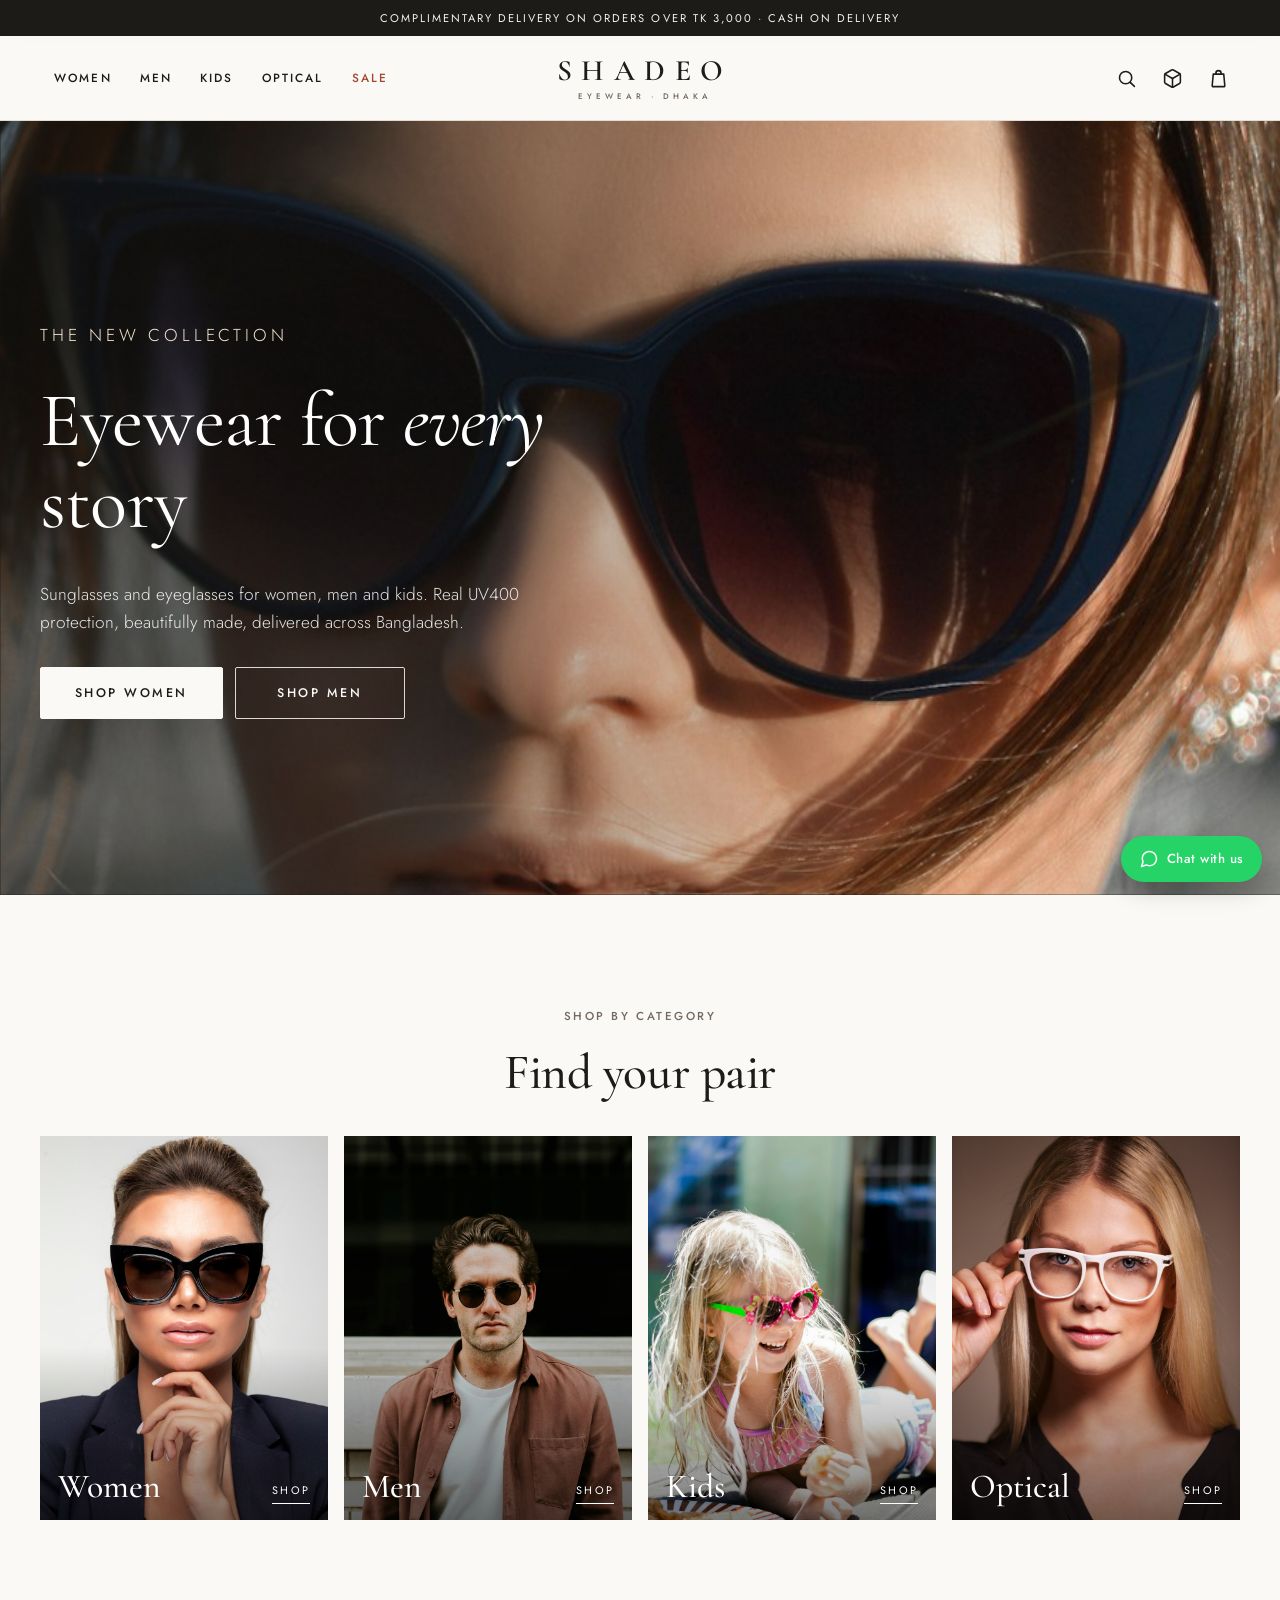
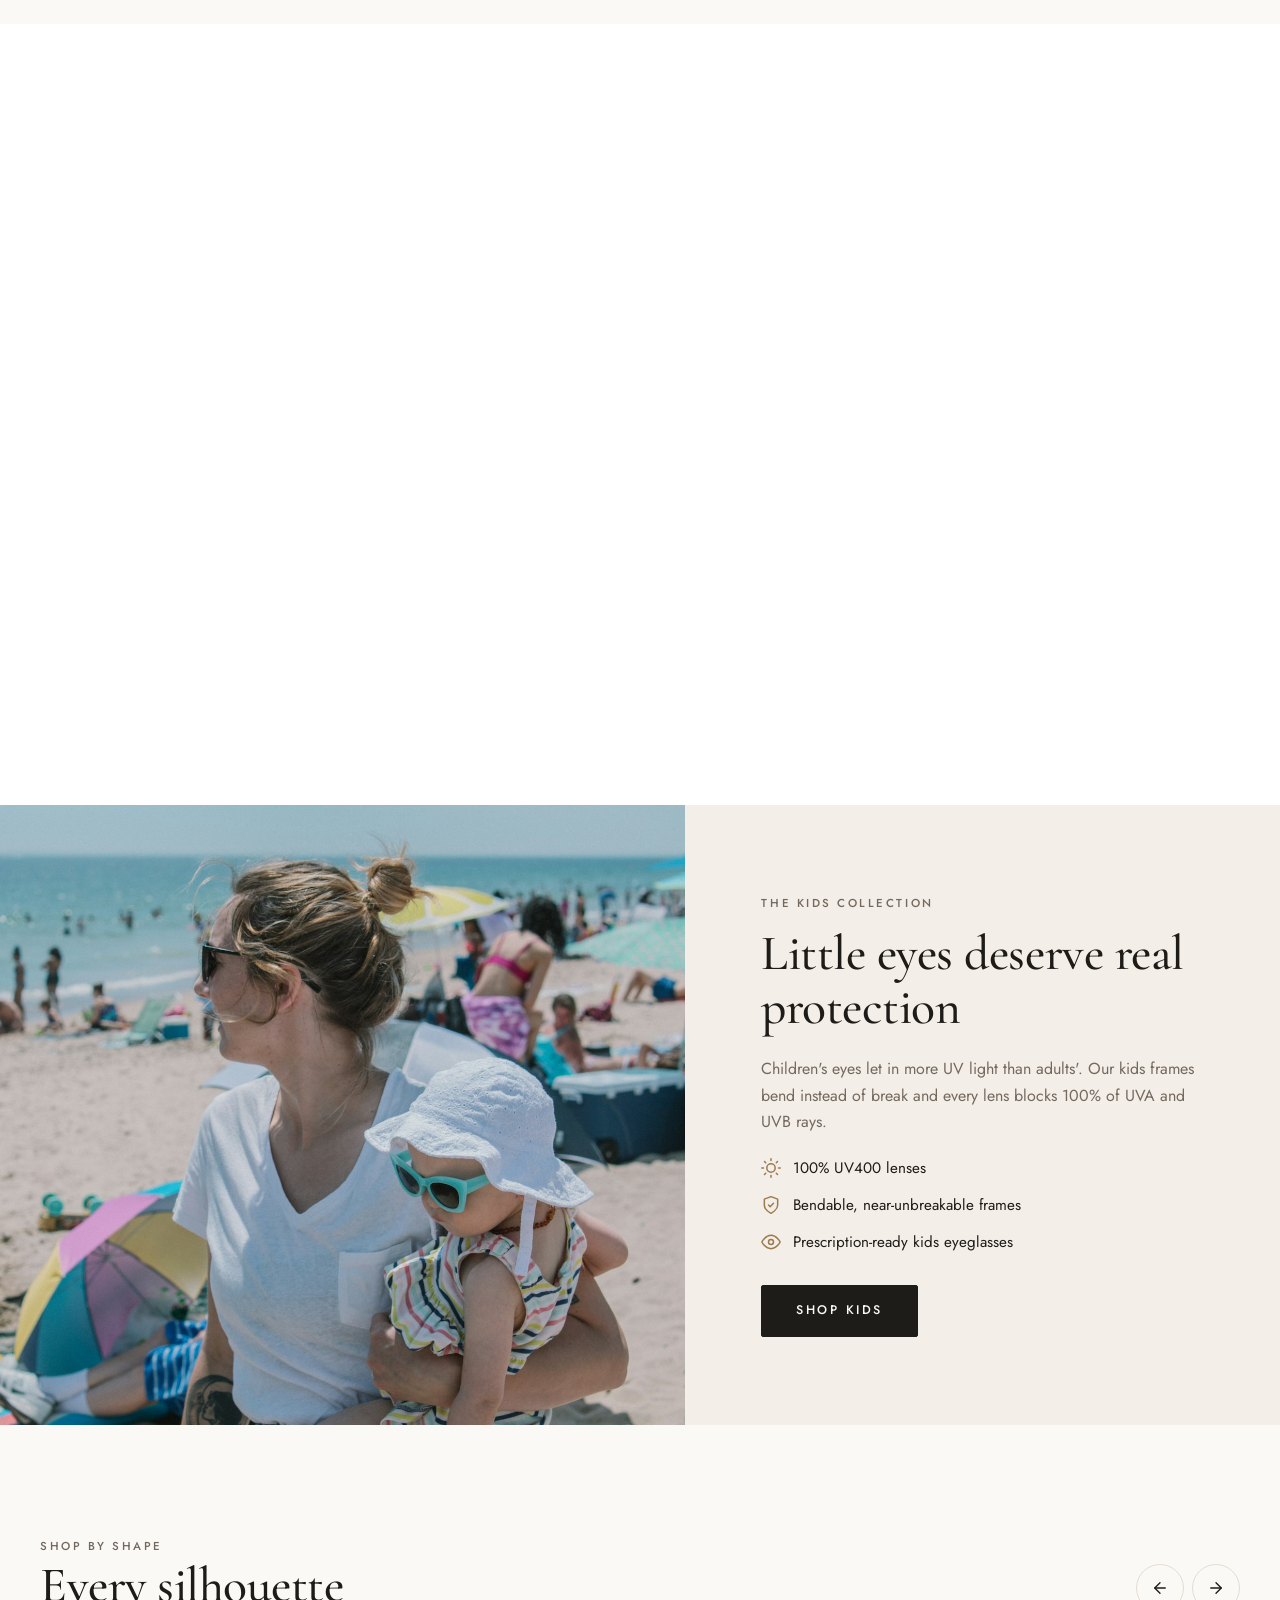
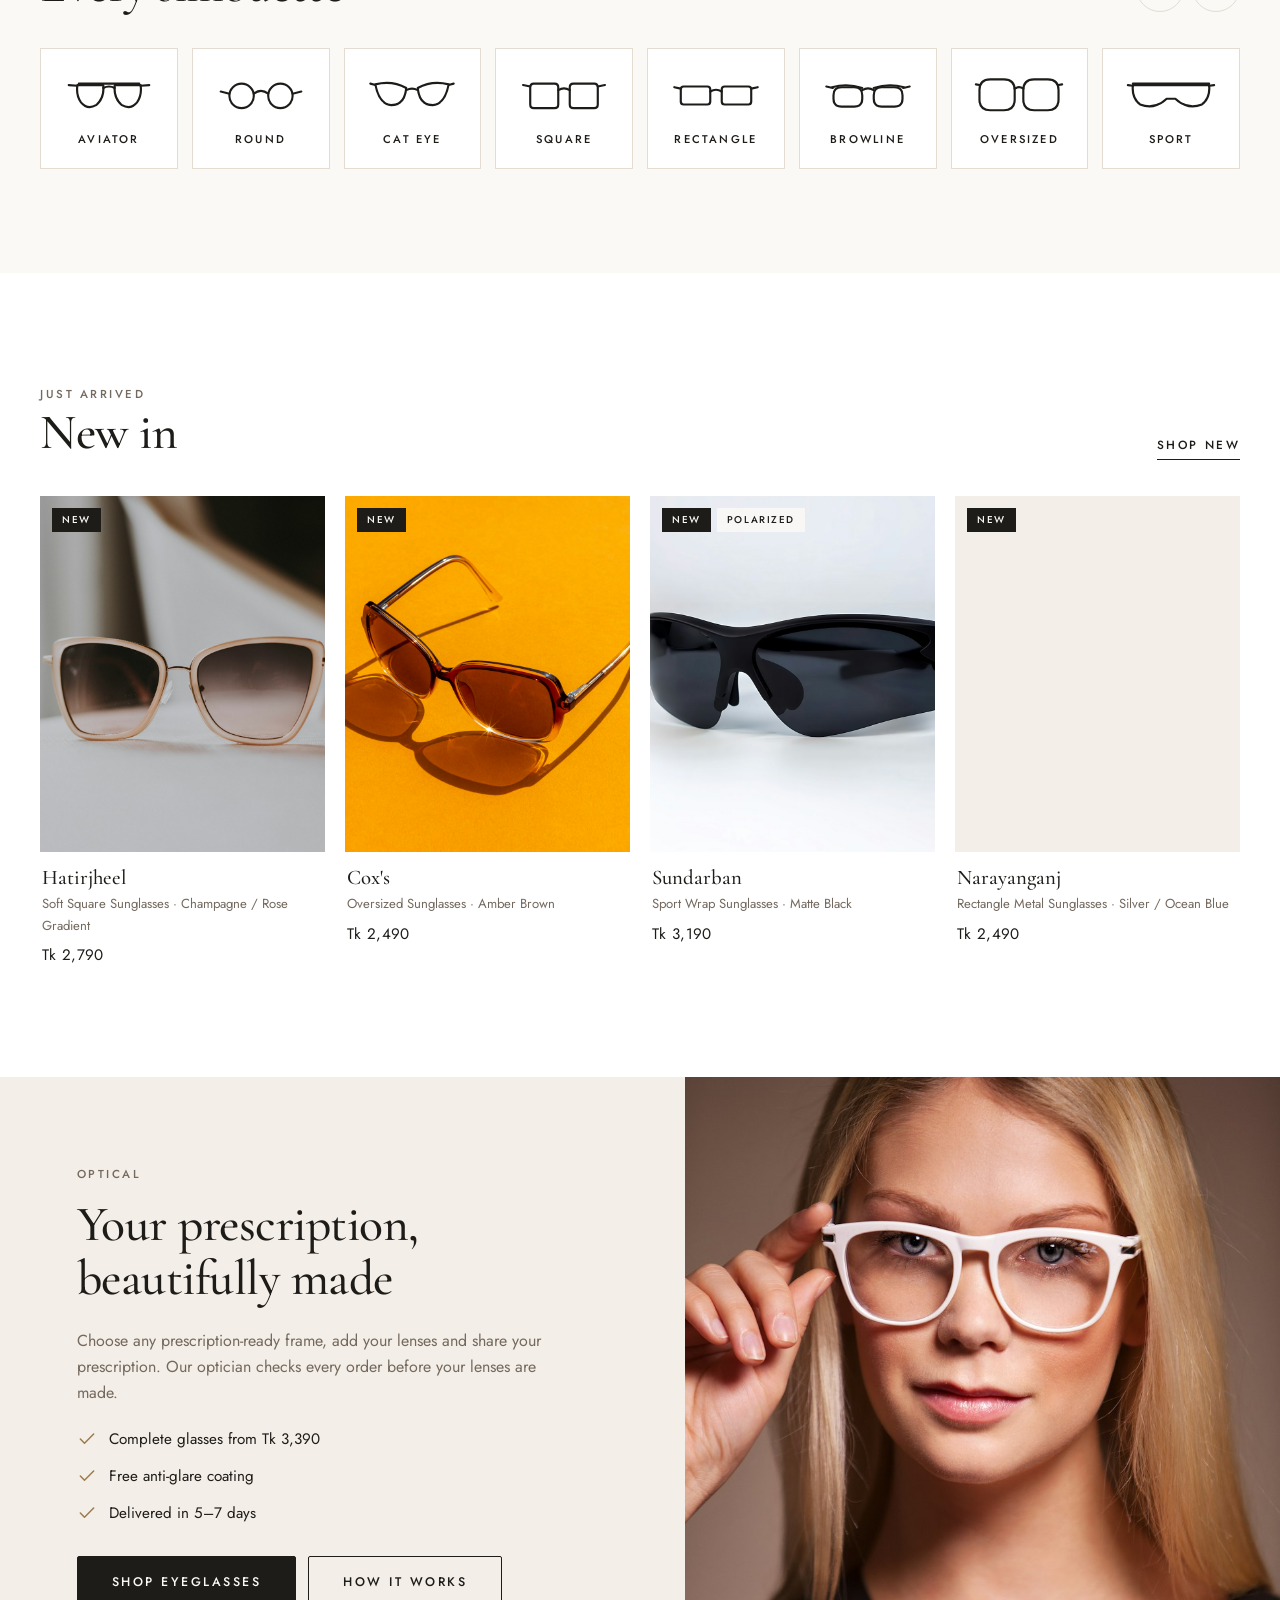
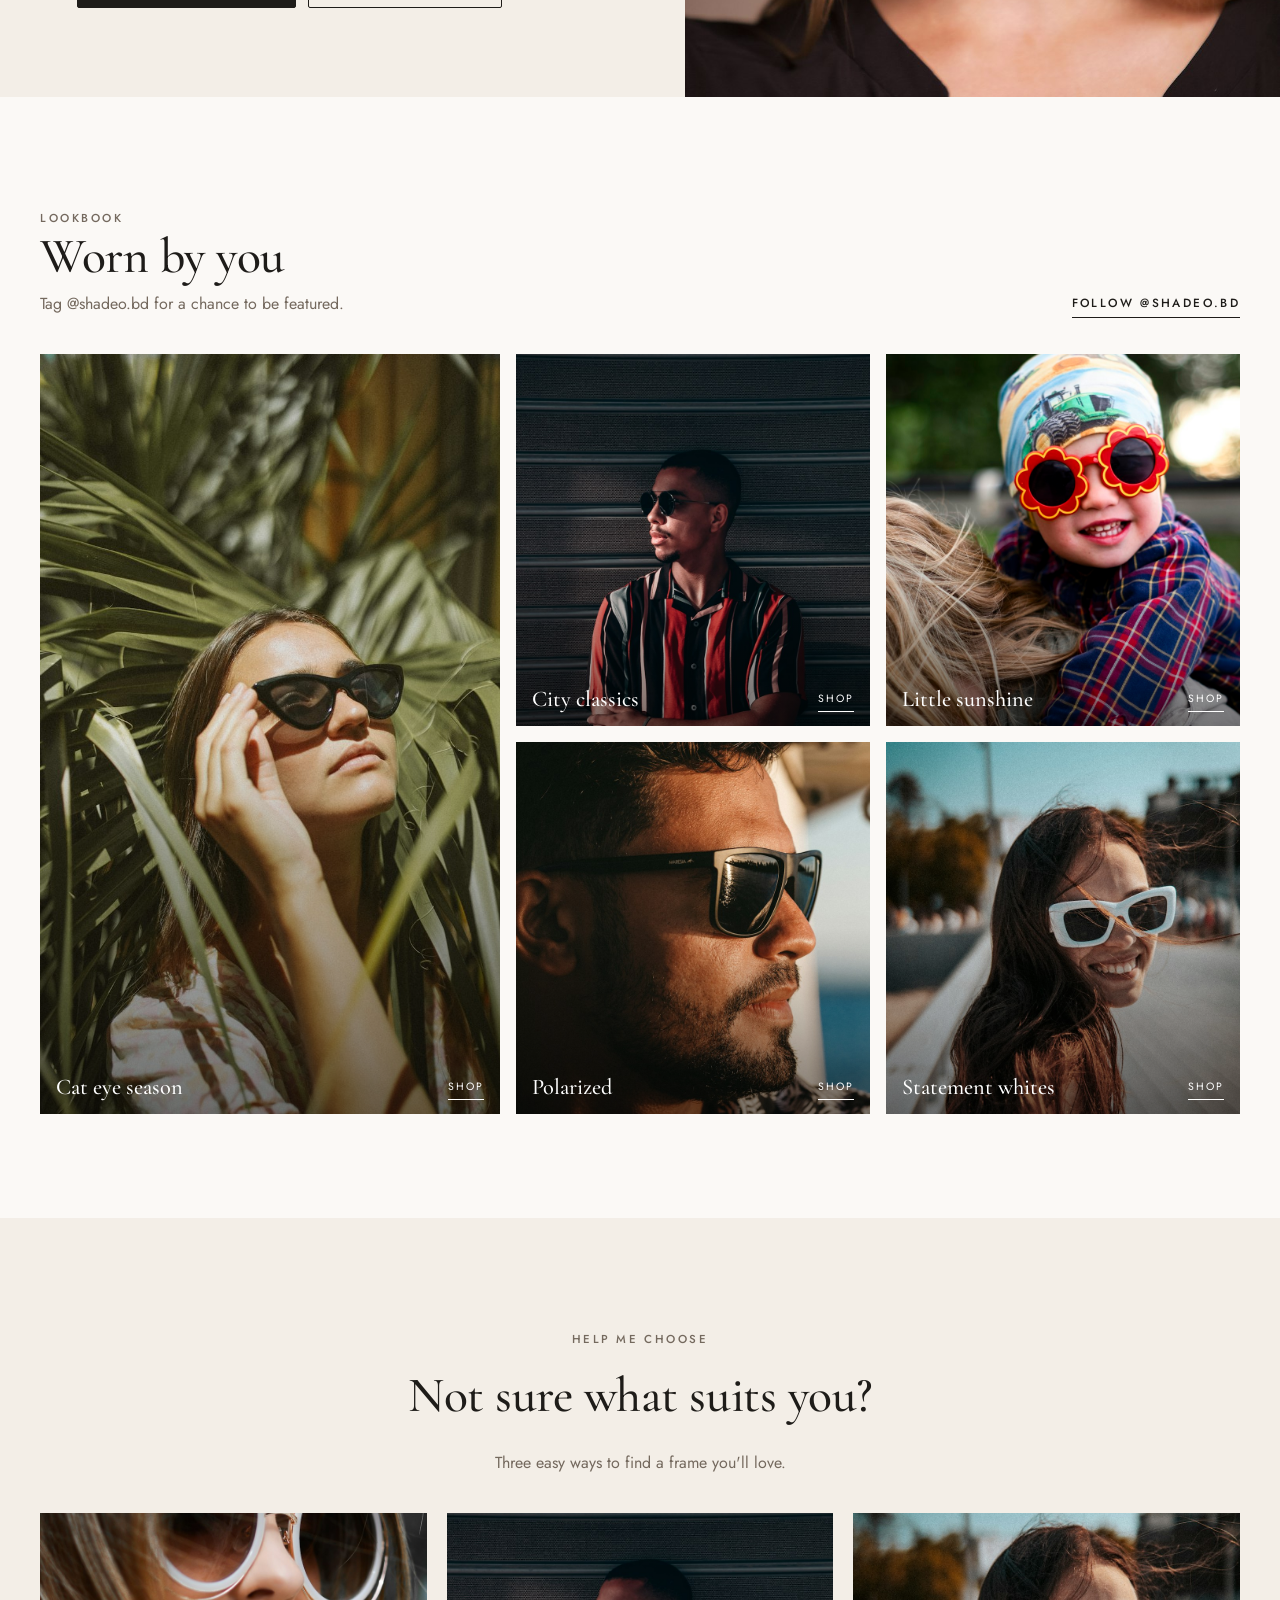
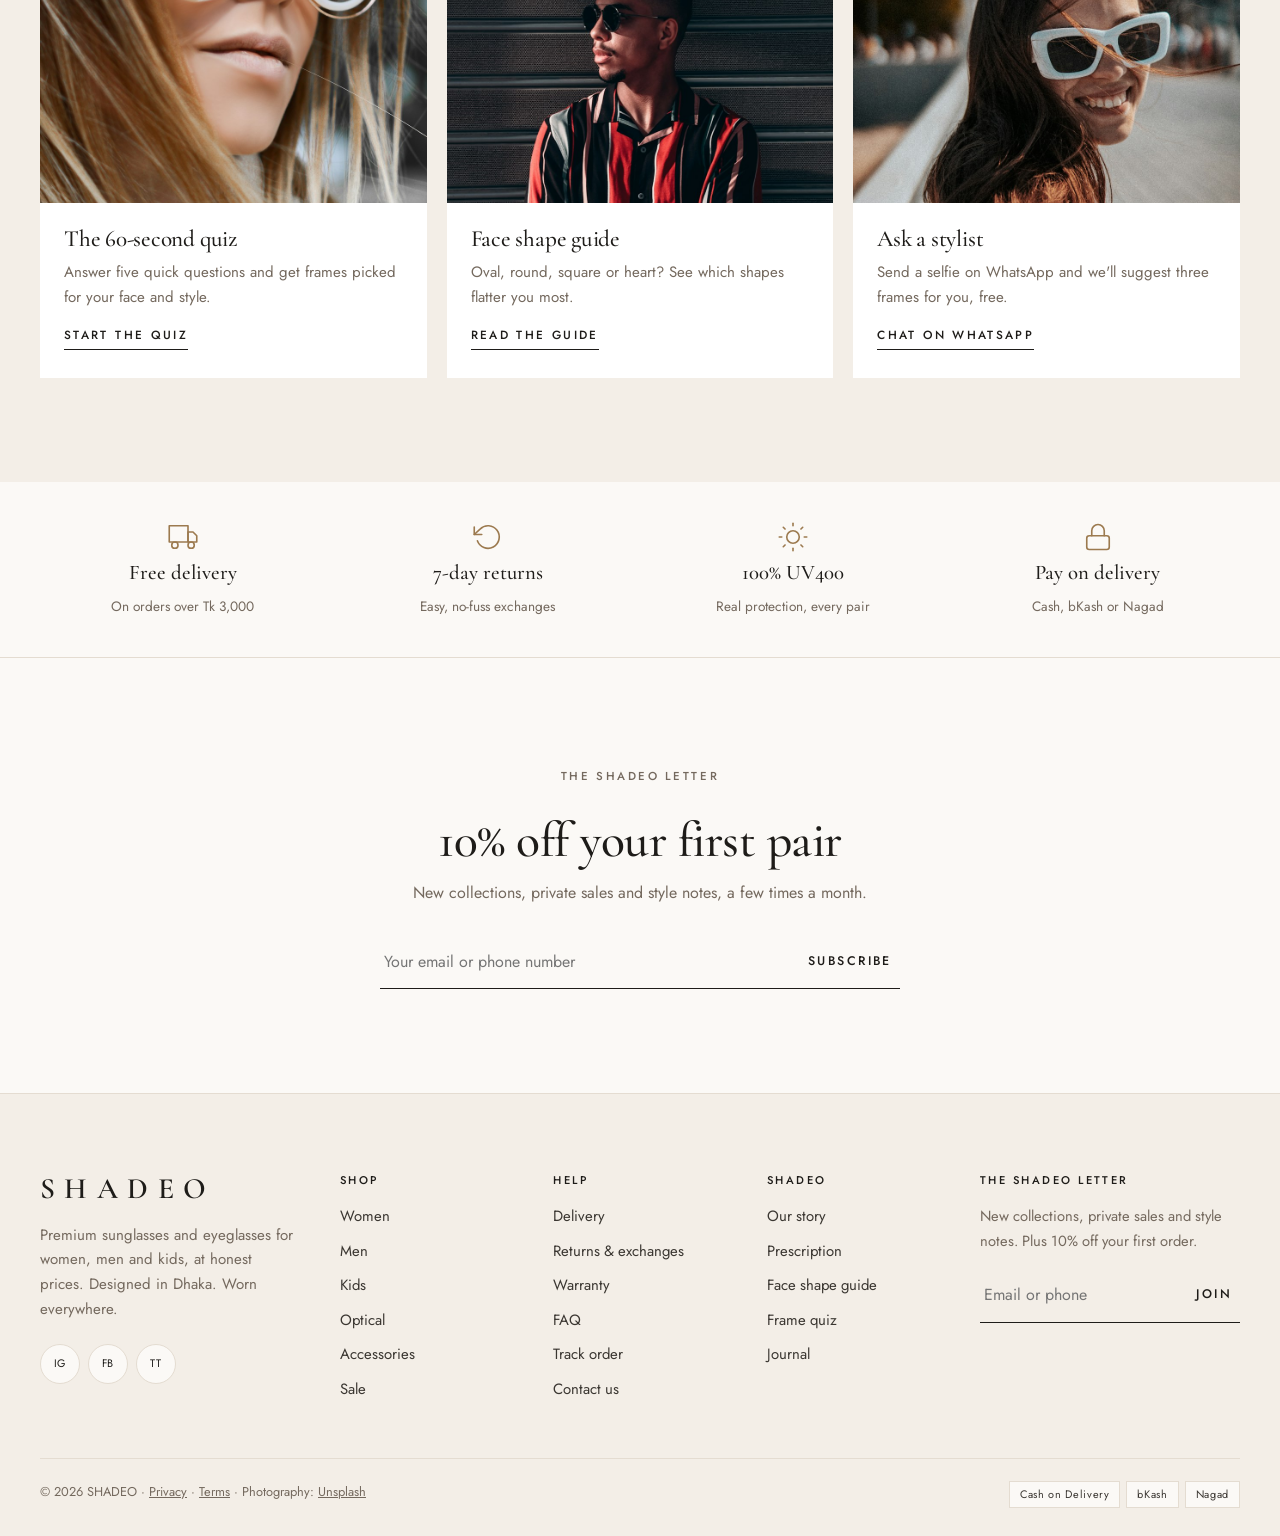
==== commit a2a7e4cb: "Replace Kids section photo with mother and toddler wearing sunglasses at the beach" ====
--- a/website/index.html
+++ b/website/index.html
@@ -69,7 +69,7 @@
 
     <!-- Kids feature -->
     <section class="split">
-      <div class="split__media"><img src="assets/img/banners/family-beach.jpg" alt="Father and daughter in sunglasses at the beach" loading="lazy"></div>
+      <div class="split__media"><img src="assets/img/banners/family-beach.jpg" alt="Mother and toddler both wearing sunglasses on a sunny beach" loading="lazy" style="object-position:62% center"></div>
       <div class="split__content reveal">
         <p class="eyebrow">The Kids collection</p>
         <h2>Little eyes deserve real protection</h2>
